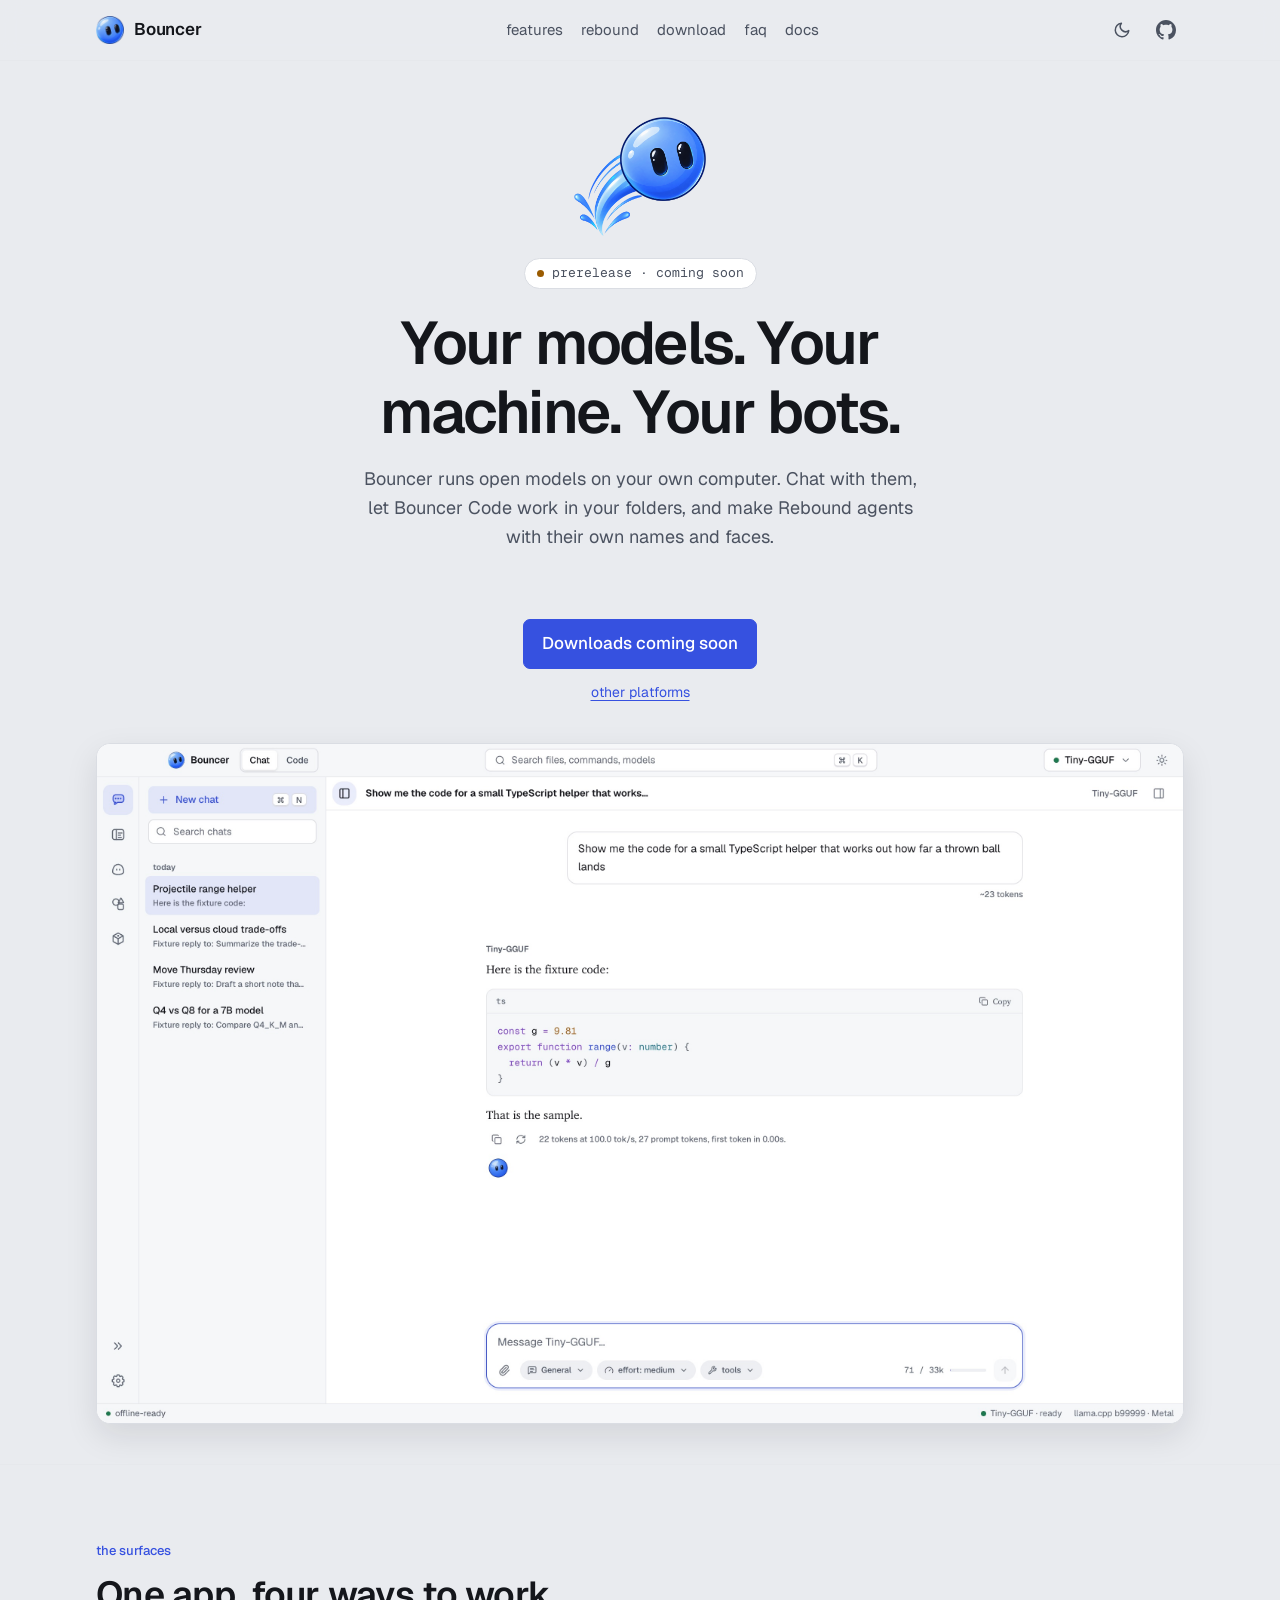
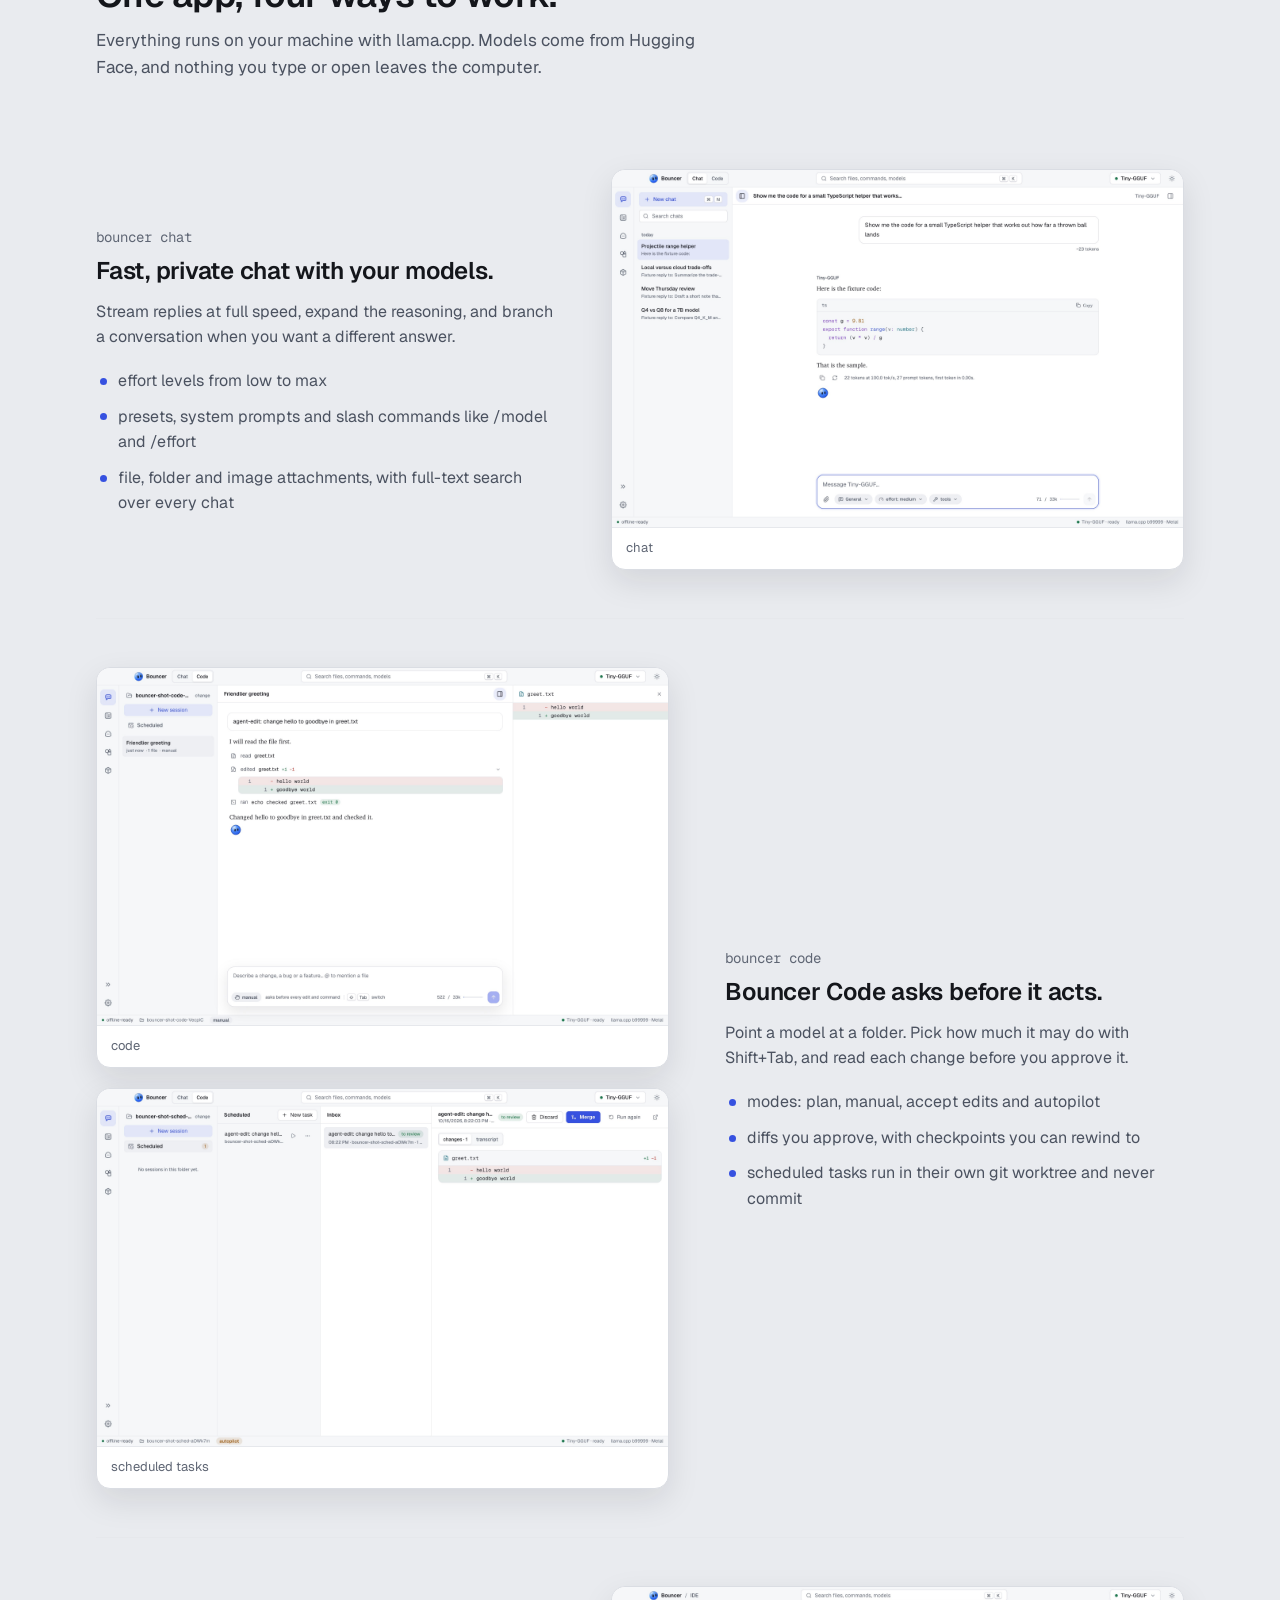
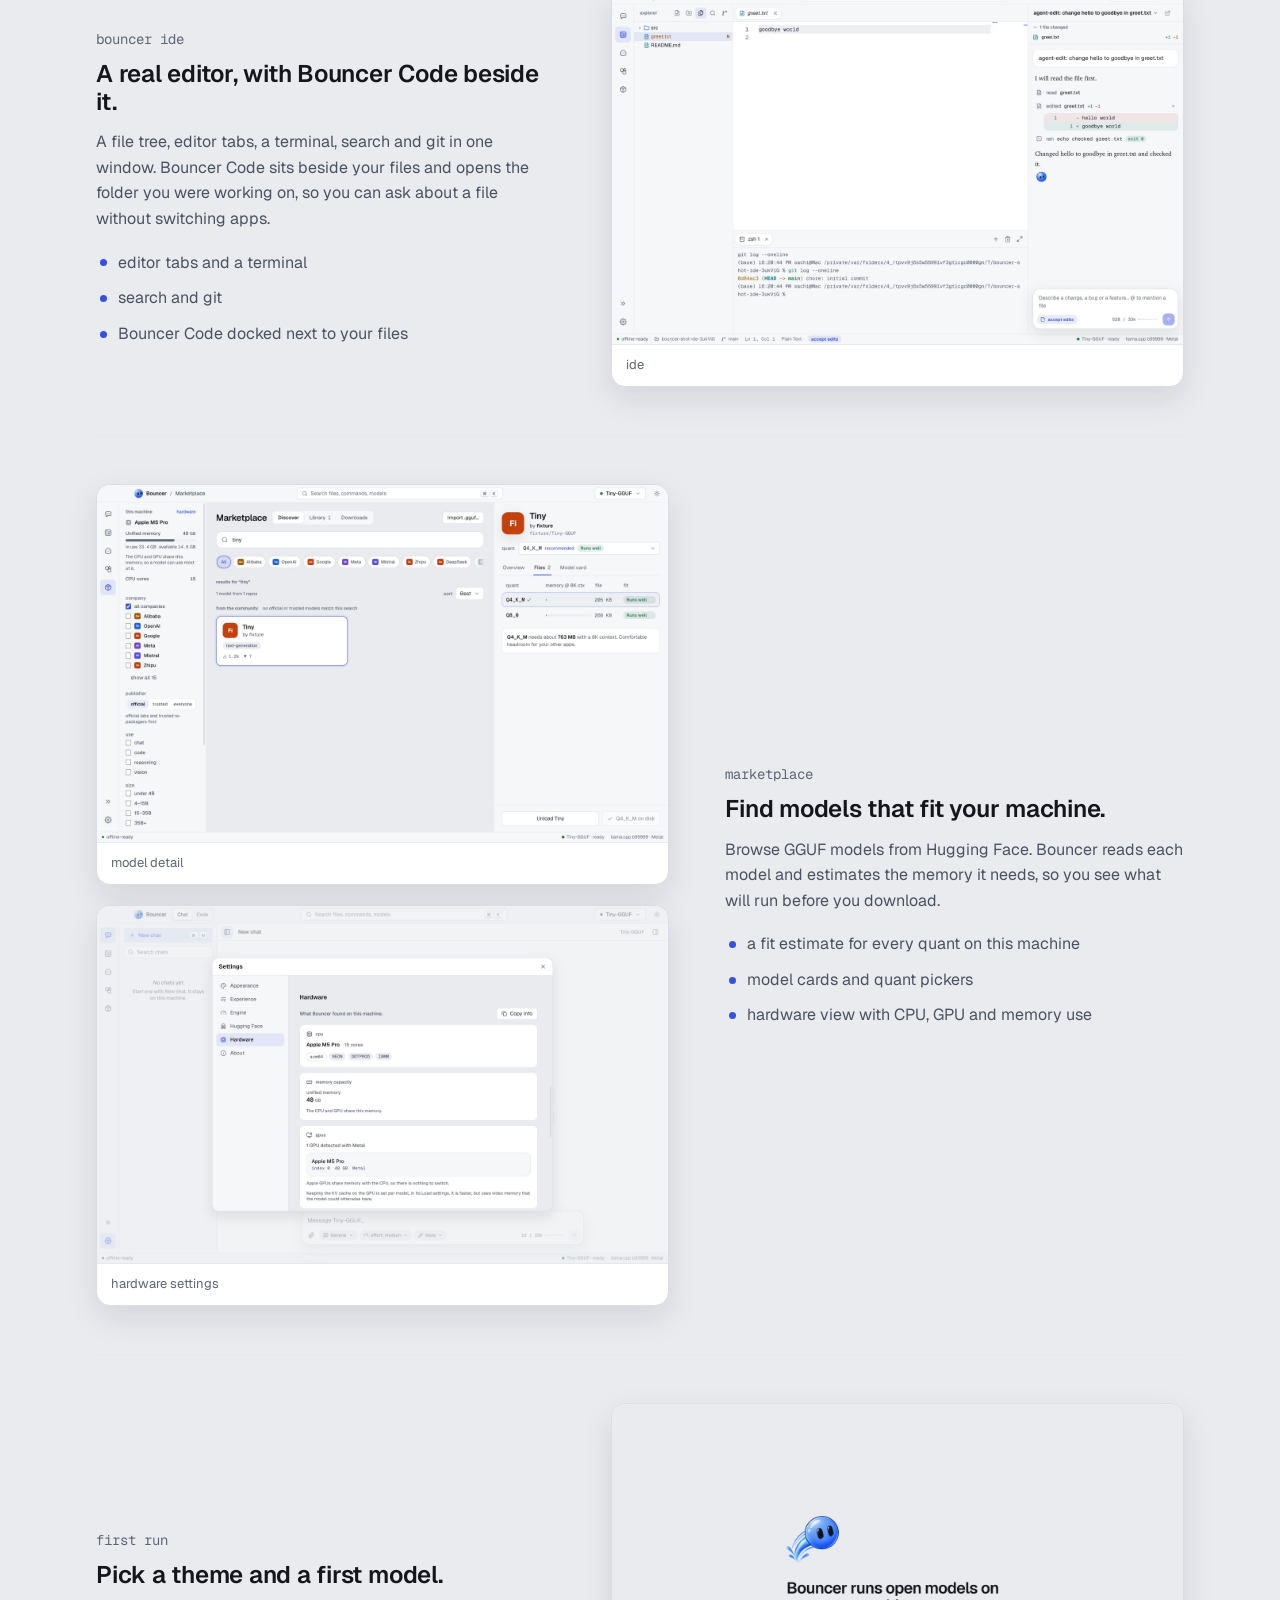
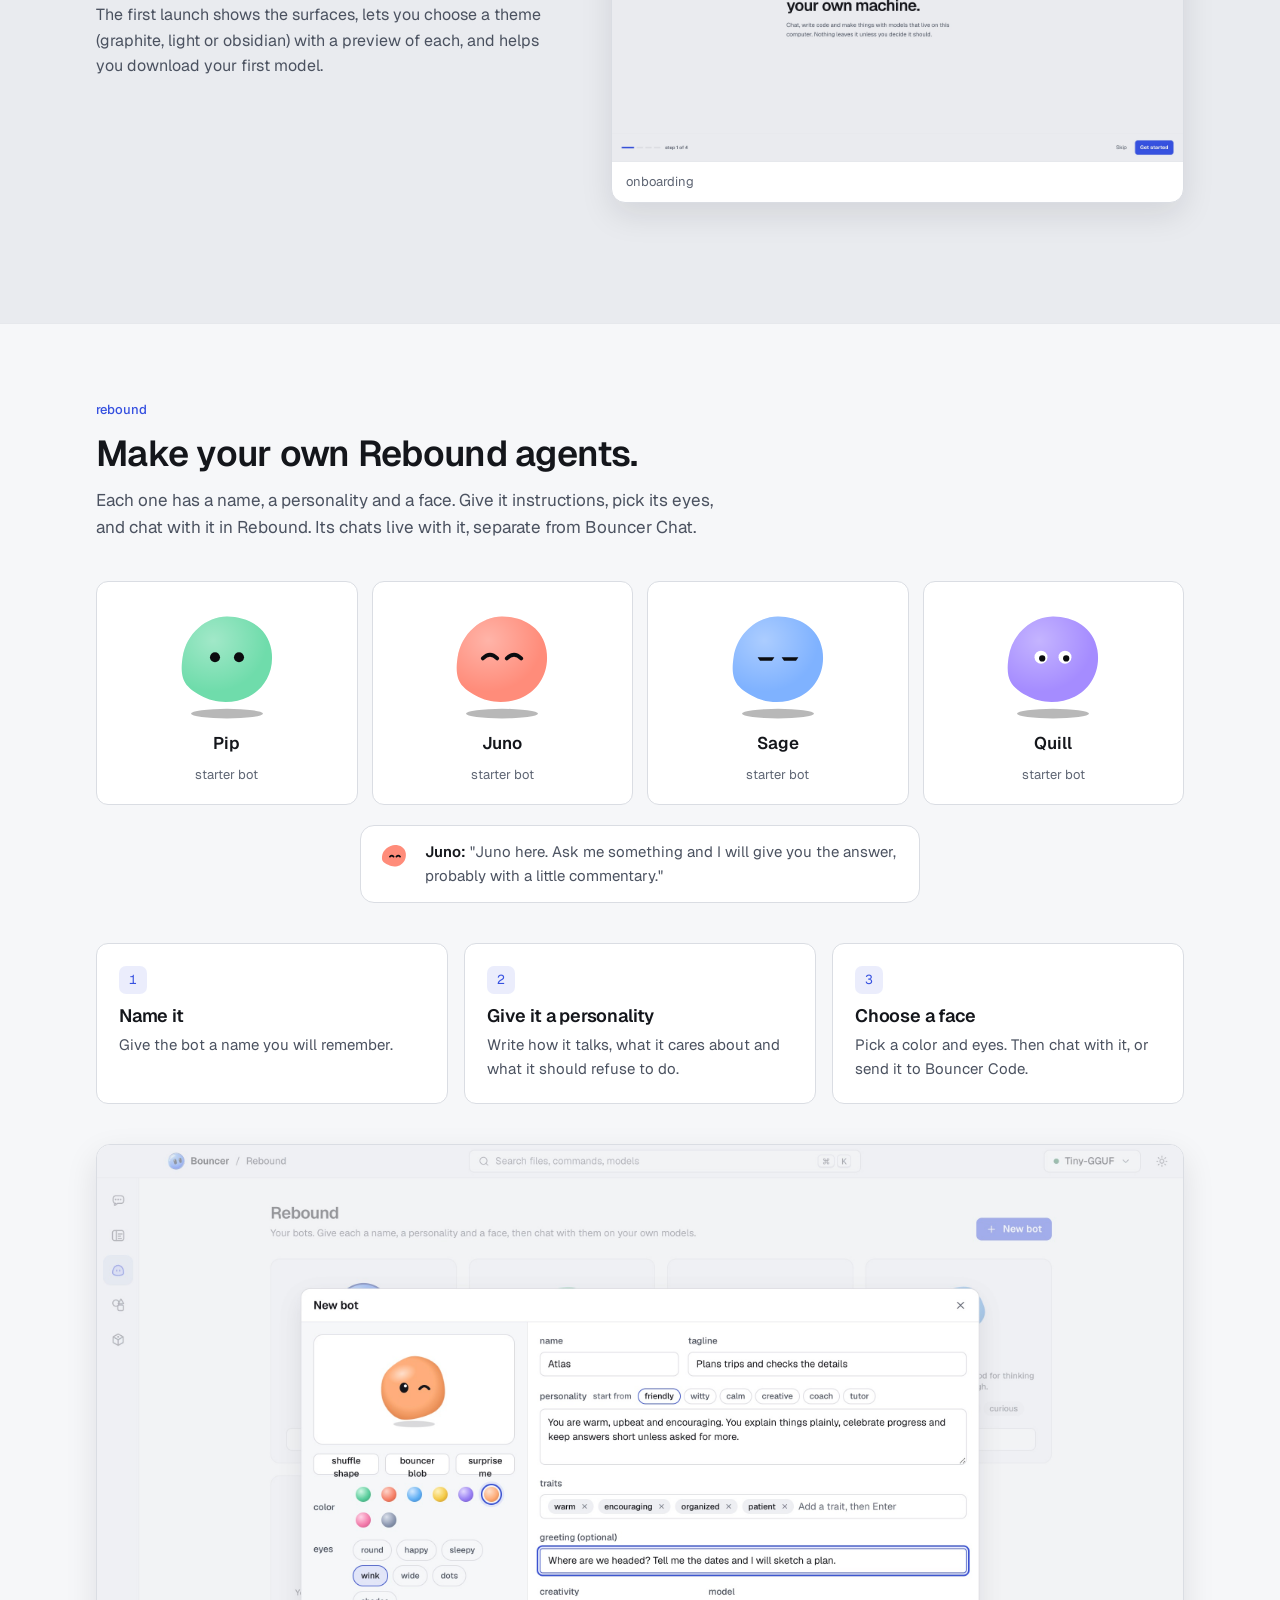
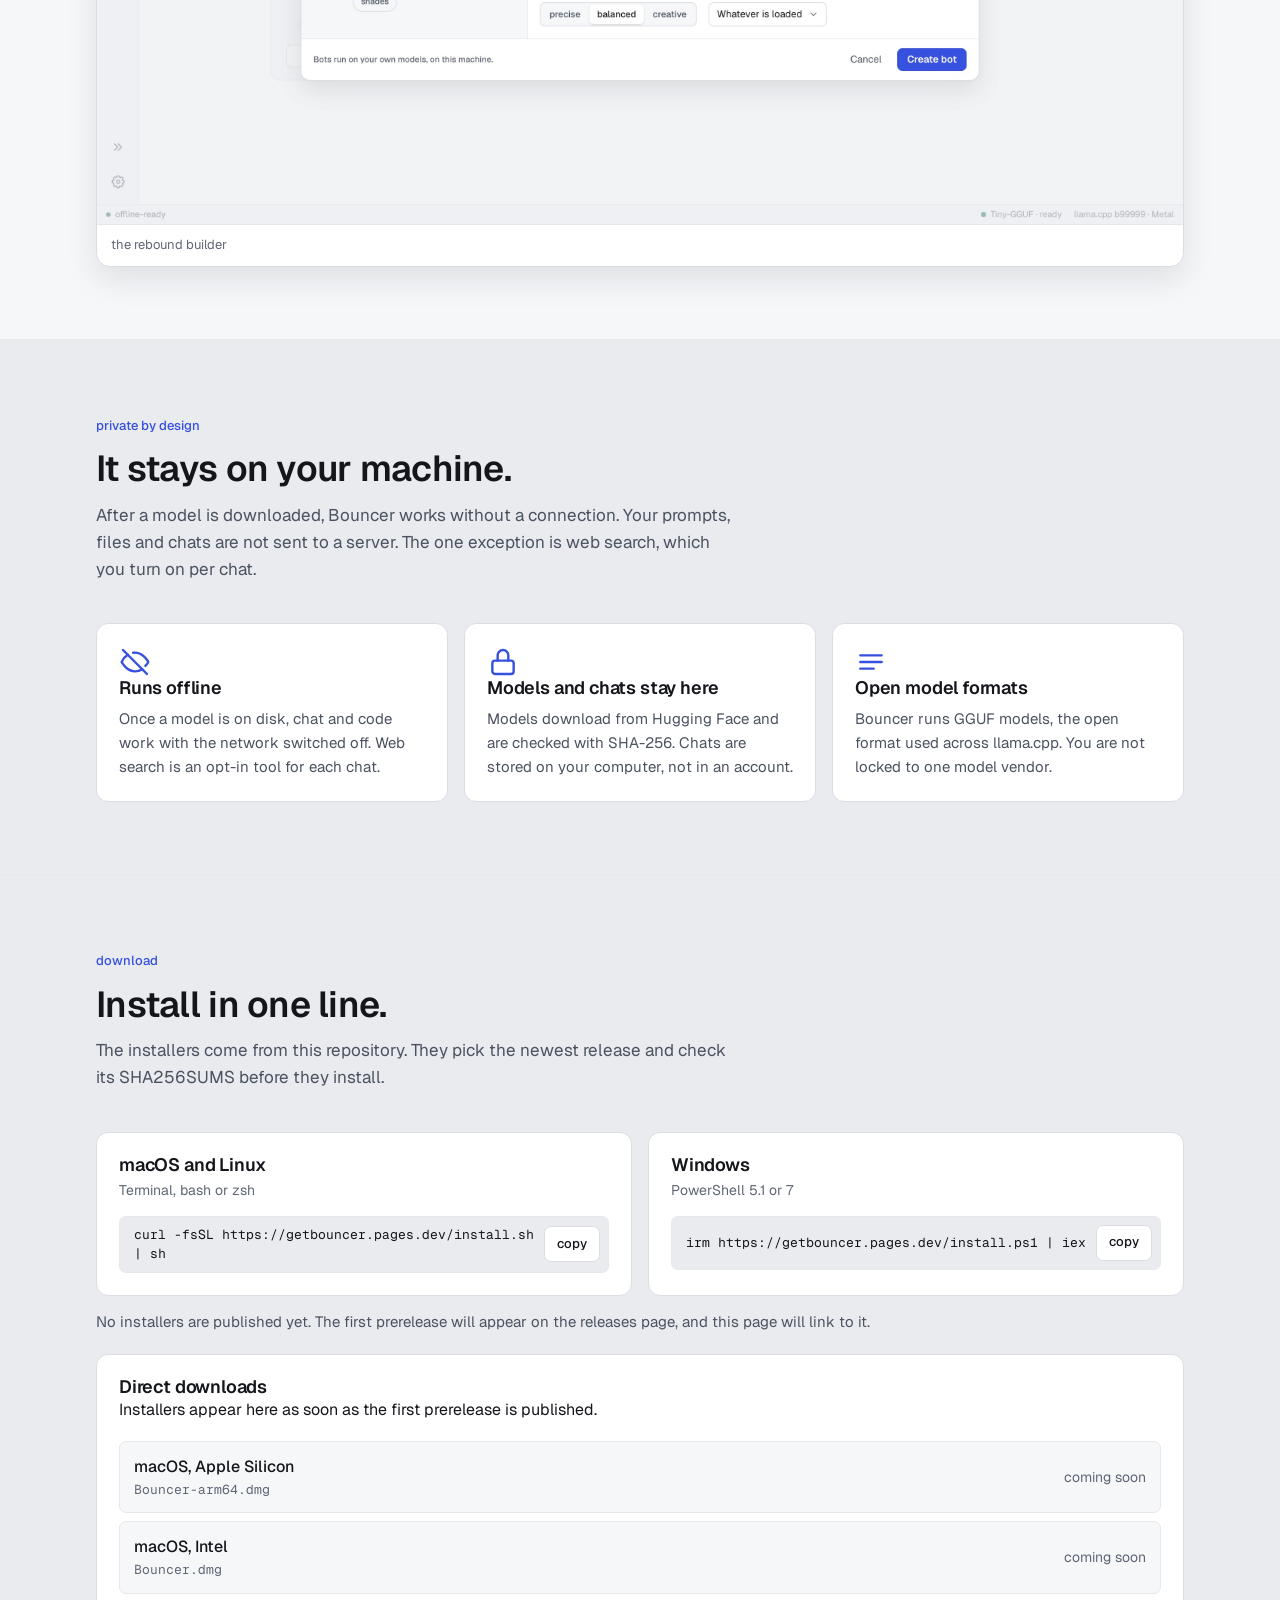
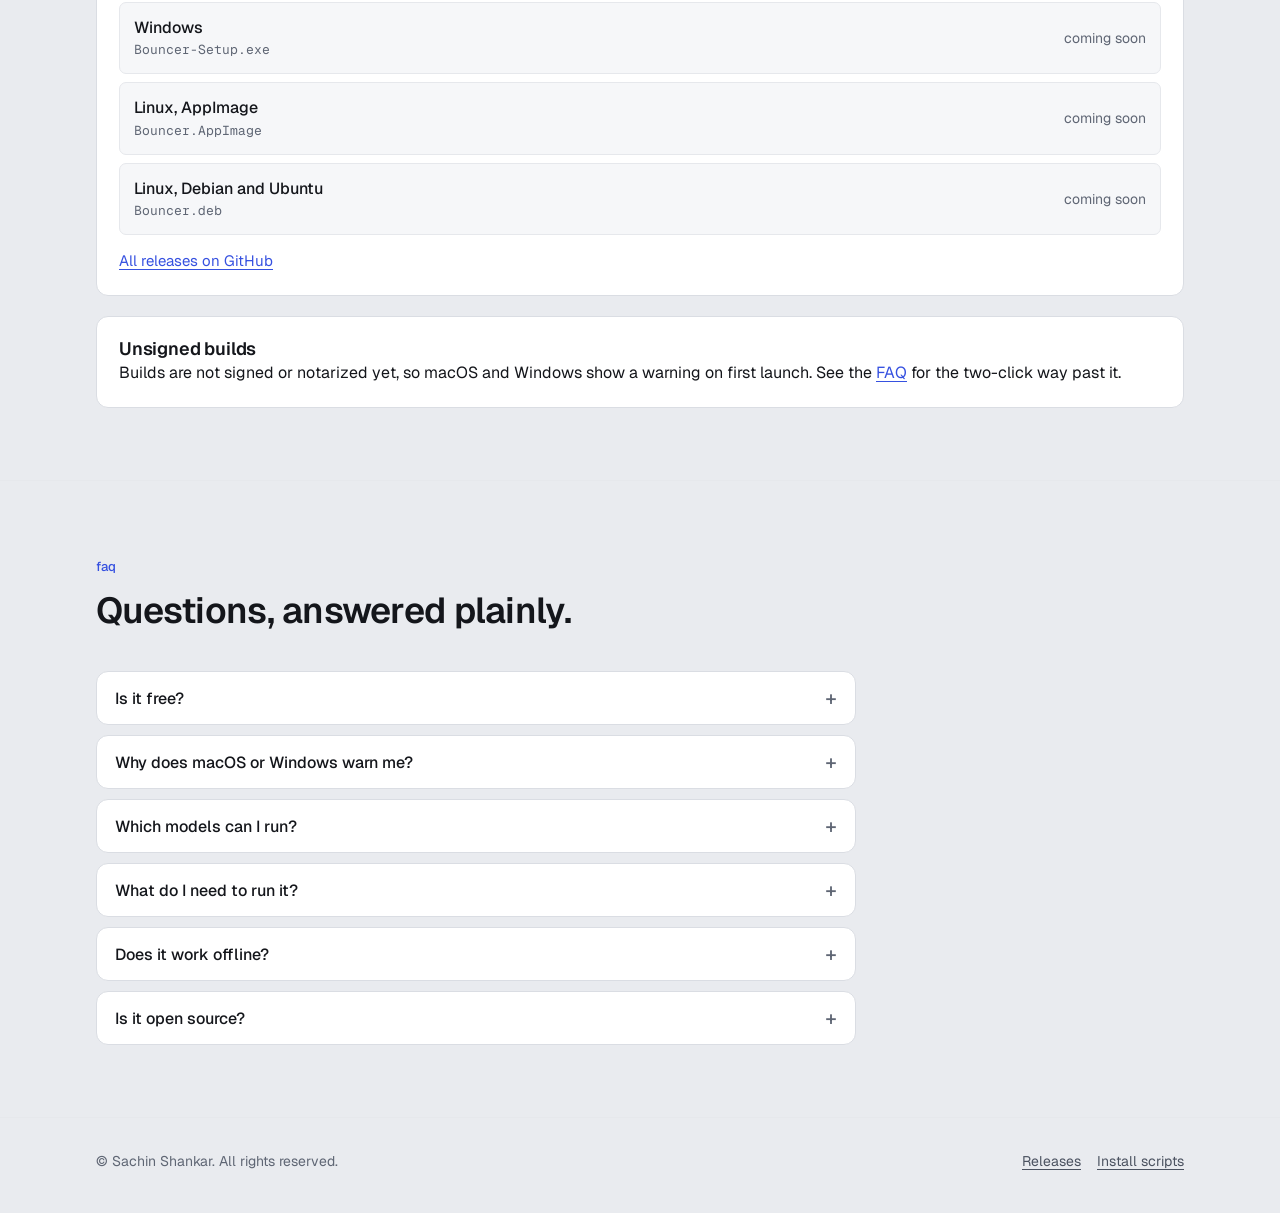
==== site/index.html @ f92cc24d "docs: screenshots in light and obsidian, the customize step, and picture sources Every screenshot no" ====
<!doctype html>
<html lang="en">
<head>
  <meta charset="utf-8" />
  <meta name="viewport" content="width=device-width, initial-scale=1" />
  <title>Bouncer</title>
  <meta name="description" content="Bouncer is a local-first AI app for macOS, Windows and Linux. Chat, code and build your own bots with models that run on your machine." />
  <meta name="theme-color" content="#000000" />
  <link rel="icon" href="assets/brand/favicon-32.png" type="image/png" sizes="32x32" />
  <link rel="apple-touch-icon" href="assets/brand/apple-touch-icon.png" />
  <link rel="canonical" href="https://getbouncer.pages.dev/" />

  <meta property="og:type" content="website" />
  <meta property="og:site_name" content="Bouncer" />
  <meta property="og:title" content="Bouncer" />
  <meta property="og:description" content="Your models. Your machine. Your bots. A local-first AI app for macOS, Windows and Linux." />
  <meta property="og:url" content="https://getbouncer.pages.dev/" />
  <meta property="og:image" content="https://getbouncer.pages.dev/assets/og.png" />
  <meta property="og:image:width" content="1200" />
  <meta property="og:image:height" content="630" />
  <meta name="twitter:card" content="summary_large_image" />
  <meta name="twitter:title" content="Bouncer" />
  <meta name="twitter:description" content="Your models. Your machine. Your bots." />
  <meta name="twitter:image" content="https://getbouncer.pages.dev/assets/og.png" />

  <!-- Theme before first paint: a stored choice wins, otherwise the system preference decides in CSS. -->
  <script>
    (function () {
      try {
        var t = localStorage.getItem('bouncer-theme');
        if (t === 'light' || t === 'dark') document.documentElement.setAttribute('data-theme', t);
      } catch (e) {}
    })();
  </script>

  <link rel="preconnect" href="https://fonts.googleapis.com" />
  <link rel="preconnect" href="https://fonts.gstatic.com" crossorigin />
  <link rel="stylesheet" href="https://fonts.googleapis.com/css2?family=Geist:wght@400..600&family=Geist+Mono:wght@400..500&display=swap" />
  <link rel="stylesheet" href="assets/style.css" />
  <script src="assets/app.js" defer></script>
</head>
<body>
  <a class="skip-link" href="#main">skip to content</a>

  <header class="site-header">
    <div class="wrap header-inner">
      <a class="brand" href="#top" aria-label="Bouncer home">
        <img src="assets/brand/orb-ball.png" width="28" height="28" alt="" />
        <span>Bouncer</span>
      </a>
      <nav class="site-nav" aria-label="main">
        <a href="#features">features</a>
        <a href="#rebound">rebound</a>
        <a href="#download">download</a>
        <a href="#faq">faq</a>
        <a href="docs.html#/getting-started">docs</a>
      </nav>
      <div class="header-tools">
        <button class="btn btn-quiet btn-icon" type="button" id="theme-toggle" aria-label="switch to light theme">
          <svg width="18" height="18" viewBox="0 0 24 24" fill="none" stroke="currentColor" stroke-width="2" stroke-linecap="round" stroke-linejoin="round" aria-hidden="true" focusable="false">
            <path d="M21 12.8A9 9 0 1 1 11.2 3a7 7 0 0 0 9.8 9.8z" />
          </svg>
        </button>
        <a class="gh" href="https://github.com/shankar-sachin/get-bouncer" aria-label="Bouncer on GitHub" title="GitHub"><svg viewBox="0 0 16 16" width="20" height="20" aria-hidden="true" fill="currentColor"><path d="M8 0C3.58 0 0 3.58 0 8c0 3.54 2.29 6.53 5.47 7.59.4.07.55-.17.55-.38 0-.19-.01-.82-.01-1.49-2.01.37-2.53-.49-2.69-.94-.09-.23-.48-.94-.82-1.13-.28-.15-.68-.52-.01-.53.63-.01 1.08.58 1.23.82.72 1.21 1.87.87 2.33.66.07-.52.28-.87.51-1.07-1.78-.2-3.64-.89-3.64-3.95 0-.87.31-1.59.82-2.15-.08-.2-.36-1.02.08-2.12 0 0 .67-.21 2.2.82.64-.18 1.32-.27 2-.27.68 0 1.36.09 2 .27 1.53-1.04 2.2-.82 2.2-.82.44 1.1.16 1.92.08 2.12.51.56.82 1.27.82 2.15 0 3.07-1.87 3.75-3.65 3.95.29.25.54.73.54 1.48 0 1.07-.01 1.93-.01 2.2 0 .21.15.46.55.38A8.013 8.013 0 0016 8c0-4.42-3.58-8-8-8z"/></svg></a>
      </div>
    </div>
  </header>

  <main id="main">
    <!-- Hero -->
    <section class="hero" id="top" aria-labelledby="hero-title">
      <div class="wrap hero-grid">
        <div>
          <img class="hero-orb" src="assets/brand/orb.png" width="1024" height="925" alt="" />
          <span class="badge" id="release-badge"><span class="dot" aria-hidden="true"></span><span data-release-label>prerelease · coming soon</span></span>
          <h1 id="hero-title">Your models. Your machine. Your bots.</h1>
          <p class="lede">Bouncer runs open models on your own computer. Chat with them, let Bouncer Code work in your folders, and make Rebound agents with their own names and faces.</p>
        </div>

        <div class="hero-actions">
          <a class="btn btn-primary" id="hero-download" href="https://github.com/shankar-sachin/get-bouncer/releases" data-primary>Download for macOS</a>
          <p class="small">
            <a href="#download">other platforms</a>
          </p>
        </div>

        <figure class="hero-shot" style="margin: 0">
          <picture><source data-scheme="dark" media="(prefers-color-scheme: dark)" srcset="assets/screens/hero-obsidian.jpg" /><source data-scheme="light" media="(prefers-color-scheme: light)" srcset="assets/screens/hero-light.jpg" /><img src="assets/screens/hero-light.jpg" width="1600" height="1000" fetchpriority="high" alt="Bouncer Chat with a finished reply: a TypeScript code block, and the Bouncer orb under the reply" /></picture>
        </figure>
      </div>
    </section>

    <!-- Features -->
    <section id="features" aria-labelledby="features-title">
      <div class="wrap">
        <div class="section-head">
          <span class="eyebrow">the surfaces</span>
          <h2 id="features-title">One app, four ways to work.</h2>
          <p>Everything runs on your machine with llama.cpp. Models come from Hugging Face, and nothing you type or open leaves the computer.</p>
        </div>

        <div class="feature">
          <div class="copy-col">
            <span class="kicker">bouncer chat</span>
            <h3 style="margin-top: 8px; font-size: 1.5rem">Fast, private chat with your models.</h3>
            <p>Stream replies at full speed, expand the reasoning, and branch a conversation when you want a different answer.</p>
            <ul>
              <li>effort levels from low to max</li>
              <li>presets, system prompts and slash commands like /model and /effort</li>
              <li>file, folder and image attachments, with full-text search over every chat</li>
            </ul>
          </div>
          <figure class="shot">
            <picture><source data-scheme="dark" media="(prefers-color-scheme: dark)" srcset="assets/screens/hero-obsidian.jpg" /><source data-scheme="light" media="(prefers-color-scheme: light)" srcset="assets/screens/hero-light.jpg" /><img src="assets/screens/hero-light.jpg" width="1600" height="1000" loading="lazy" alt="Bouncer Chat with a finished reply: a TypeScript code block, and the Bouncer orb under the reply" /></picture>
            <figcaption>chat</figcaption>
          </figure>
        </div>

        <div class="feature is-flip">
          <div class="copy-col">
            <span class="kicker">bouncer code</span>
            <h3 style="margin-top: 8px; font-size: 1.5rem">Bouncer Code asks before it acts.</h3>
            <p>Point a model at a folder. Pick how much it may do with Shift+Tab, and read each change before you approve it.</p>
            <ul>
              <li>modes: plan, manual, accept edits and autopilot</li>
              <li>diffs you approve, with checkpoints you can rewind to</li>
              <li>scheduled tasks run in their own git worktree and never commit</li>
            </ul>
          </div>
          <div>
            <figure class="shot">
              <picture><source data-scheme="dark" media="(prefers-color-scheme: dark)" srcset="assets/screens/code-obsidian.jpg" /><source data-scheme="light" media="(prefers-color-scheme: light)" srcset="assets/screens/code-light.jpg" /><img src="assets/screens/code-light.jpg" width="1600" height="1000" loading="lazy" alt="Bouncer Code with a finished session: it read greet.txt, edited it and ran a check, and the review panel shows the change" /></picture>
              <figcaption>code</figcaption>
            </figure>
            <figure class="shot" style="margin-top: 20px">
              <picture><source data-scheme="dark" media="(prefers-color-scheme: dark)" srcset="assets/screens/code-scheduled-obsidian.jpg" /><source data-scheme="light" media="(prefers-color-scheme: light)" srcset="assets/screens/code-scheduled-light.jpg" /><img src="assets/screens/code-scheduled-light.jpg" width="1600" height="1000" loading="lazy" alt="Scheduled coding tasks: a finished run in the inbox, with its change and the merge and discard buttons" /></picture>
              <figcaption>scheduled tasks</figcaption>
            </figure>
          </div>
        </div>

        <div class="feature">
          <div class="copy-col">
            <span class="kicker">bouncer ide</span>
            <h3 style="margin-top: 8px; font-size: 1.5rem">A real editor, with Bouncer Code beside it.</h3>
            <p>A file tree, editor tabs, a terminal, search and git in one window. Bouncer Code sits beside your files and opens the folder you were working on, so you can ask about a file without switching apps.</p>
            <ul>
              <li>editor tabs and a terminal</li>
              <li>search and git</li>
              <li>Bouncer Code docked next to your files</li>
            </ul>
          </div>
          <figure class="shot">
            <picture><source data-scheme="dark" media="(prefers-color-scheme: dark)" srcset="assets/screens/ide-obsidian.jpg" /><source data-scheme="light" media="(prefers-color-scheme: light)" srcset="assets/screens/ide-light.jpg" /><img src="assets/screens/ide-light.jpg" width="1600" height="1000" loading="lazy" alt="Bouncer IDE with the explorer, an open file, the terminal and Bouncer Code docked on the right" /></picture>
            <figcaption>ide</figcaption>
          </figure>
        </div>

        <div class="feature is-flip">
          <div class="copy-col">
            <span class="kicker">marketplace</span>
            <h3 style="margin-top: 8px; font-size: 1.5rem">Find models that fit your machine.</h3>
            <p>Browse GGUF models from Hugging Face. Bouncer reads each model and estimates the memory it needs, so you see what will run before you download.</p>
            <ul>
              <li>a fit estimate for every quant on this machine</li>
              <li>model cards and quant pickers</li>
              <li>hardware view with CPU, GPU and memory use</li>
            </ul>
          </div>
          <div>
            <figure class="shot">
              <picture><source data-scheme="dark" media="(prefers-color-scheme: dark)" srcset="assets/screens/model-detail-obsidian.jpg" /><source data-scheme="light" media="(prefers-color-scheme: light)" srcset="assets/screens/model-detail-light.jpg" /><img src="assets/screens/model-detail-light.jpg" width="1600" height="1000" loading="lazy" alt="Marketplace model detail with the quant picker, sizes and a memory estimate for this machine" /></picture>
              <figcaption>model detail</figcaption>
            </figure>
            <figure class="shot" style="margin-top: 20px">
              <picture><source data-scheme="dark" media="(prefers-color-scheme: dark)" srcset="assets/screens/settings-hardware-obsidian.jpg" /><source data-scheme="light" media="(prefers-color-scheme: light)" srcset="assets/screens/settings-hardware-light.jpg" /><img src="assets/screens/settings-hardware-light.jpg" width="1600" height="1000" loading="lazy" alt="Settings, hardware section: CPU features, unified memory and the GPU that was found" /></picture>
              <figcaption>hardware settings</figcaption>
            </figure>
          </div>
        </div>

        <div class="feature">
          <div class="copy-col">
            <span class="kicker">first run</span>
            <h3 style="margin-top: 8px; font-size: 1.5rem">Pick a theme and a first model.</h3>
            <p>The first launch shows the surfaces, lets you choose a theme (graphite, light or obsidian) with a preview of each, and helps you download your first model.</p>
          </div>
          <figure class="shot">
            <picture><source data-scheme="dark" media="(prefers-color-scheme: dark)" srcset="assets/screens/onboarding-obsidian.jpg" /><source data-scheme="light" media="(prefers-color-scheme: light)" srcset="assets/screens/onboarding-light.jpg" /><img src="assets/screens/onboarding-light.jpg" width="1600" height="1000" loading="lazy" alt="First-run onboarding, welcome step: the Bouncer orb and the headline" /></picture>
            <figcaption>onboarding</figcaption>
          </figure>
        </div>
      </div>
    </section>

    <!-- Rebound -->
    <section class="rebound" id="rebound" aria-labelledby="rebound-title">
      <div class="wrap">
        <div class="section-head">
          <span class="eyebrow">rebound</span>
          <h2 id="rebound-title">Make your own Rebound agents.</h2>
          <p>Each one has a name, a personality and a face. Give it instructions, pick its eyes, and chat with it in Rebound. Its chats live with it, separate from Bouncer Chat.</p>
        </div>

        <div class="bots" aria-label="starter bots">
          <article class="bot">
            <svg viewBox="0 0 100 100" role="img" aria-label="Pip, a mint blob with round eyes">
              <g class="blob-body">
                <ellipse cx="50" cy="93" rx="30" ry="4" fill="#000" opacity=".28" />
                <path d="M50 12c17 0 34 9 37 28 3 19-7 33-19 39-12 6-28 6-40-1S10 66 13 46C16 26 33 12 50 12z" fill="#6fdcab" />
                <path d="M50 12c17 0 34 9 37 28 3 19-7 33-19 39-12 6-28 6-40-1S10 66 13 46C16 26 33 12 50 12z" fill="url(#shine)" opacity=".5" />
                <g class="blob-eyes" fill="#0b0c0f">
                  <circle cx="40" cy="46" r="4.2" />
                  <circle cx="60" cy="46" r="4.2" />
                </g>
              </g>
            </svg>
            <span class="bot-name">Pip</span>
            <span class="bot-role">starter bot</span>
          </article>

          <article class="bot">
            <svg viewBox="0 0 100 100" role="img" aria-label="Juno, a coral blob with happy eyes">
              <g class="blob-body">
                <ellipse cx="50" cy="93" rx="30" ry="4" fill="#000" opacity=".28" />
                <path d="M50 12c17 0 34 9 37 28 3 19-7 33-19 39-12 6-28 6-40-1S10 66 13 46C16 26 33 12 50 12z" fill="#ff8c7a" />
                <path d="M50 12c17 0 34 9 37 28 3 19-7 33-19 39-12 6-28 6-40-1S10 66 13 46C16 26 33 12 50 12z" fill="url(#shine)" opacity=".5" />
                <g class="blob-eyes" fill="none" stroke="#0b0c0f" stroke-width="3.2" stroke-linecap="round">
                  <path d="M34 47q6-6 12 0" />
                  <path d="M54 47q6-6 12 0" />
                </g>
              </g>
            </svg>
            <span class="bot-name">Juno</span>
            <span class="bot-role">starter bot</span>
          </article>

          <article class="bot">
            <svg viewBox="0 0 100 100" role="img" aria-label="Sage, a sky blue blob with sleepy eyes">
              <g class="blob-body">
                <ellipse cx="50" cy="93" rx="30" ry="4" fill="#000" opacity=".28" />
                <path d="M50 12c17 0 34 9 37 28 3 19-7 33-19 39-12 6-28 6-40-1S10 66 13 46C16 26 33 12 50 12z" fill="#7fb2ff" />
                <path d="M50 12c17 0 34 9 37 28 3 19-7 33-19 39-12 6-28 6-40-1S10 66 13 46C16 26 33 12 50 12z" fill="url(#shine)" opacity=".5" />
                <g class="blob-eyes" fill="#0b0c0f">
                  <path d="M33 46h14l-2 3h-10z" />
                  <path d="M53 46h14l-2 3h-10z" />
                </g>
              </g>
            </svg>
            <span class="bot-name">Sage</span>
            <span class="bot-role">starter bot</span>
          </article>

          <article class="bot">
            <svg viewBox="0 0 100 100" role="img" aria-label="Quill, a grape blob with wide eyes">
              <g class="blob-body">
                <ellipse cx="50" cy="93" rx="30" ry="4" fill="#000" opacity=".28" />
                <path d="M50 12c17 0 34 9 37 28 3 19-7 33-19 39-12 6-28 6-40-1S10 66 13 46C16 26 33 12 50 12z" fill="#a58cff" />
                <path d="M50 12c17 0 34 9 37 28 3 19-7 33-19 39-12 6-28 6-40-1S10 66 13 46C16 26 33 12 50 12z" fill="url(#shine)" opacity=".5" />
                <g class="blob-eyes">
                  <circle cx="40" cy="46" r="5.4" fill="#fff" />
                  <circle cx="60" cy="46" r="5.4" fill="#fff" />
                  <circle cx="41" cy="47" r="2.6" fill="#0b0c0f" />
                  <circle cx="61" cy="47" r="2.6" fill="#0b0c0f" />
                </g>
              </g>
            </svg>
            <span class="bot-name">Quill</span>
            <span class="bot-role">starter bot</span>
          </article>
        </div>

        <svg width="0" height="0" style="position: absolute" aria-hidden="true" focusable="false">
          <defs>
            <radialGradient id="shine" cx="35%" cy="28%" r="60%">
              <stop offset="0" stop-color="#fff" stop-opacity=".7" />
              <stop offset="1" stop-color="#fff" stop-opacity="0" />
            </radialGradient>
          </defs>
        </svg>

        <div class="speech">
          <svg viewBox="0 0 100 100" aria-hidden="true" focusable="false">
            <path d="M50 14c14 0 28 7 30 23 2 16-6 28-16 33-10 5-23 5-33-1S12 62 14 45C16 28 34 14 50 14z" fill="#ff8c7a" />
            <g fill="none" stroke="#0b0c0f" stroke-width="5" stroke-linecap="round">
              <path d="M36 46q5-5 10 0" />
              <path d="M54 46q5-5 10 0" />
            </g>
          </svg>
          <p><strong>Juno:</strong> "Juno here. Ask me something and I will give you the answer, probably with a little commentary."</p>
        </div>

        <div class="make-grid">
          <div class="card">
            <span class="step-n" aria-hidden="true">1</span>
            <h3>Name it</h3>
            <p>Give the bot a name you will remember.</p>
          </div>
          <div class="card">
            <span class="step-n" aria-hidden="true">2</span>
            <h3>Give it a personality</h3>
            <p>Write how it talks, what it cares about and what it should refuse to do.</p>
          </div>
          <div class="card">
            <span class="step-n" aria-hidden="true">3</span>
            <h3>Choose a face</h3>
            <p>Pick a color and eyes. Then chat with it, or send it to Bouncer Code.</p>
          </div>
        </div>

        <figure class="shot rebound-shot">
          <picture><source data-scheme="dark" media="(prefers-color-scheme: dark)" srcset="assets/screens/rebound-builder-obsidian.jpg" /><source data-scheme="light" media="(prefers-color-scheme: light)" srcset="assets/screens/rebound-builder-light.jpg" /><img src="assets/screens/rebound-builder-light.jpg" width="1600" height="1000" loading="lazy" alt="Rebound bot builder with the name, tagline, personality, traits and face fields" /></picture>
          <figcaption>the rebound builder</figcaption>
        </figure>
      </div>
    </section>

    <!-- Private by design -->
    <section aria-labelledby="private-title">
      <div class="wrap">
        <div class="section-head">
          <span class="eyebrow">private by design</span>
          <h2 id="private-title">It stays on your machine.</h2>
          <p>After a model is downloaded, Bouncer works without a connection. Your prompts, files and chats are not sent to a server. The one exception is web search, which you turn on per chat.</p>
        </div>
        <div class="private-grid">
          <div class="card">
            <svg class="mark" viewBox="0 0 24 24" fill="none" stroke="currentColor" stroke-width="1.8" stroke-linecap="round" stroke-linejoin="round" aria-hidden="true" focusable="false"><path d="M3 3l18 18" /><path d="M10.6 5.1A10 10 0 0 1 12 5c6 0 9.5 6 10 7a13 13 0 0 1-2.2 2.9M6.6 6.6C3.9 8.3 2.4 11 2 12c.5 1 4 7 10 7a9.7 9.7 0 0 0 5.4-1.6" /></svg>
            <h3>Runs offline</h3>
            <p>Once a model is on disk, chat and code work with the network switched off. Web search is an opt-in tool for each chat.</p>
          </div>
          <div class="card">
            <svg class="mark" viewBox="0 0 24 24" fill="none" stroke="currentColor" stroke-width="1.8" stroke-linecap="round" stroke-linejoin="round" aria-hidden="true" focusable="false"><rect x="4" y="11" width="16" height="10" rx="2" /><path d="M8 11V7a4 4 0 0 1 8 0v4" /></svg>
            <h3>Models and chats stay here</h3>
            <p>Models download from Hugging Face and are checked with SHA-256. Chats are stored on your computer, not in an account.</p>
          </div>
          <div class="card">
            <svg class="mark" viewBox="0 0 24 24" fill="none" stroke="currentColor" stroke-width="1.8" stroke-linecap="round" stroke-linejoin="round" aria-hidden="true" focusable="false"><path d="M4 7h16M4 12h16M4 17h10" /></svg>
            <h3>Open model formats</h3>
            <p>Bouncer runs GGUF models, the open format used across llama.cpp. You are not locked to one model vendor.</p>
          </div>
        </div>
      </div>
    </section>

    <!-- Download -->
    <section id="download" aria-labelledby="download-title">
      <div class="wrap">
        <div class="section-head">
          <span class="eyebrow">download</span>
          <h2 id="download-title">Install in one line.</h2>
          <p>The installers come from this repository. They pick the newest release and check its SHA256SUMS before they install.</p>
        </div>

        <div class="install-grid">
          <div class="card">
            <h3>macOS and Linux</h3>
            <p class="hint">Terminal, bash or zsh</p>
            <div class="cmd">
              <code>curl -fsSL https://getbouncer.pages.dev/install.sh | sh</code>
              <button class="btn copy" type="button" data-copy="curl -fsSL https://getbouncer.pages.dev/install.sh | sh">copy</button>
            </div>
          </div>
          <div class="card">
            <h3>Windows</h3>
            <p class="hint">PowerShell 5.1 or 7</p>
            <div class="cmd">
              <code>irm https://getbouncer.pages.dev/install.ps1 | iex</code>
              <button class="btn copy" type="button" data-copy="irm https://getbouncer.pages.dev/install.ps1 | iex">copy</button>
            </div>
          </div>
        </div>

        <p class="download-note" id="download-status" aria-live="polite">Checking the latest release…</p>

        <div class="card" style="margin-top: 20px">
          <h3>Direct downloads</h3>
          <p class="hint">Installers appear here as soon as the first prerelease is published.</p>
          <ul class="platforms">
            <li>
              <span><span class="name">macOS, Apple Silicon</span><span class="file" data-file="macArm">Bouncer-arm64.dmg</span></span>
              <span class="state" data-state="macArm">coming soon</span>
            </li>
            <li>
              <span><span class="name">macOS, Intel</span><span class="file" data-file="macIntel">Bouncer.dmg</span></span>
              <span class="state" data-state="macIntel">coming soon</span>
            </li>
            <li>
              <span><span class="name">Windows</span><span class="file" data-file="win">Bouncer-Setup.exe</span></span>
              <span class="state" data-state="win">coming soon</span>
            </li>
            <li>
              <span><span class="name">Linux, AppImage</span><span class="file" data-file="appimage">Bouncer.AppImage</span></span>
              <span class="state" data-state="appimage">coming soon</span>
            </li>
            <li>
              <span><span class="name">Linux, Debian and Ubuntu</span><span class="file" data-file="deb">Bouncer.deb</span></span>
              <span class="state" data-state="deb">coming soon</span>
            </li>
          </ul>
          <p class="download-note"><a href="https://github.com/shankar-sachin/get-bouncer/releases" data-releases>All releases on GitHub</a></p>
        </div>

        <div class="card" style="margin-top: 20px">
          <h3>Unsigned builds</h3>
          <p class="hint" style="margin-bottom: 0">Builds are not signed or notarized yet, so macOS and Windows show a warning on first launch. See the <a href="#faq">FAQ</a> for the two-click way past it.</p>
        </div>
      </div>
    </section>

    <!-- FAQ -->
    <section id="faq" aria-labelledby="faq-title">
      <div class="wrap">
        <div class="section-head">
          <span class="eyebrow">faq</span>
          <h2 id="faq-title">Questions, answered plainly.</h2>
        </div>
        <div class="faq">
          <details>
            <summary>Is it free?</summary>
            <div><p>Bouncer is currently in prerelease.</p></div>
          </details>
          <details>
            <summary>Why does macOS or Windows warn me?</summary>
            <div>
              <p>Bouncer's builds are not signed or notarized yet, so the operating system does not know who made them.</p>
              <p><strong>macOS:</strong> the install script removes the quarantine flag. If you downloaded the .dmg yourself and macOS blocks the app, right-click Bouncer and choose Open.</p>
              <p><strong>Windows:</strong> SmartScreen may warn on first run. Choose More info, then Run anyway. The installer unblocks the download first.</p>
            </div>
          </details>
          <details>
            <summary>Which models can I run?</summary>
            <div>
              <p>Any GGUF model from Hugging Face that fits your machine. The marketplace groups official releases and their GGUF builds, and shows a fit estimate for each quant before you download it.</p>
            </div>
          </details>
          <details>
            <summary>What do I need to run it?</summary>
            <div>
              <p>Bouncer runs on macOS, Windows and Linux, on Apple Silicon or x64 hardware. It uses Metal, CUDA, Vulkan or the CPU, depending on your machine. Bigger models need more memory: Bouncer estimates the memory each model needs against your RAM and VRAM. Exact minimums are not published yet.</p>
            </div>
          </details>
          <details>
            <summary>Does it work offline?</summary>
            <div>
              <p>Yes, once a model is downloaded. You need a connection to download models and engines, and web search is off unless you turn it on for a chat.</p>
            </div>
          </details>
          <details>
            <summary>Is it open source?</summary>
            <div>
              <p>No. Bouncer is closed source and proprietary. This repository, get-bouncer, only hosts the installers and install scripts.</p>
            </div>
          </details>
        </div>
      </div>
    </section>
  </main>

  <footer class="site-footer">
    <div class="wrap">
      <p>© Sachin Shankar. All rights reserved.</p>
      <nav aria-label="footer">
        <a href="https://github.com/shankar-sachin/get-bouncer/releases">Releases</a>
        <a href="https://github.com/shankar-sachin/get-bouncer/blob/main/install.sh">Install scripts</a>
      </nav>
    </div>
  </footer>
</body>
</html>
---- site/assets/style.css ----
/* Bouncer landing page. Colors follow the Graphite & Signal tokens (packages/ui/src/tokens.ts).
   Default is Obsidian (pitch black); light is used by prefers-color-scheme and the toggle. */

:root {
  color-scheme: dark;
  --bg: #000000;
  --panel: #07080a;
  --surface: #0b0c0f;
  --raised: #111317;
  --hover: #16181d;
  --line: #22262e;
  --line-soft: #15181d;
  --text: #e4e6eb;
  --text-2: #9ea4b1;
  --text-3: #7a8191;
  --accent: #94acff;
  --accent-ink: #000000;
  --accent-soft: rgba(148, 172, 255, 0.14);
  --ok: #5fd39a;
  --warn: #f2b45b;
  --shadow: 0 0 0 1px #22262e, 0 16px 40px rgba(0, 0, 0, 0.7);
  --r-sm: 5px;
  --r-control: 7px;
  --r-md: 10px;
  --r-card: 12px;
  --r-lg: 14px;
  --r-pill: 999px;
  --font-sans: 'Geist', system-ui, -apple-system, 'Segoe UI', sans-serif;
  --font-mono: 'Geist Mono', ui-monospace, 'SF Mono', Menlo, Consolas, monospace;
  --ease: cubic-bezier(0.2, 0.8, 0.2, 1);
}

/* Light tokens: system preference unless the visitor picked a theme. */
@media (prefers-color-scheme: light) {
  :root:not([data-theme='dark']) {
    color-scheme: light;
    --bg: #e9ebef;
    --panel: #f6f7f9;
    --surface: #ffffff;
    --raised: #ffffff;
    --hover: #edeff3;
    --line: #dadde3;
    --line-soft: #e6e8ec;
    --text: #14161b;
    --text-2: #4b5260;
    --text-3: #5f6674;
    --accent: #3651e0;
    --accent-ink: #ffffff;
    --accent-soft: rgba(54, 81, 224, 0.1);
    --ok: #1f7a50;
    --warn: #9a5b00;
    --shadow: 0 12px 32px rgba(20, 22, 27, 0.1);
  }
}

:root[data-theme='light'] {
  color-scheme: light;
  --bg: #e9ebef;
  --panel: #f6f7f9;
  --surface: #ffffff;
  --raised: #ffffff;
  --hover: #edeff3;
  --line: #dadde3;
  --line-soft: #e6e8ec;
  --text: #14161b;
  --text-2: #4b5260;
  --text-3: #5f6674;
  --accent: #3651e0;
  --accent-ink: #ffffff;
  --accent-soft: rgba(54, 81, 224, 0.1);
  --ok: #1f7a50;
  --warn: #9a5b00;
  --shadow: 0 12px 32px rgba(20, 22, 27, 0.1);
}

*,
*::before,
*::after {
  box-sizing: border-box;
}

html {
  -webkit-text-size-adjust: 100%;
  scroll-behavior: smooth;
}

body {
  margin: 0;
  background: var(--bg);
  color: var(--text);
  font-family: var(--font-sans);
  font-size: 16px;
  line-height: 1.6;
  overflow-wrap: break-word;
  min-width: 0;
}

img,
svg {
  display: block;
  max-width: 100%;
}

a {
  color: var(--accent);
  text-decoration-thickness: 1px;
  text-underline-offset: 3px;
}

a:hover {
  text-decoration-thickness: 2px;
}

h1,
h2,
h3 {
  line-height: 1.15;
  margin: 0;
  letter-spacing: -0.02em;
  font-weight: 600;
}

h1 {
  font-size: clamp(2.25rem, 6.2vw, 3.75rem);
  letter-spacing: -0.03em;
}

h2 {
  font-size: clamp(1.6rem, 3.6vw, 2.25rem);
}

h3 {
  font-size: 1.125rem;
  letter-spacing: -0.01em;
}

p {
  margin: 0;
}

code,
kbd,
.mono {
  font-family: var(--font-mono);
  font-size: 0.92em;
}

kbd {
  border: 1px solid var(--line);
  border-radius: var(--r-sm);
  padding: 0 0.35em;
  background: var(--raised);
  color: var(--text-2);
}

:focus-visible {
  outline: 2px solid var(--accent);
  outline-offset: 3px;
  border-radius: var(--r-sm);
}

.skip-link {
  position: absolute;
  left: 16px;
  top: -60px;
  background: var(--accent);
  color: var(--accent-ink);
  padding: 8px 14px;
  border-radius: var(--r-control);
  z-index: 10;
  text-decoration: none;
}

.skip-link:focus {
  top: 12px;
}

.wrap {
  width: 100%;
  max-width: 1120px;
  margin: 0 auto;
  padding: 0 16px;
}

section {
  padding: 72px 0;
  border-top: 1px solid var(--line-soft);
}

.section-head {
  max-width: 640px;
  margin-bottom: 40px;
}

.section-head p {
  color: var(--text-2);
  margin-top: 12px;
  font-size: 1.0625rem;
}

.eyebrow {
  display: inline-block;
  color: var(--accent);
  font-size: 0.8125rem;
  font-weight: 500;
  margin-bottom: 12px;
}

/* Buttons and small controls */

.btn {
  display: inline-flex;
  align-items: center;
  justify-content: center;
  gap: 8px;
  min-height: 44px;
  padding: 10px 18px;
  border-radius: var(--r-control);
  border: 1px solid var(--line);
  background: var(--raised);
  color: var(--text);
  font: inherit;
  font-weight: 500;
  text-decoration: none;
  cursor: pointer;
  transition:
    background 160ms var(--ease),
    border-color 160ms var(--ease);
}

.btn:hover {
  background: var(--hover);
  text-decoration: none;
}

.btn-primary {
  background: var(--accent);
  border-color: var(--accent);
  color: var(--accent-ink);
}

.btn-primary:hover {
  background: var(--accent);
  filter: brightness(1.08);
}

.btn-quiet {
  border-color: transparent;
  background: transparent;
  color: var(--text-2);
}

.btn-quiet:hover {
  color: var(--text);
  background: var(--hover);
}

.btn-icon {
  width: 44px;
  padding: 0;
}

.copy {
  flex: none;
  min-height: 36px;
  padding: 6px 12px;
  font-size: 0.8125rem;
}

/* Header */

.site-header {
  position: sticky;
  top: 0;
  z-index: 5;
  background: color-mix(in srgb, var(--bg) 88%, transparent);
  backdrop-filter: blur(10px);
  -webkit-backdrop-filter: blur(10px);
  border-bottom: 1px solid var(--line-soft);
}

.header-inner {
  display: flex;
  flex-wrap: wrap;
  align-items: center;
  justify-content: space-between;
  gap: 8px 16px;
  min-height: 60px;
  padding-top: 8px;
  padding-bottom: 8px;
}

.brand {
  display: inline-flex;
  align-items: center;
  gap: 10px;
  color: var(--text);
  font-weight: 600;
  font-size: 1.0625rem;
  text-decoration: none;
  letter-spacing: -0.01em;
}

.brand img {
  width: 28px;
  height: 28px;
}

.site-nav {
  display: flex;
  flex-wrap: wrap;
  gap: 4px 14px;
  order: 3;
  width: 100%;
}

.site-nav a {
  color: var(--text-2);
  text-decoration: none;
  font-size: 0.9375rem;
  padding: 4px 2px;
}

.site-nav a:hover {
  color: var(--text);
}

.header-tools {
  display: flex;
  align-items: center;
  gap: 4px;
  margin-left: auto;
}

.header-tools .gh {
  color: var(--text-2);
  display: inline-flex;
  align-items: center;
  justify-content: center;
  width: 36px;
  height: 36px;
  border-radius: 10px;
  text-decoration: none;
}

.header-tools .gh:hover {
  color: var(--text);
}

@media (min-width: 720px) {
  .site-nav {
    order: 0;
    width: auto;
    margin-left: 24px;
  }
  .header-tools {
    margin-left: 0;
  }
}

/* Hero */

.hero {
  padding: 56px 0 40px;
  border-top: 0;
}

.hero-grid {
  display: grid;
  grid-template-columns: minmax(0, 1fr);
  gap: 40px;
  justify-items: center;
  text-align: center;
}

.badge {
  display: inline-flex;
  align-items: center;
  gap: 8px;
  padding: 4px 12px;
  border: 1px solid var(--line);
  border-radius: var(--r-pill);
  background: var(--surface);
  color: var(--text-2);
  font-size: 0.8125rem;
  font-family: var(--font-mono);
}

.badge .dot {
  width: 7px;
  height: 7px;
  border-radius: 50%;
  background: var(--warn);
}

.badge.is-live .dot {
  background: var(--ok);
}

.hero h1 {
  max-width: 14ch;
  margin: 20px auto 0;
}

.hero .lede {
  max-width: 560px;
  margin: 18px auto 0;
  color: var(--text-2);
  font-size: 1.125rem;
}

.hero-orb {
  display: block;
  width: 132px;
  height: auto;
  margin: 0 auto 22px;
}

.hero-actions {
  display: flex;
  flex-direction: column;
  align-items: center;
  gap: 12px;
  margin-top: 28px;
}

.hero-actions .btn-primary {
  min-width: min(100%, 300px);
  font-size: 1.0625rem;
  min-height: 48px;
}

.hero-actions .small {
  color: var(--text-3);
  font-size: 0.875rem;
}

.hero-shot {
  width: 100%;
  border: 1px solid var(--line);
  border-radius: var(--r-lg);
  overflow: hidden;
  box-shadow: var(--shadow);
  background: var(--surface);
}

.hero-shot img {
  width: 100%;
  height: auto;
}

/* Download */

.download-note {
  margin-top: 14px;
  color: var(--text-2);
  font-size: 0.9375rem;
}

.card {
  background: var(--surface);
  border: 1px solid var(--line);
  border-radius: var(--r-card);
  padding: 22px;
}

.install-grid {
  display: grid;
  gap: 16px;
}

@media (min-width: 880px) {
  .install-grid {
    grid-template-columns: 1fr 1fr;
  }
}

.install-grid h3 {
  margin-bottom: 4px;
}

.install-grid .hint {
  color: var(--text-3);
  font-size: 0.875rem;
  margin-bottom: 14px;
}

.cmd {
  display: flex;
  align-items: center;
  gap: 10px;
  background: var(--bg);
  border: 1px solid var(--line-soft);
  border-radius: var(--r-control);
  padding: 8px 8px 8px 14px;
}

.cmd code {
  flex: 1;
  min-width: 0;
  white-space: pre-wrap;
  word-break: break-all;
  color: var(--text);
  font-size: 0.8125rem;
  line-height: 1.5;
}

.platforms {
  list-style: none;
  padding: 0;
  margin: 18px 0 0;
  display: grid;
  gap: 8px;
}

.platforms li {
  display: flex;
  justify-content: space-between;
  align-items: center;
  gap: 12px;
  padding: 12px 14px;
  border: 1px solid var(--line-soft);
  border-radius: var(--r-control);
  background: var(--panel);
}

.platforms .name {
  color: var(--text);
  font-weight: 500;
}

.platforms .file {
  display: block;
  color: var(--text-3);
  font-family: var(--font-mono);
  font-size: 0.8125rem;
  word-break: break-all;
}

.platforms .state {
  color: var(--text-3);
  font-size: 0.875rem;
  white-space: nowrap;
}

.platforms a {
  white-space: nowrap;
  font-weight: 500;
}

/* Features */

.feature {
  display: grid;
  gap: 28px;
  align-items: center;
  padding: 48px 0;
}

.feature + .feature {
  border-top: 1px solid var(--line-soft);
}

.feature p {
  color: var(--text-2);
  margin-top: 14px;
}

.feature ul {
  margin: 18px 0 0;
  padding: 0;
  list-style: none;
  display: grid;
  gap: 10px;
  color: var(--text-2);
}

.feature li {
  padding-left: 22px;
  position: relative;
}

.feature li::before {
  content: '';
  position: absolute;
  left: 4px;
  top: 0.62em;
  width: 7px;
  height: 7px;
  border-radius: 50%;
  background: var(--accent);
}

.shot {
  margin: 0;
  border: 1px solid var(--line);
  border-radius: var(--r-lg);
  overflow: hidden;
  background: var(--surface);
  box-shadow: var(--shadow);
}

.shot img {
  width: 100%;
  height: auto;
}

.shot figcaption {
  padding: 10px 14px;
  border-top: 1px solid var(--line-soft);
  color: var(--text-3);
  font-size: 0.8125rem;
}

.kicker {
  color: var(--text-3);
  font-size: 0.875rem;
  font-family: var(--font-mono);
}

.tag-row {
  display: flex;
  flex-wrap: wrap;
  gap: 8px;
  margin-top: 18px;
}

.tag {
  padding: 3px 10px;
  border-radius: var(--r-pill);
  background: var(--accent-soft);
  color: var(--accent);
  font-size: 0.8125rem;
}

@media (min-width: 880px) {
  .feature {
    grid-template-columns: 1fr 1.25fr;
    gap: 56px;
  }
  .feature.is-flip {
    grid-template-columns: 1.25fr 1fr;
  }
  .feature.is-flip .copy-col {
    order: 2;
  }
}

/* Rebound */

.rebound {
  background: var(--panel);
}

.bots {
  display: grid;
  grid-template-columns: repeat(2, minmax(0, 1fr));
  gap: 14px;
}

@media (min-width: 880px) {
  .bots {
    grid-template-columns: repeat(4, minmax(0, 1fr));
  }
}

.bot {
  display: flex;
  flex-direction: column;
  align-items: center;
  gap: 8px;
  padding: 20px 10px 18px;
  text-align: center;
  background: var(--surface);
  border: 1px solid var(--line);
  border-radius: var(--r-card);
}

.bot svg {
  width: min(120px, 60%);
  height: auto;
  overflow: visible;
}

.bot .bot-name {
  font-weight: 600;
  font-size: 1.0625rem;
}

.bot .bot-role {
  color: var(--text-3);
  font-size: 0.8125rem;
}

.blob-body {
  animation: bob 4.2s ease-in-out infinite;
  transform-origin: 50% 90%;
}

.blob-eyes {
  transform-box: fill-box;
  transform-origin: center;
  animation: blink 5.5s infinite;
}

.bot:nth-child(2) .blob-body {
  animation-delay: -1.1s;
}

.bot:nth-child(3) .blob-body {
  animation-delay: -2.2s;
}

.bot:nth-child(4) .blob-body {
  animation-delay: -3.1s;
}

@keyframes bob {
  0%,
  100% {
    transform: translateY(0) scale(1);
  }
  50% {
    transform: translateY(-5px) scale(1.02, 0.985);
  }
}

@keyframes blink {
  0%,
  46%,
  50%,
  100% {
    transform: scaleY(1);
  }
  48% {
    transform: scaleY(0.1);
  }
}

.speech {
  max-width: 560px;
  margin: 20px auto 0;
  display: flex;
  gap: 12px;
  align-items: flex-start;
  padding: 14px 16px;
  background: var(--surface);
  border: 1px solid var(--line);
  border-radius: var(--r-lg);
  font-size: 0.9375rem;
  color: var(--text-2);
}

.speech strong {
  color: var(--text);
  font-weight: 600;
}

.speech svg {
  width: 36px;
  height: 36px;
  flex: none;
}

.make-grid {
  display: grid;
  gap: 16px;
  margin-top: 40px;
}

@media (min-width: 880px) {
  .make-grid {
    grid-template-columns: repeat(3, minmax(0, 1fr));
  }
}

.make-grid .step-n {
  display: inline-grid;
  place-items: center;
  width: 28px;
  height: 28px;
  border-radius: var(--r-control);
  background: var(--accent-soft);
  color: var(--accent);
  font-family: var(--font-mono);
  font-size: 0.8125rem;
  margin-bottom: 12px;
}

.make-grid p {
  color: var(--text-2);
  font-size: 0.9375rem;
  margin-top: 6px;
}

.rebound-shot {
  margin-top: 40px;
}

/* Private strip */

.private-grid {
  display: grid;
  gap: 16px;
}

@media (min-width: 880px) {
  .private-grid {
    grid-template-columns: repeat(3, minmax(0, 1fr));
  }
}

.private-grid .card p {
  color: var(--text-2);
  margin-top: 8px;
  font-size: 0.9375rem;
}

.private-grid .card .mark {
  width: 32px;
  height: 32px;
  color: var(--accent);
}

/* FAQ */

.faq {
  max-width: 760px;
  display: grid;
  gap: 10px;
}

.faq details {
  background: var(--surface);
  border: 1px solid var(--line);
  border-radius: var(--r-card);
  padding: 0 18px;
}

.faq summary {
  cursor: pointer;
  list-style: none;
  display: flex;
  justify-content: space-between;
  align-items: center;
  gap: 16px;
  min-height: 52px;
  font-weight: 500;
  color: var(--text);
}

.faq summary::-webkit-details-marker {
  display: none;
}

.faq summary::after {
  content: '+';
  font-family: var(--font-mono);
  color: var(--text-3);
  font-size: 1.25rem;
  line-height: 1;
  flex: none;
}

.faq details[open] summary::after {
  content: '\2212';
}

.faq details > div {
  padding: 0 0 18px;
  color: var(--text-2);
  font-size: 0.9375rem;
}

.faq details > div p + p {
  margin-top: 10px;
}

.faq a {
  word-break: break-word;
}

/* Footer */

.site-footer {
  border-top: 1px solid var(--line-soft);
  padding: 32px 0 40px;
  color: var(--text-3);
  font-size: 0.875rem;
}

.site-footer .wrap {
  display: flex;
  flex-wrap: wrap;
  gap: 8px 18px;
  align-items: center;
  justify-content: space-between;
}

.site-footer nav {
  display: flex;
  flex-wrap: wrap;
  gap: 6px 16px;
}

.site-footer a {
  color: var(--text-2);
}

/* 404 */

.notfound {
  min-height: 62vh;
  display: grid;
  place-items: center;
  text-align: center;
  padding: 64px 0;
}

.notfound p {
  color: var(--text-2);
  margin: 14px auto 28px;
  max-width: 420px;
}

.notfound .blob-lost {
  width: 120px;
  height: auto;
  margin: 0 auto 8px;
}

.sr-only {
  position: absolute;
  width: 1px;
  height: 1px;
  padding: 0;
  margin: -1px;
  overflow: hidden;
  clip: rect(0, 0, 0, 0);
  white-space: nowrap;
  border: 0;
}

/* Reduced motion: no bobbing, blinking or smooth scrolling */

@media (prefers-reduced-motion: reduce) {
  html {
    scroll-behavior: auto;
  }
  *,
  *::before,
  *::after {
    animation: none !important;
    transition: none !important;
  }
}
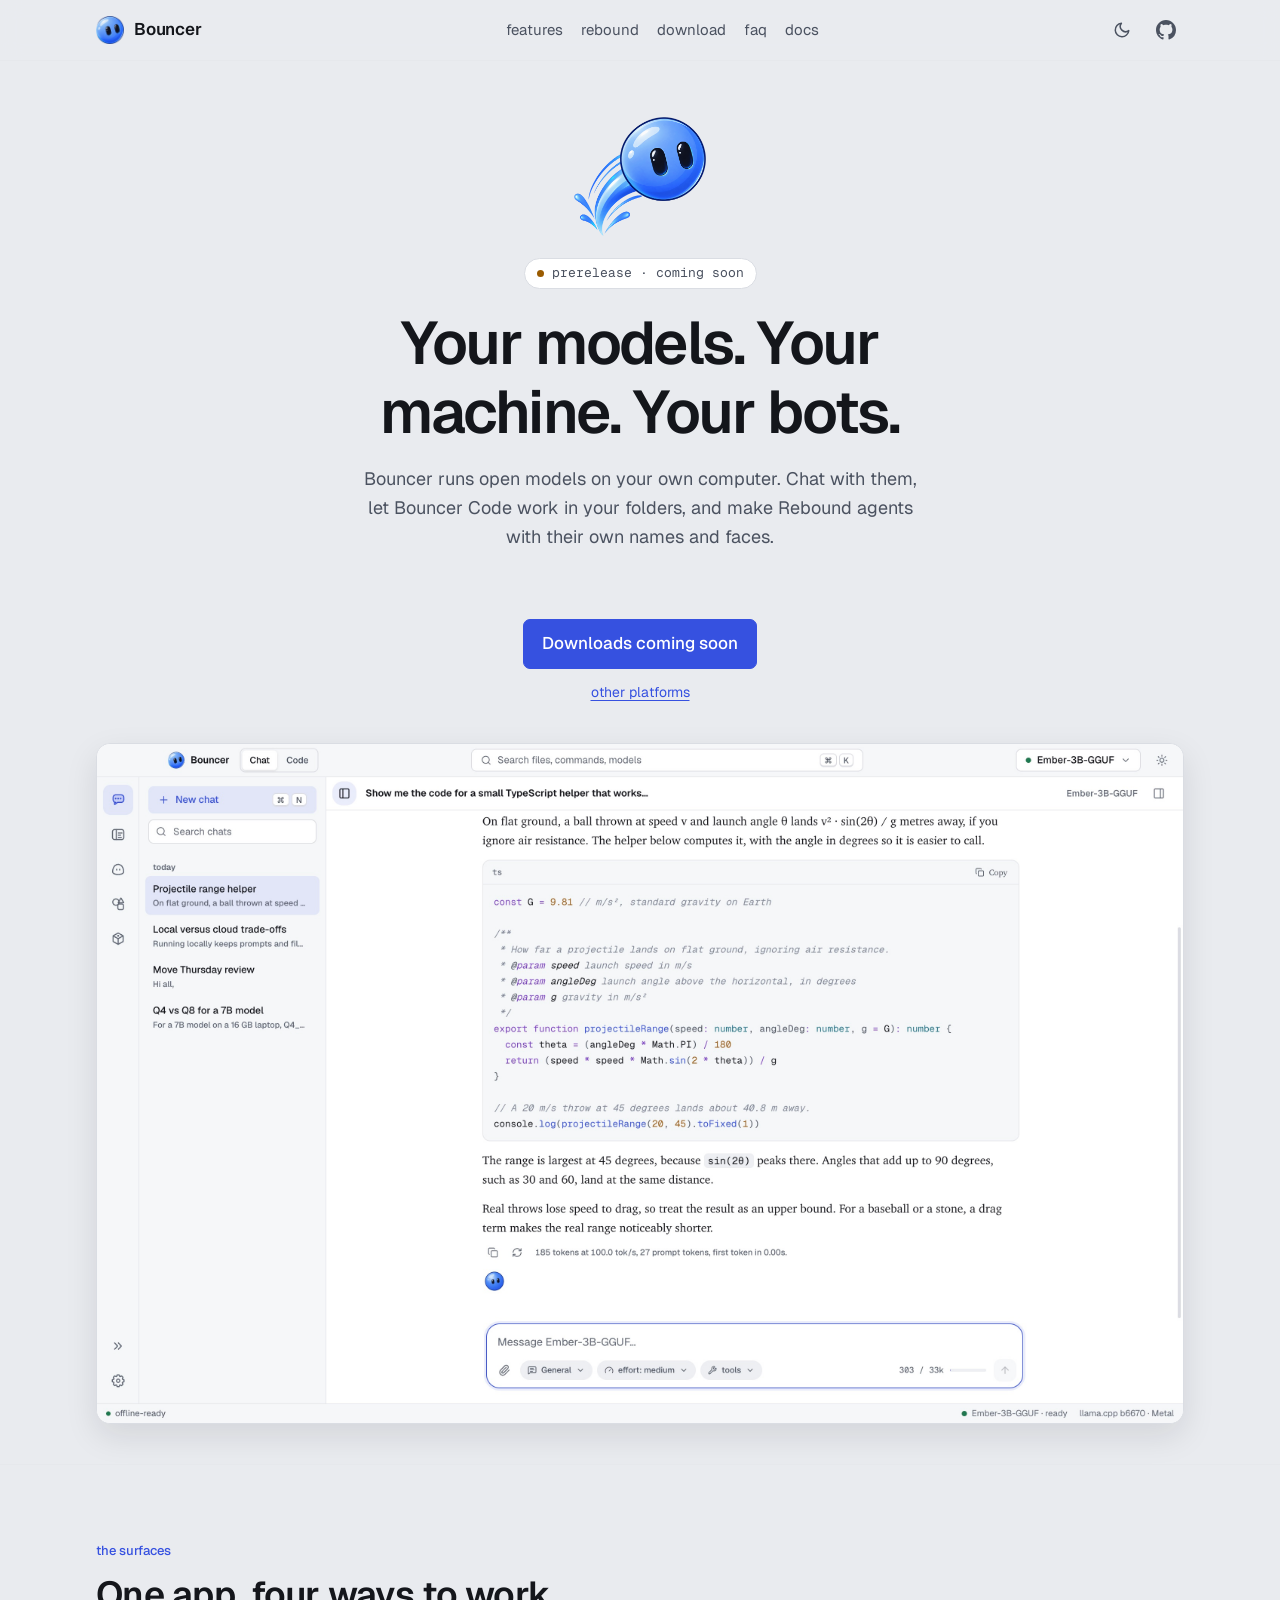
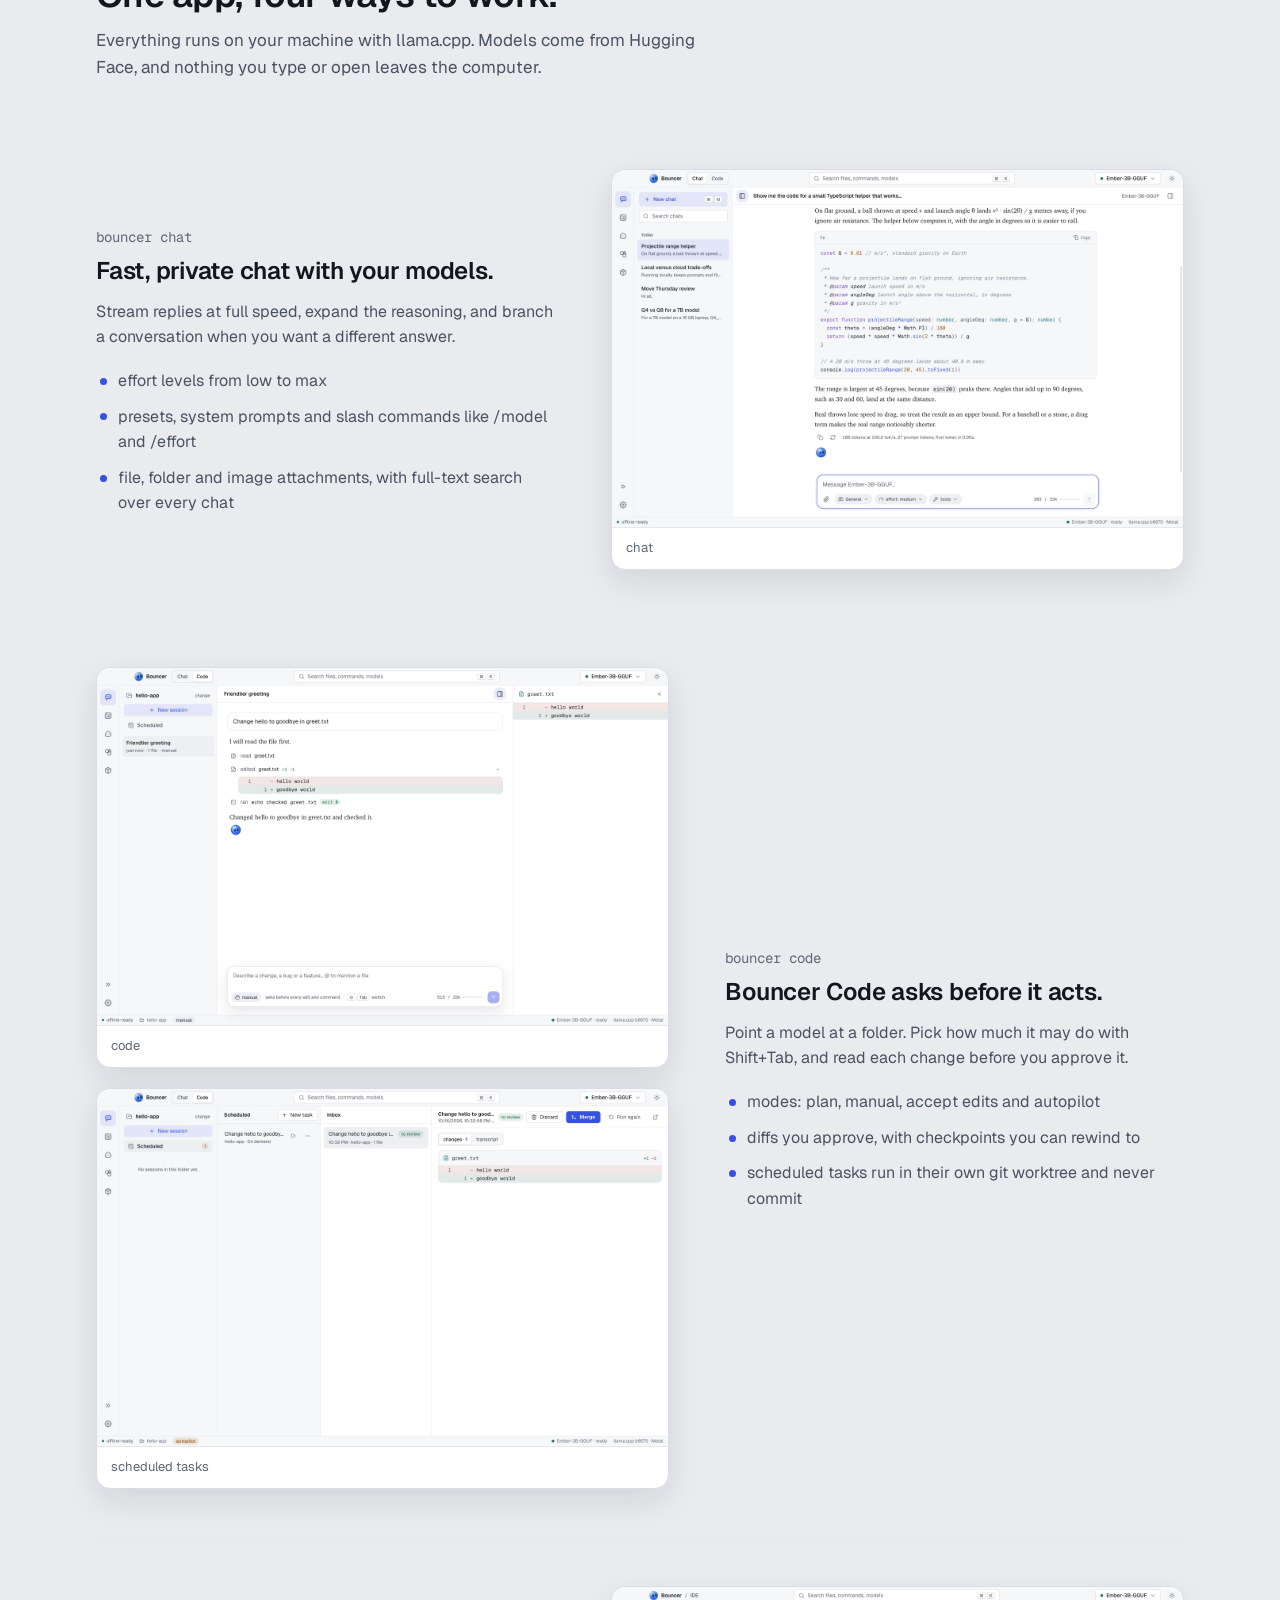
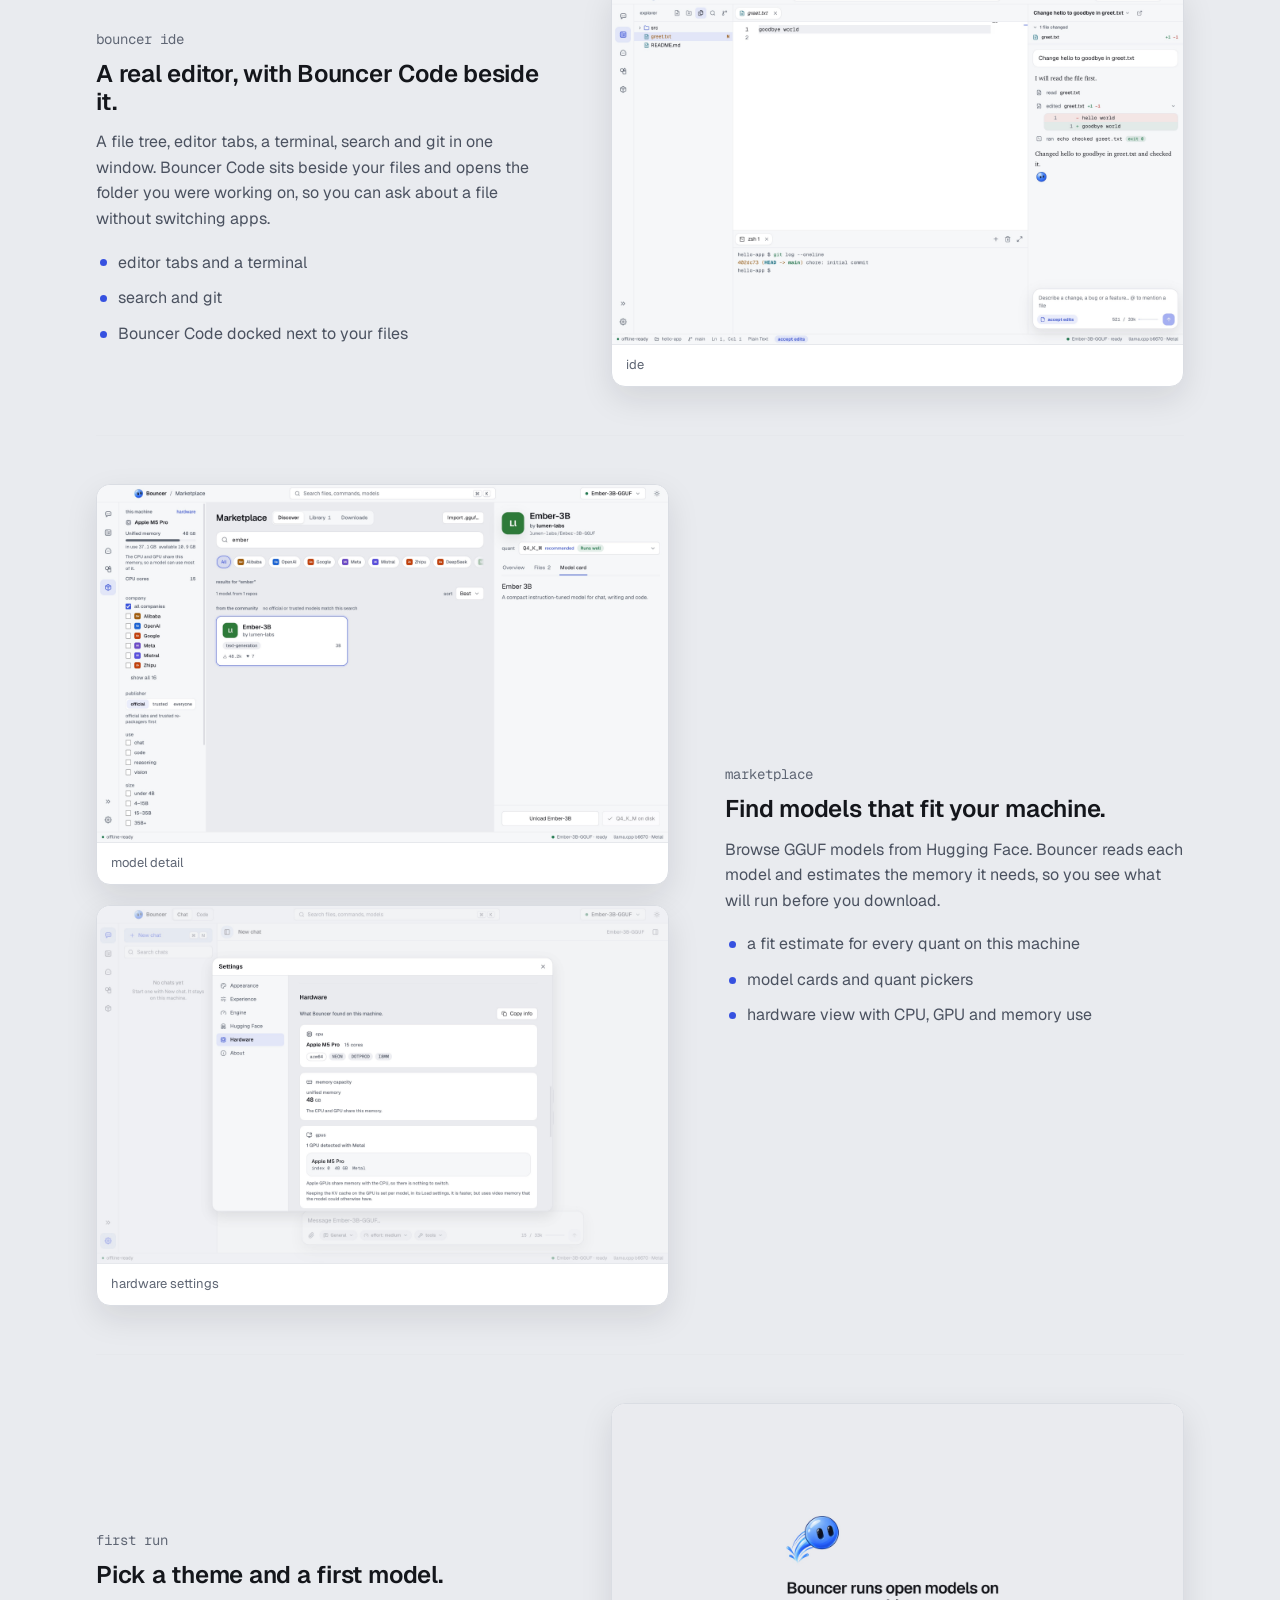
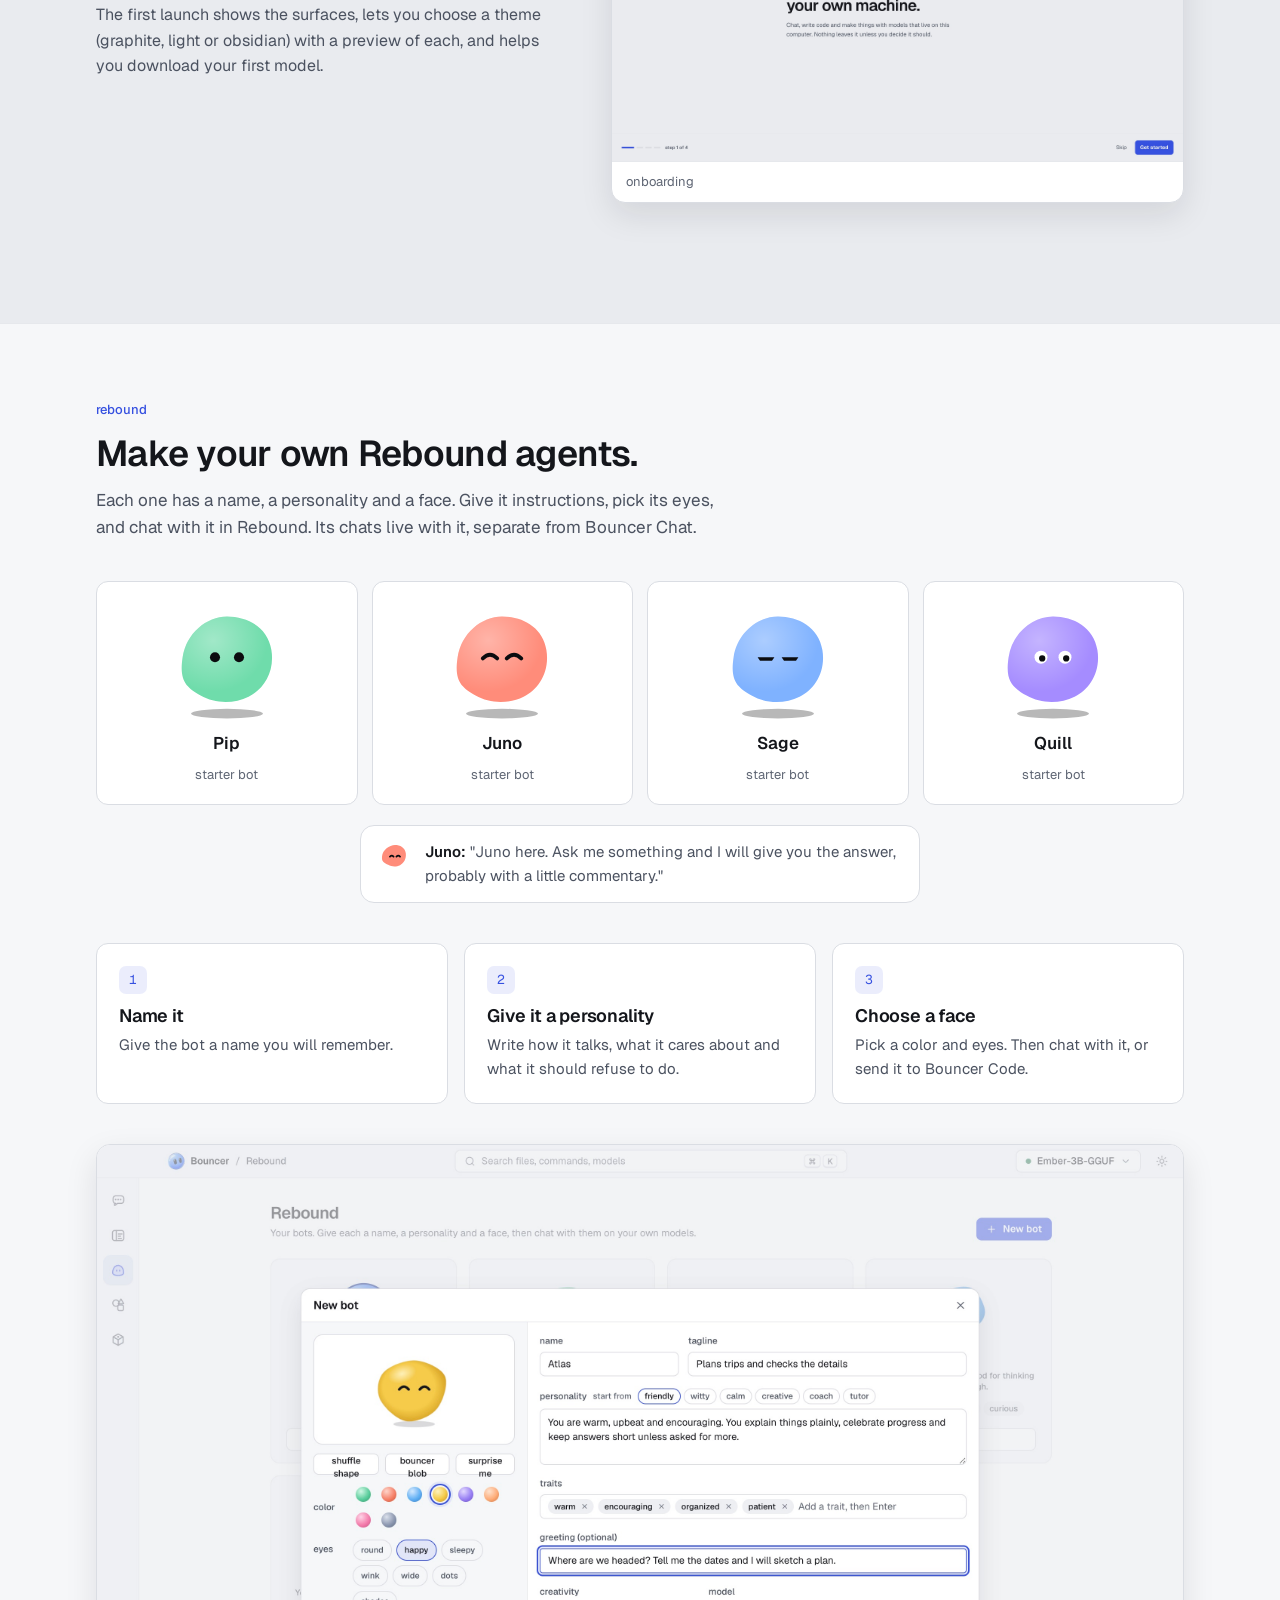
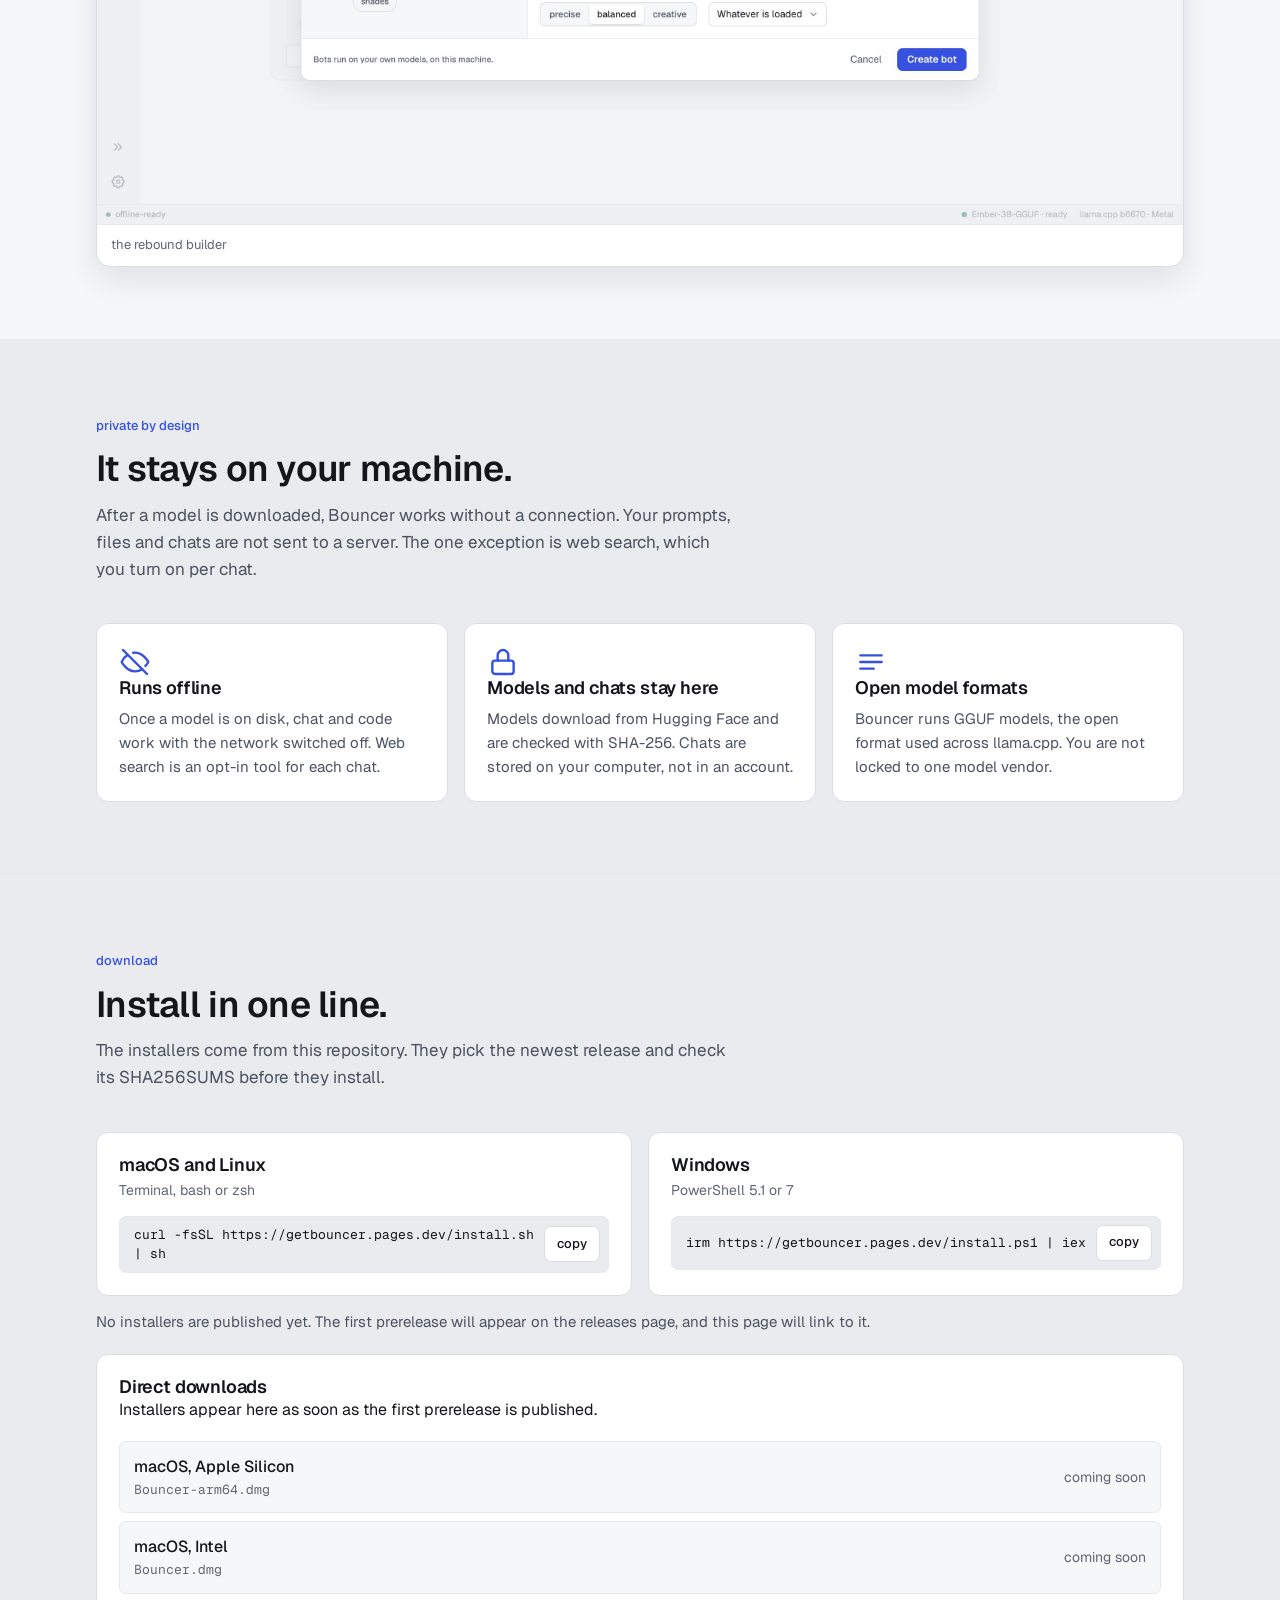
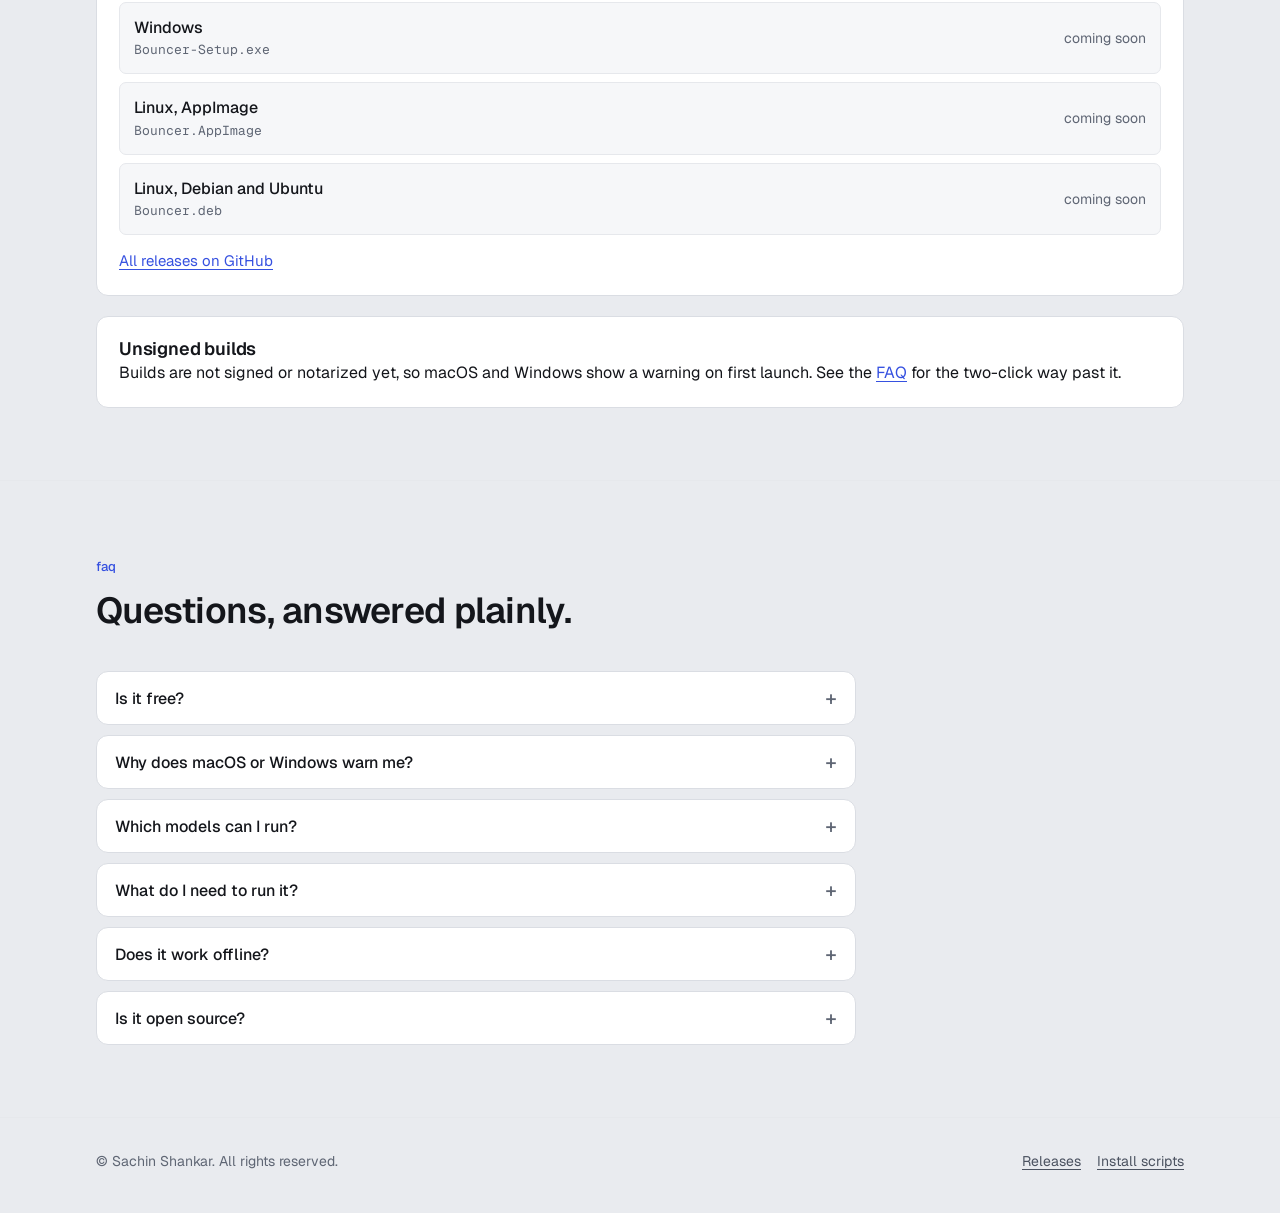
==== commit 2f28bfed: "docs: retake the screenshots with realistic chats and a real-looking model The screenshots show fini" ====
--- a/site/index.html
+++ b/site/index.html
@@ -169,7 +169,7 @@
           </div>
           <div>
             <figure class="shot">
-              <picture><source data-scheme="dark" media="(prefers-color-scheme: dark)" srcset="assets/screens/model-detail-obsidian.jpg" /><source data-scheme="light" media="(prefers-color-scheme: light)" srcset="assets/screens/model-detail-light.jpg" /><img src="assets/screens/model-detail-light.jpg" width="1600" height="1000" loading="lazy" alt="Marketplace model detail with the quant picker, sizes and a memory estimate for this machine" /></picture>
+              <picture><source data-scheme="dark" media="(prefers-color-scheme: dark)" srcset="assets/screens/model-detail-obsidian.jpg" /><source data-scheme="light" media="(prefers-color-scheme: light)" srcset="assets/screens/model-detail-light.jpg" /><img src="assets/screens/model-detail-light.jpg" width="1600" height="1000" loading="lazy" alt="Marketplace model detail with the quant picker and the model card" /></picture>
               <figcaption>model detail</figcaption>
             </figure>
             <figure class="shot" style="margin-top: 20px">
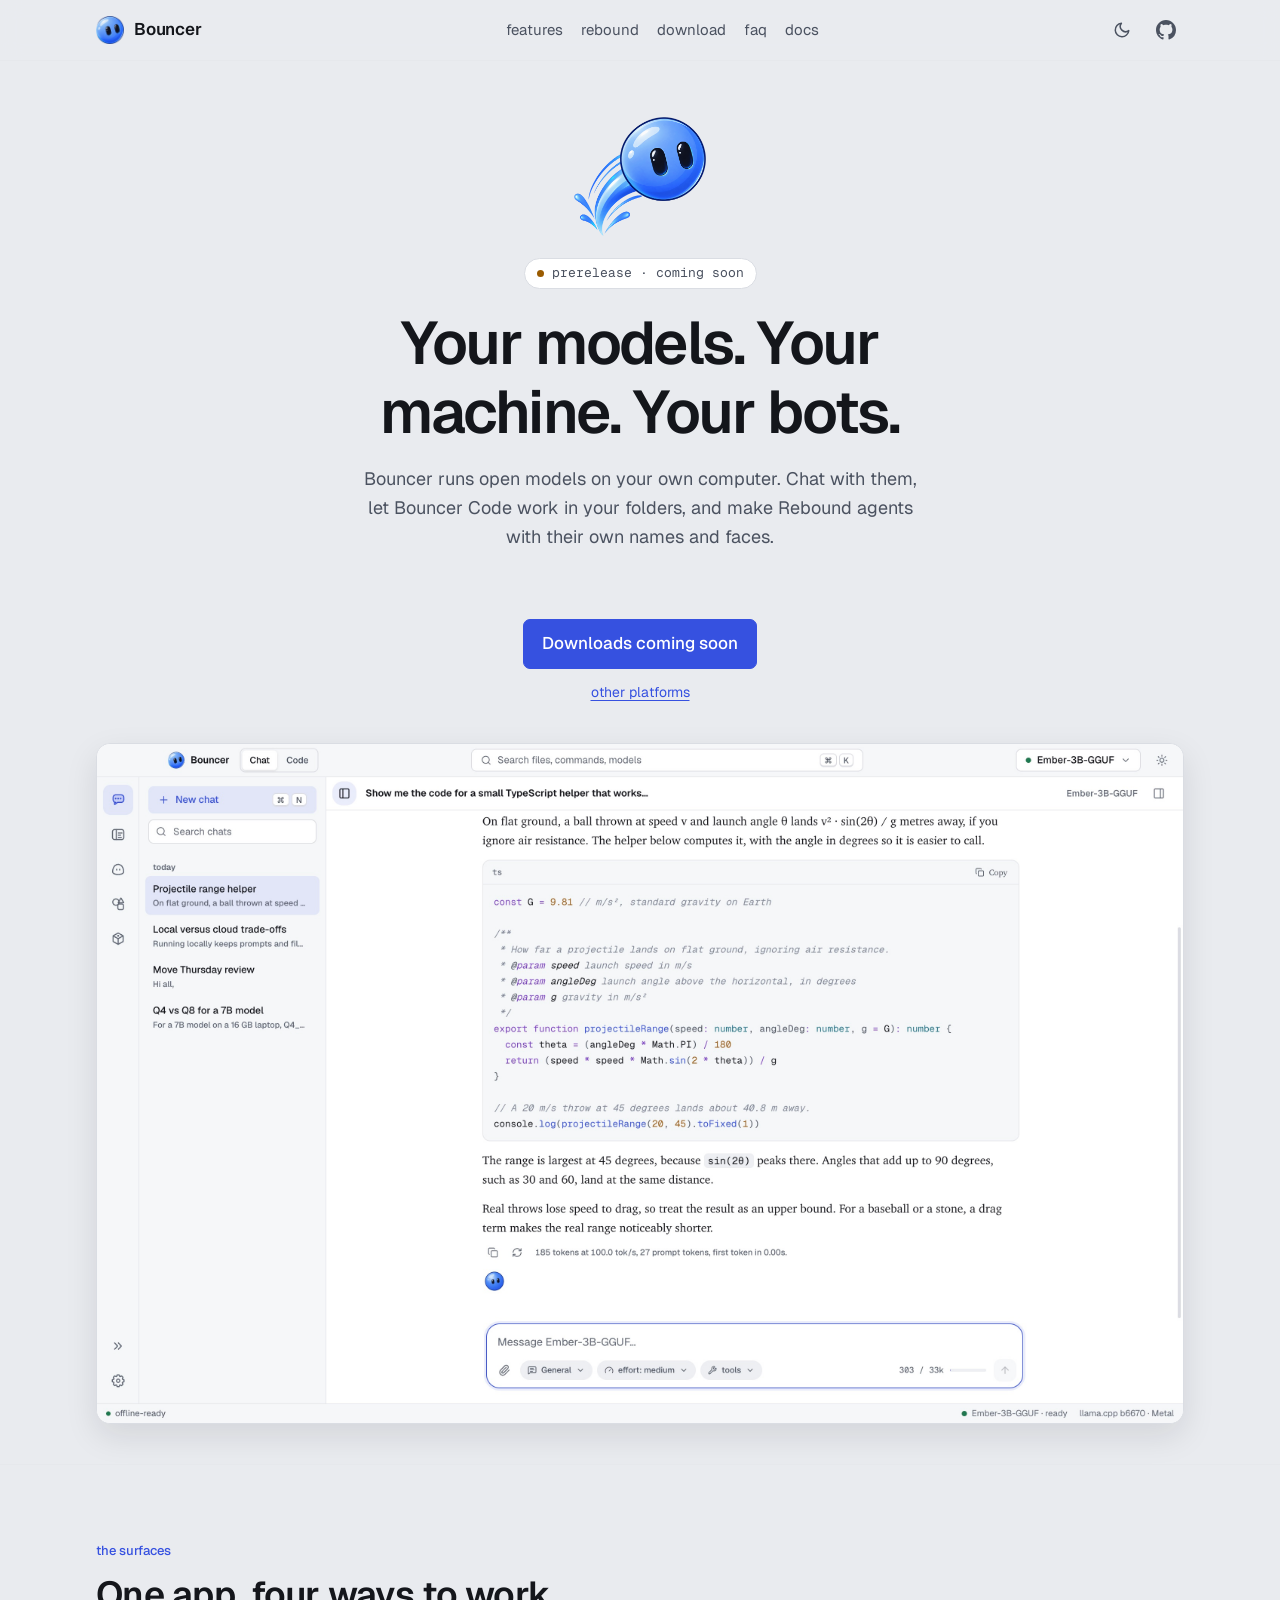
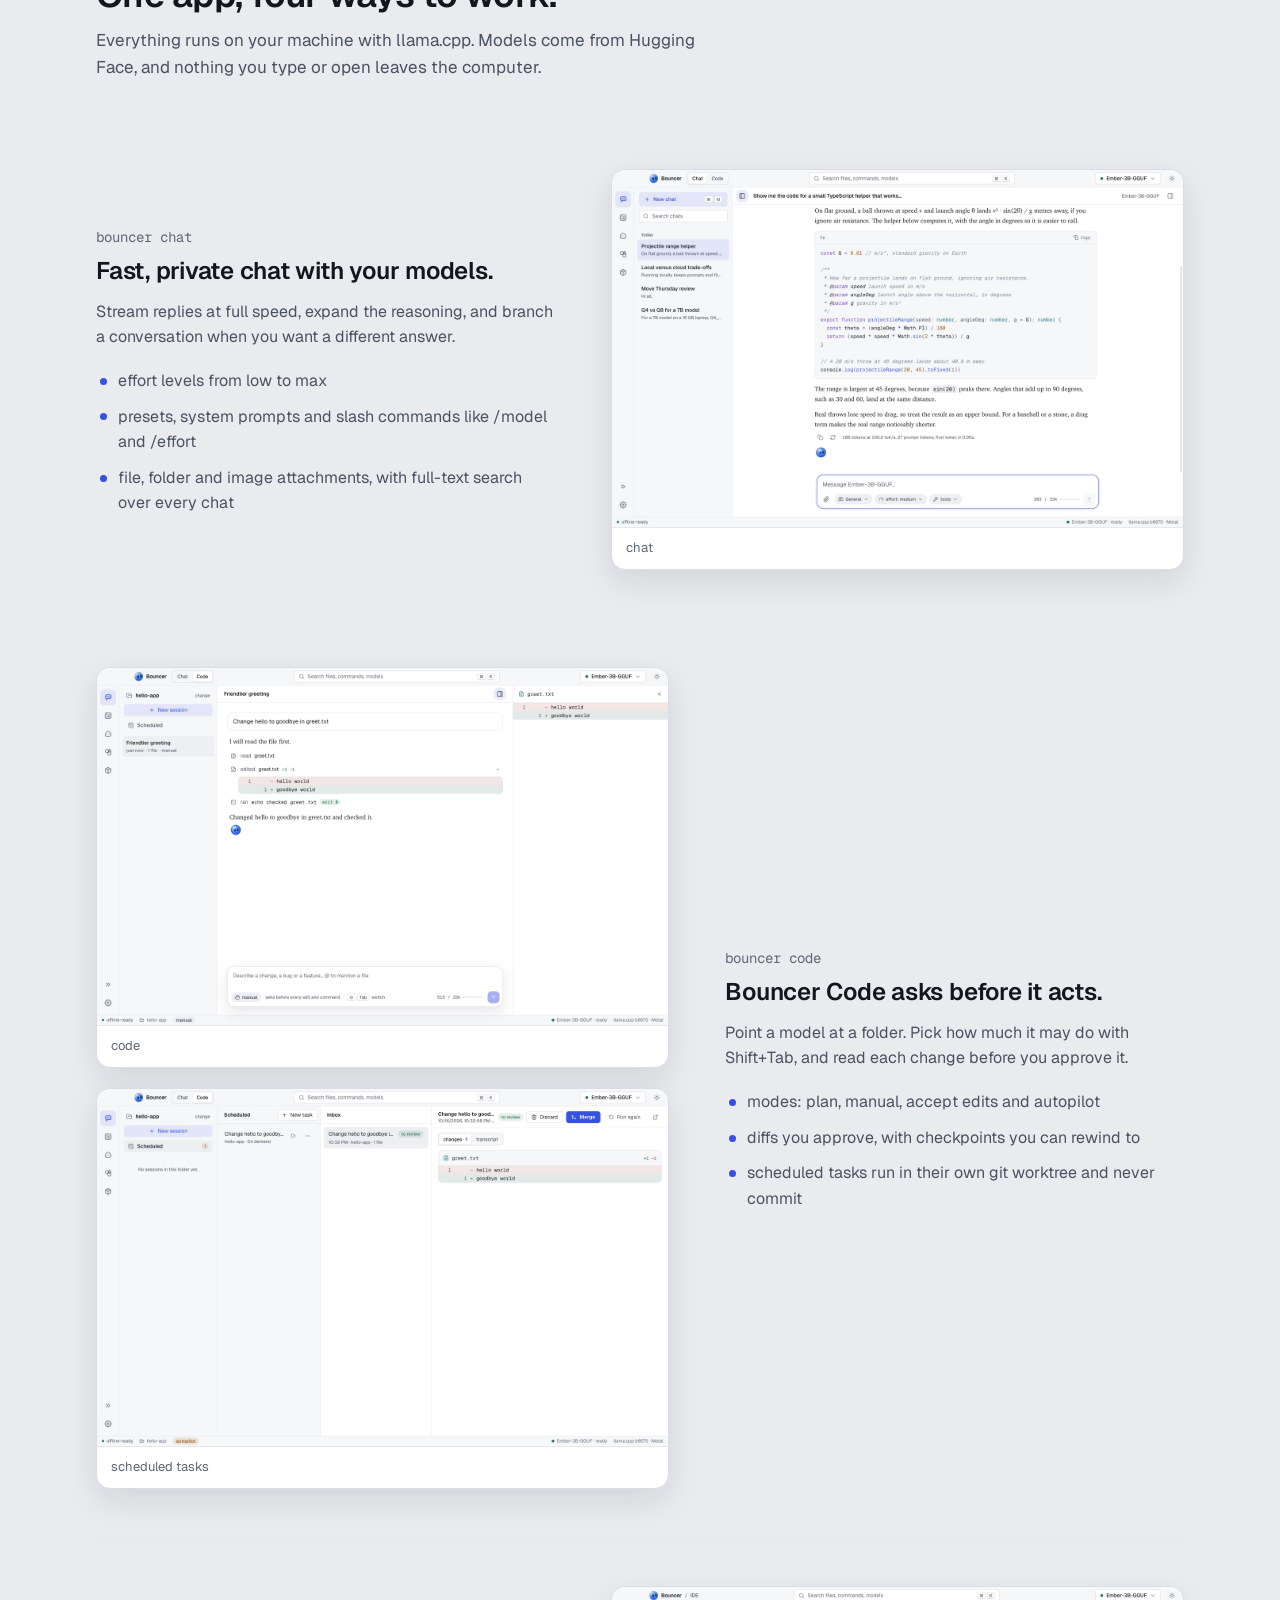
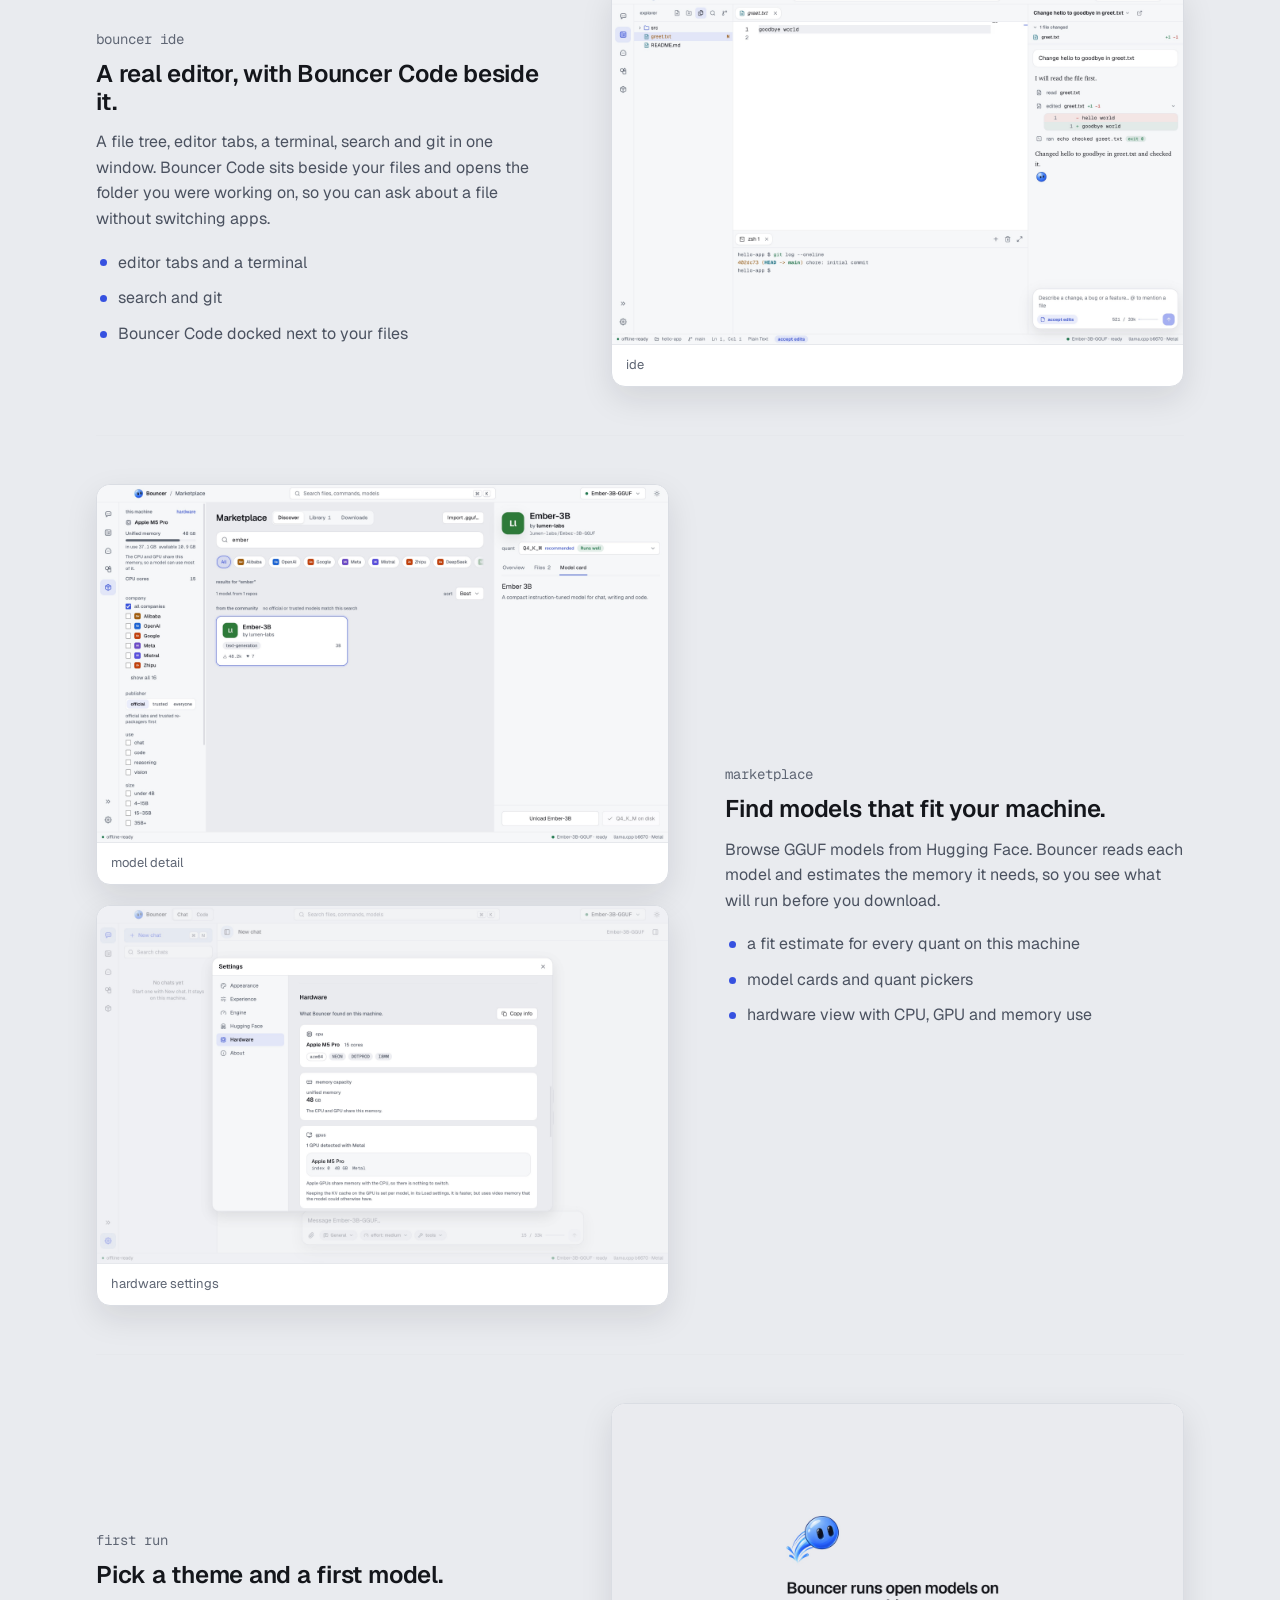
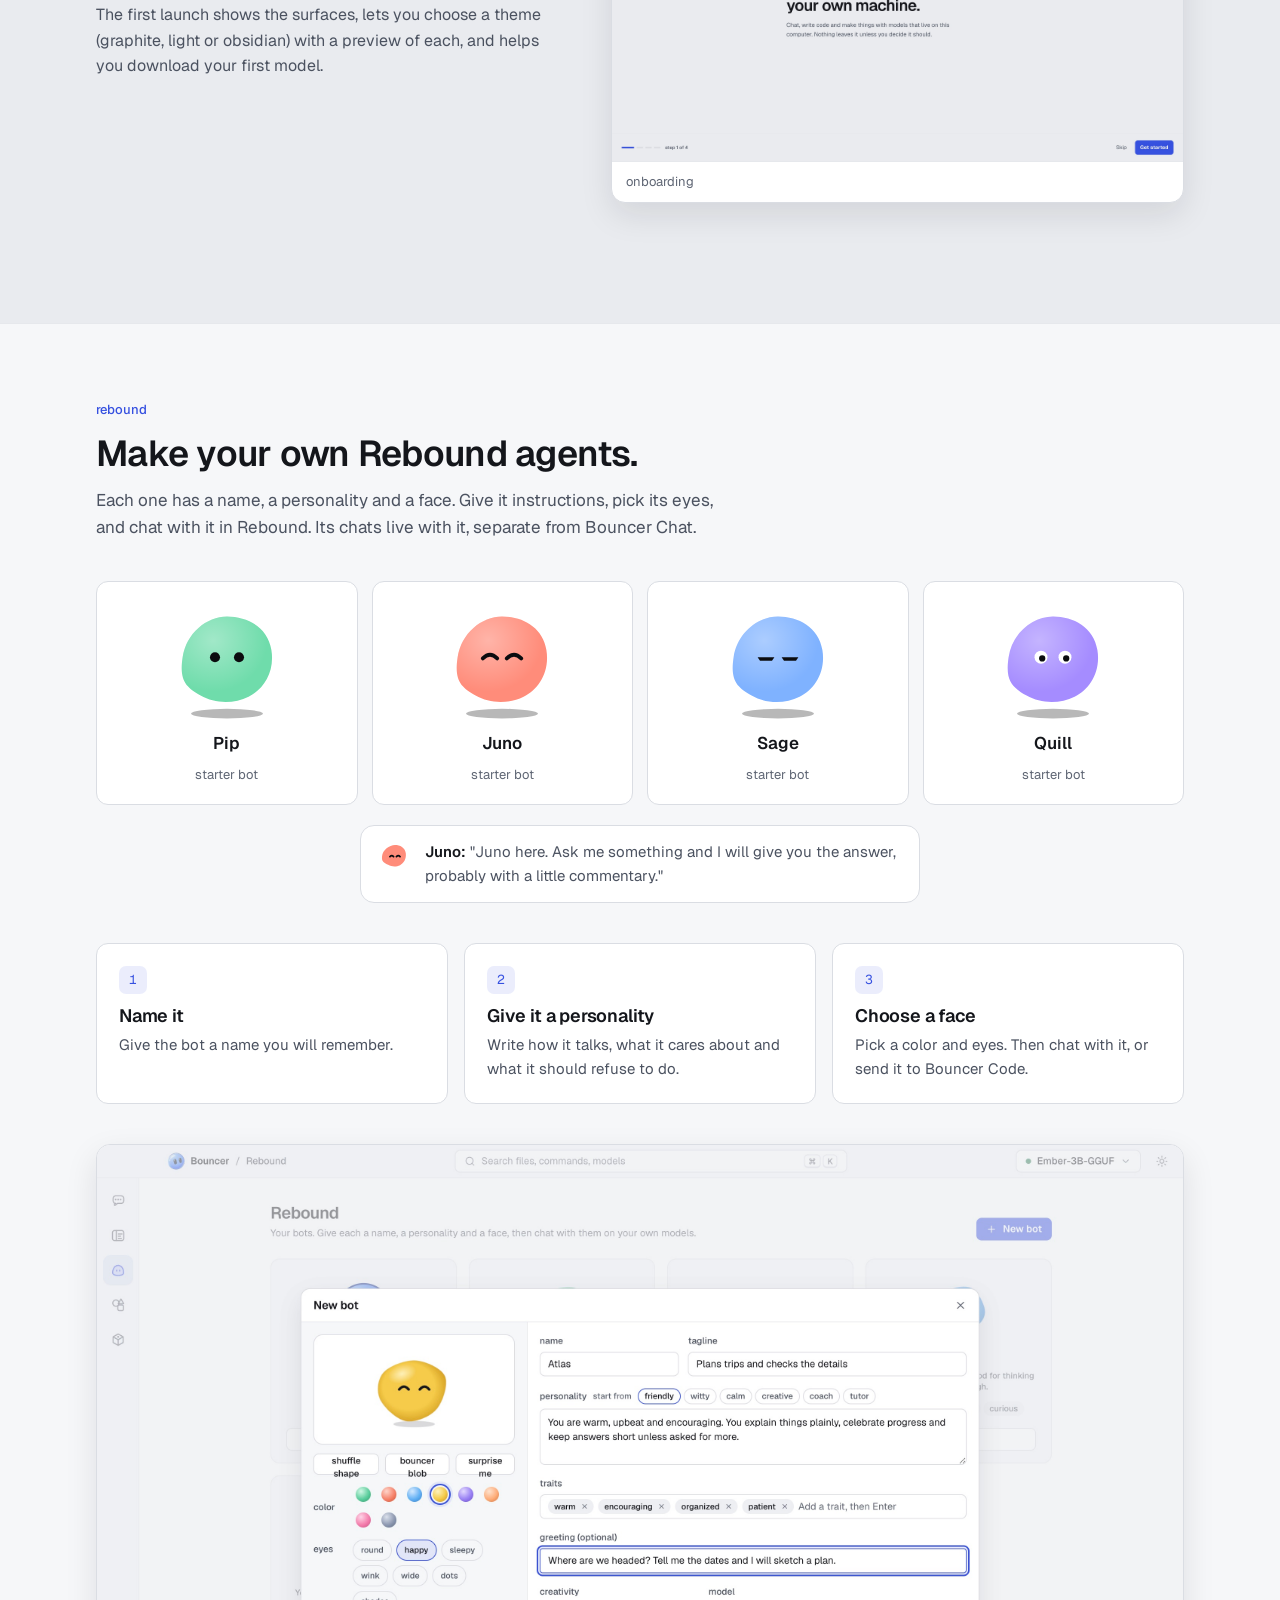
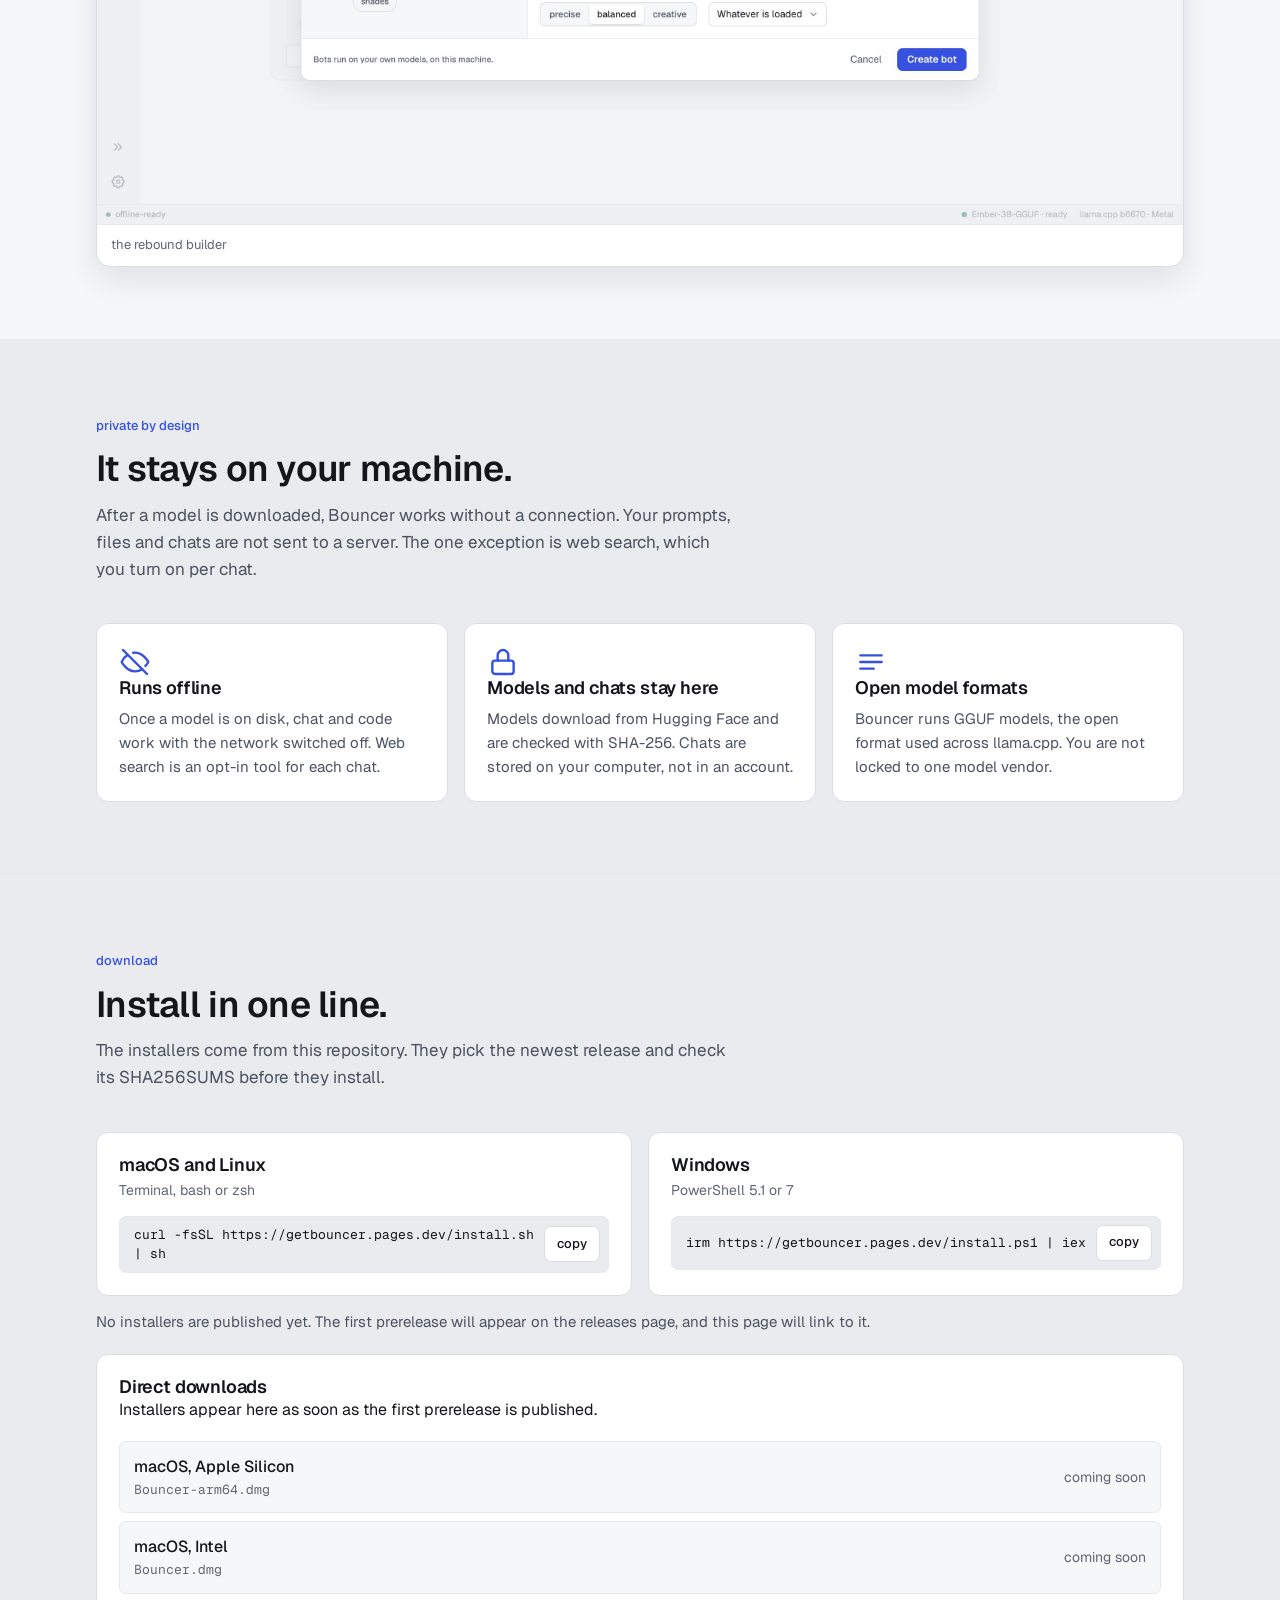
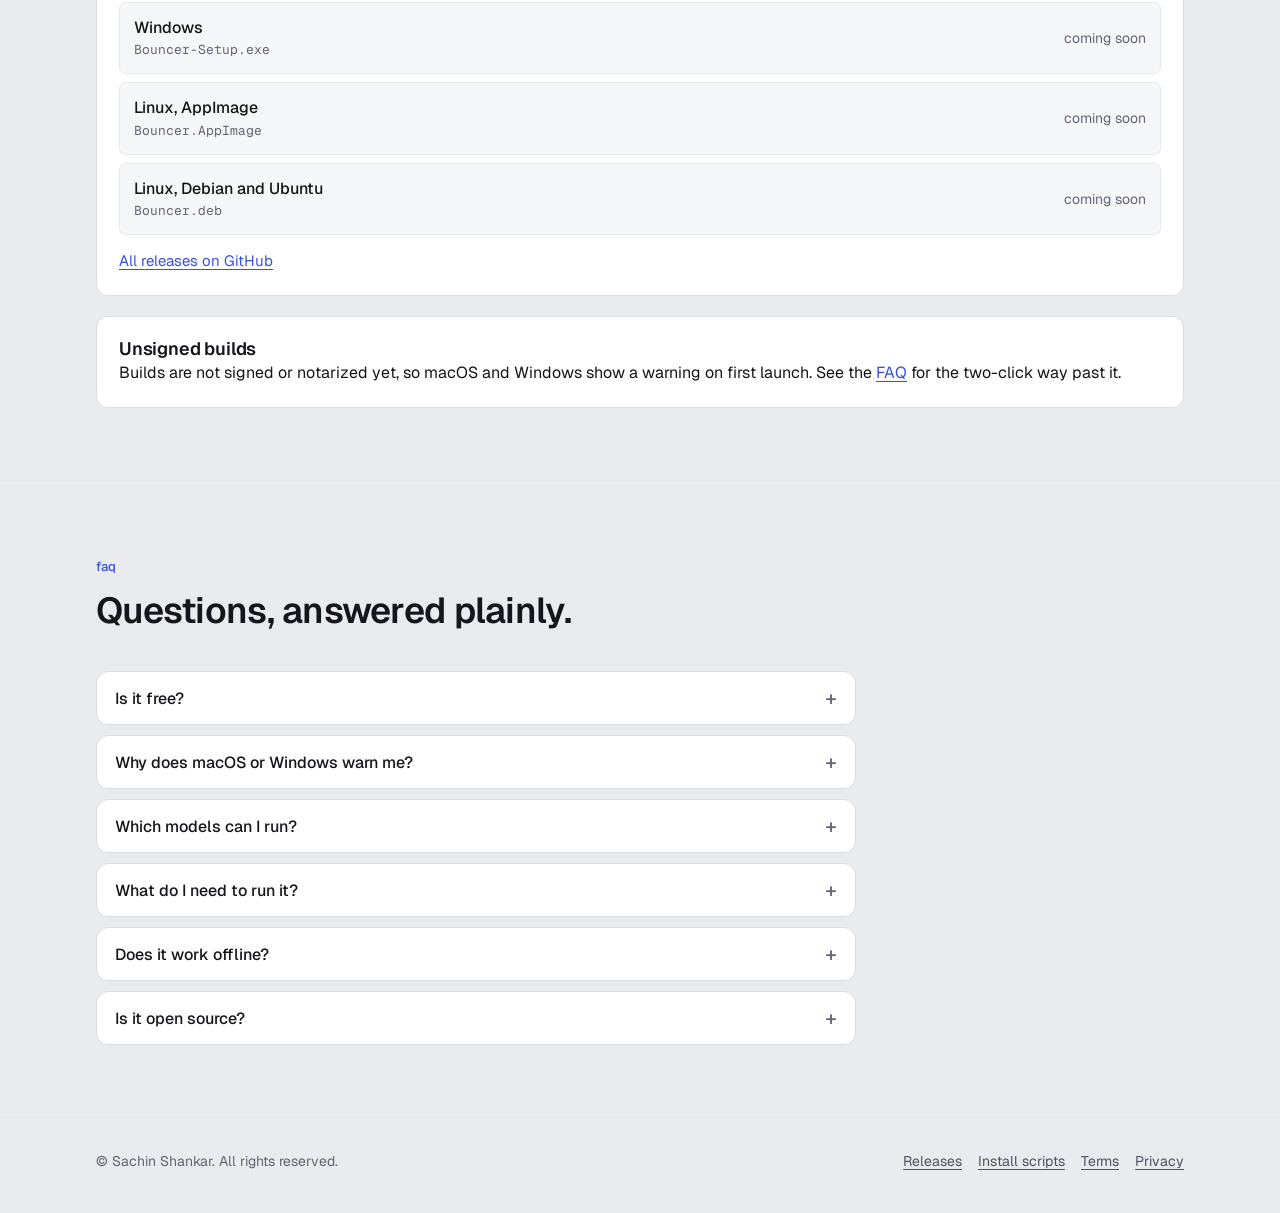
==== commit 6a5d81b6: "feat(site): terms and privacy pages Adds terms.html and privacy.html in the site's look, linked from" ====
--- a/site/index.html
+++ b/site/index.html
@@ -463,6 +463,8 @@
       <nav aria-label="footer">
         <a href="https://github.com/shankar-sachin/get-bouncer/releases">Releases</a>
         <a href="https://github.com/shankar-sachin/get-bouncer/blob/main/install.sh">Install scripts</a>
+        <a href="terms.html">Terms</a>
+        <a href="privacy.html">Privacy</a>
       </nav>
     </div>
   </footer>
--- a/site/assets/style.css
+++ b/site/assets/style.css
@@ -954,3 +954,34 @@
     transition: none !important;
   }
 }
+
+/* Legal pages: terms and privacy */
+
+.legal {
+  max-width: 720px;
+  padding-top: 56px;
+  padding-bottom: 72px;
+}
+
+.legal h1 {
+  margin-bottom: 8px;
+}
+
+.legal-meta {
+  color: var(--text-3);
+  font-size: 0.875rem;
+  margin-bottom: 32px;
+}
+
+.legal h2 {
+  margin-top: 40px;
+}
+
+.legal ul {
+  margin: 0 0 16px;
+  padding-left: 20px;
+}
+
+.legal li + li {
+  margin-top: 8px;
+}
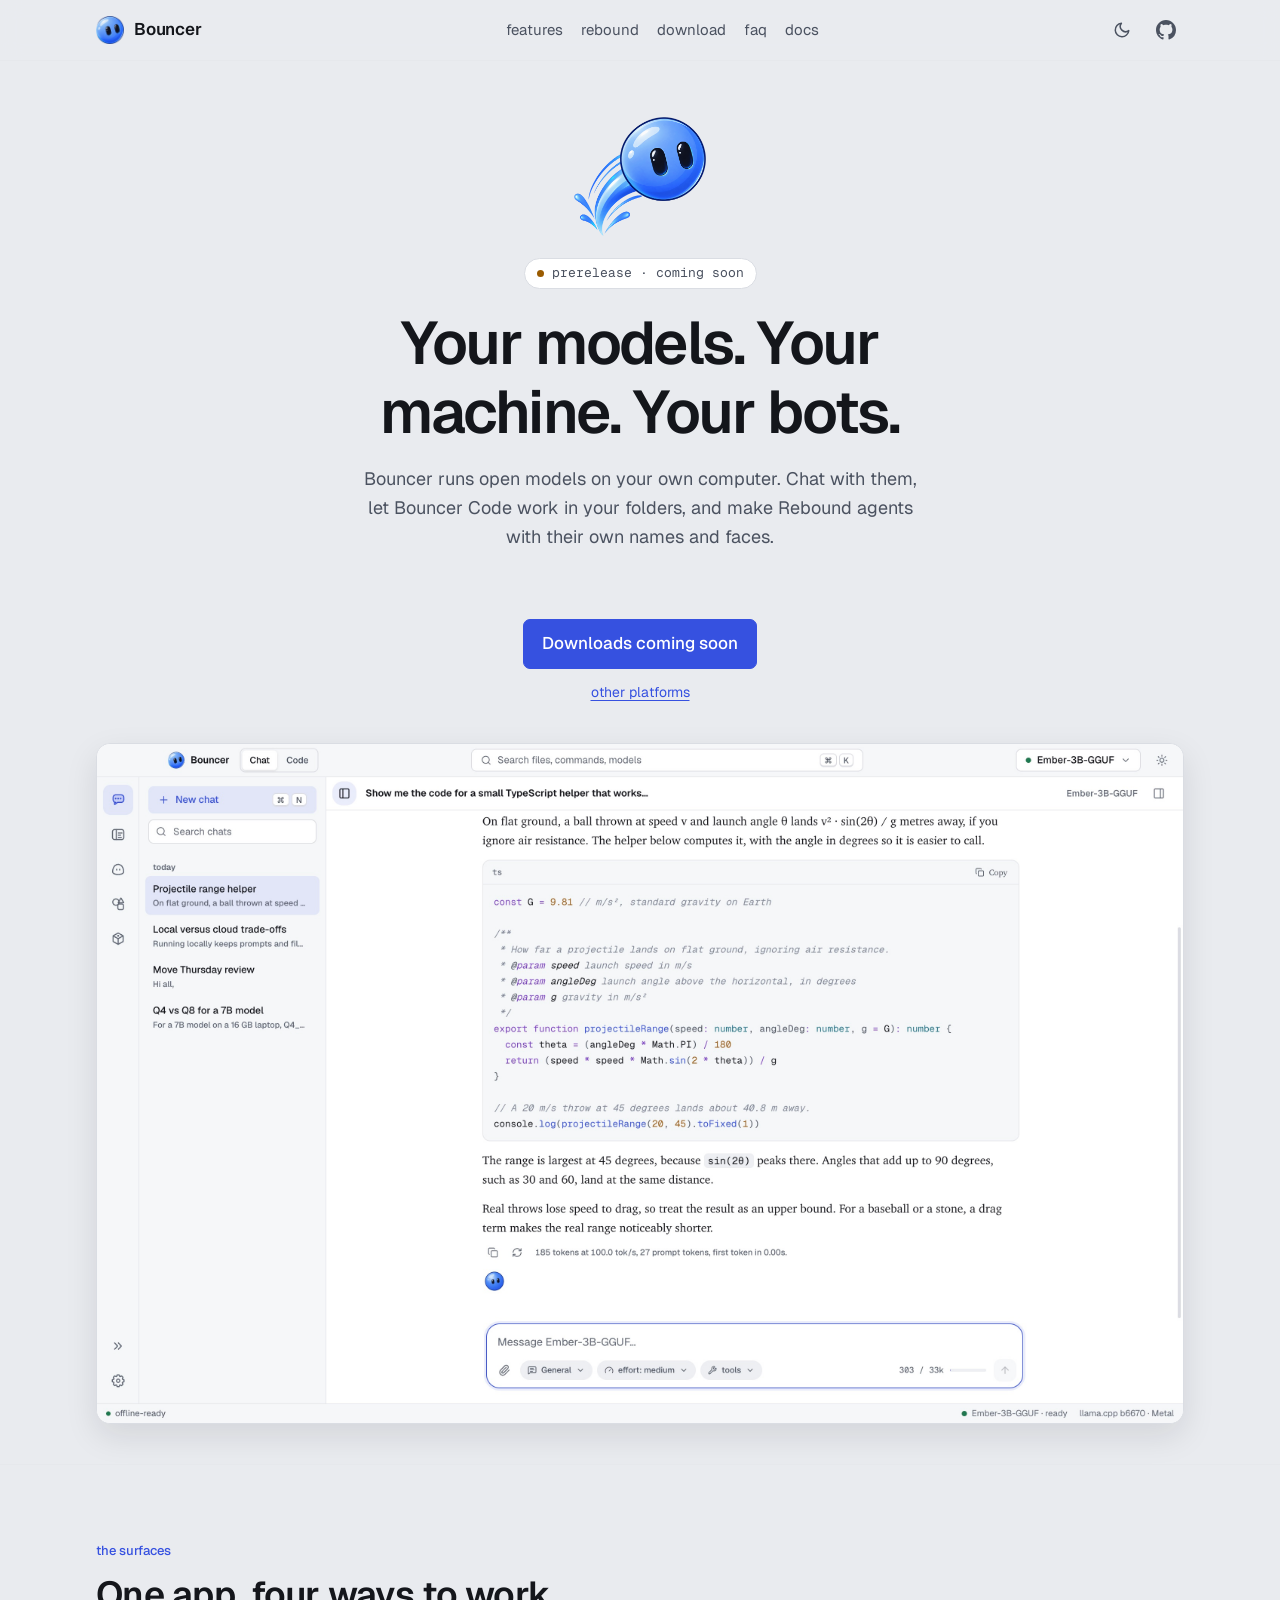
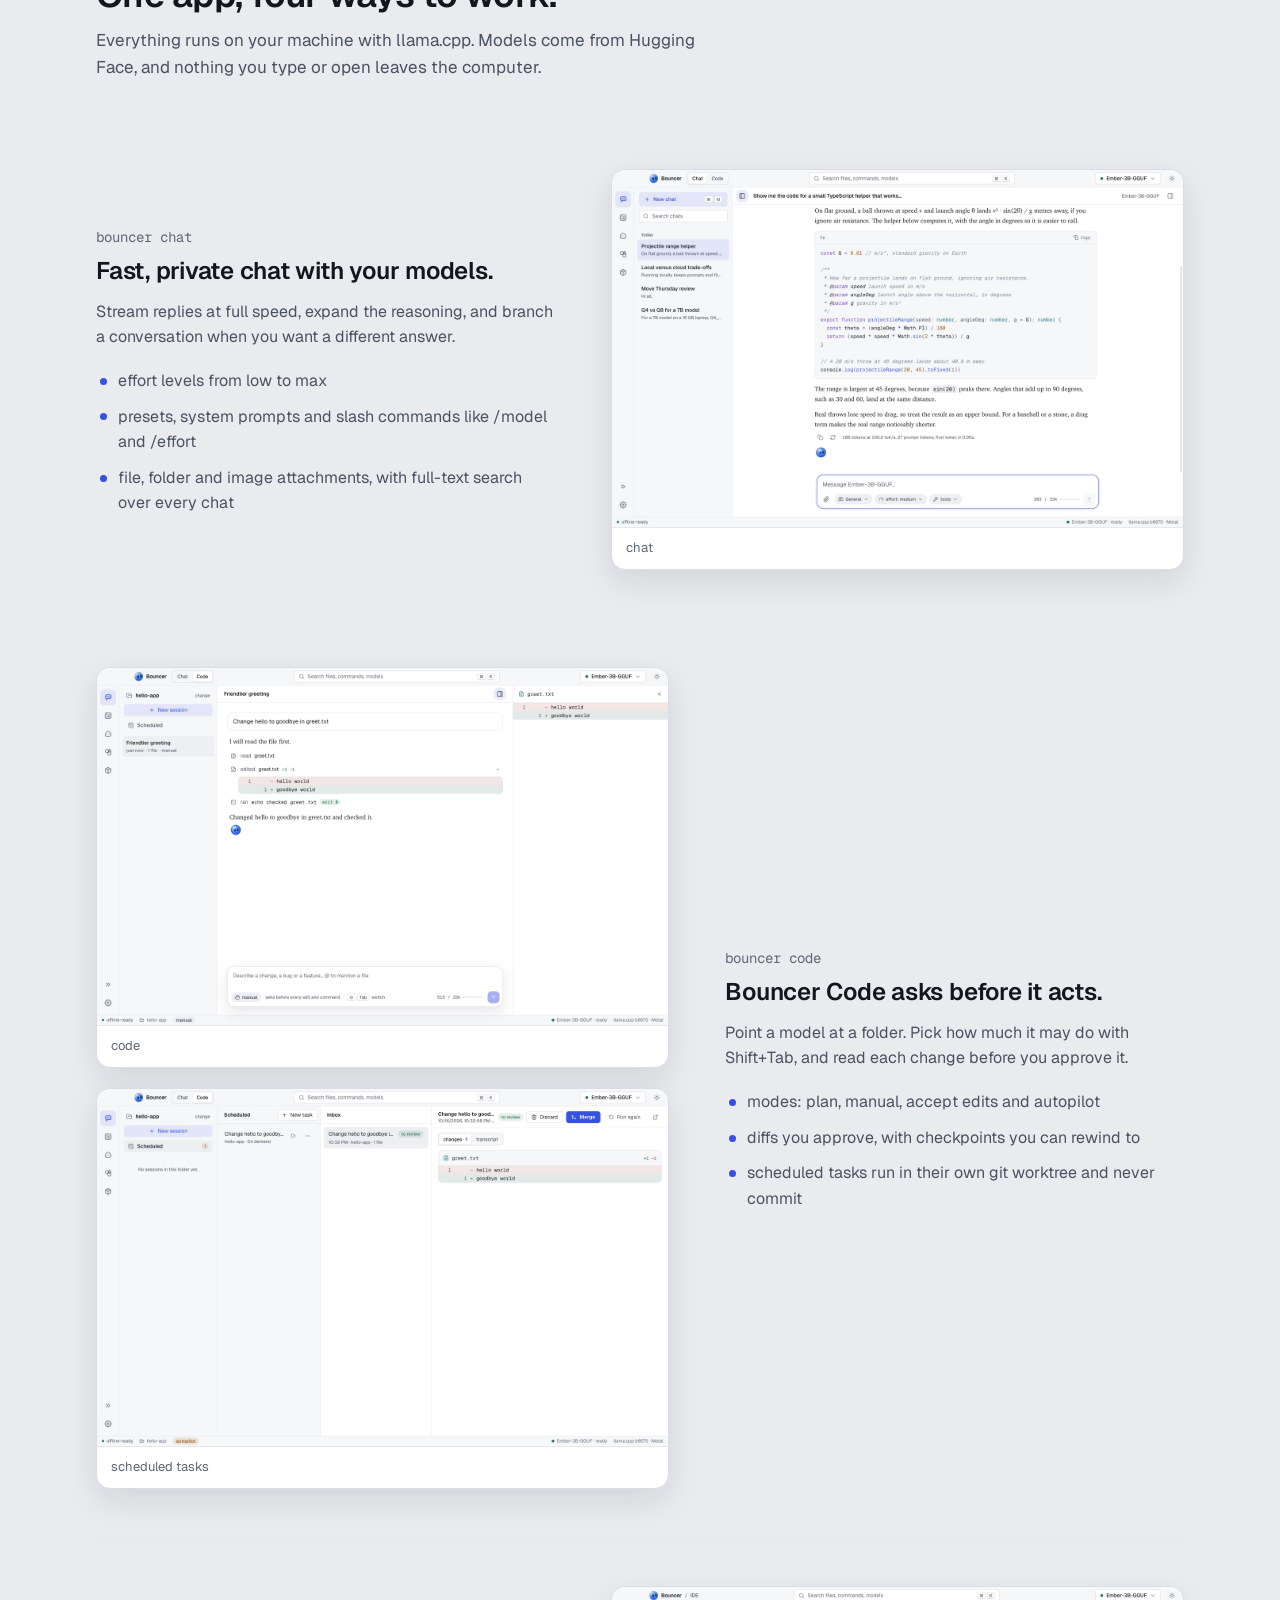
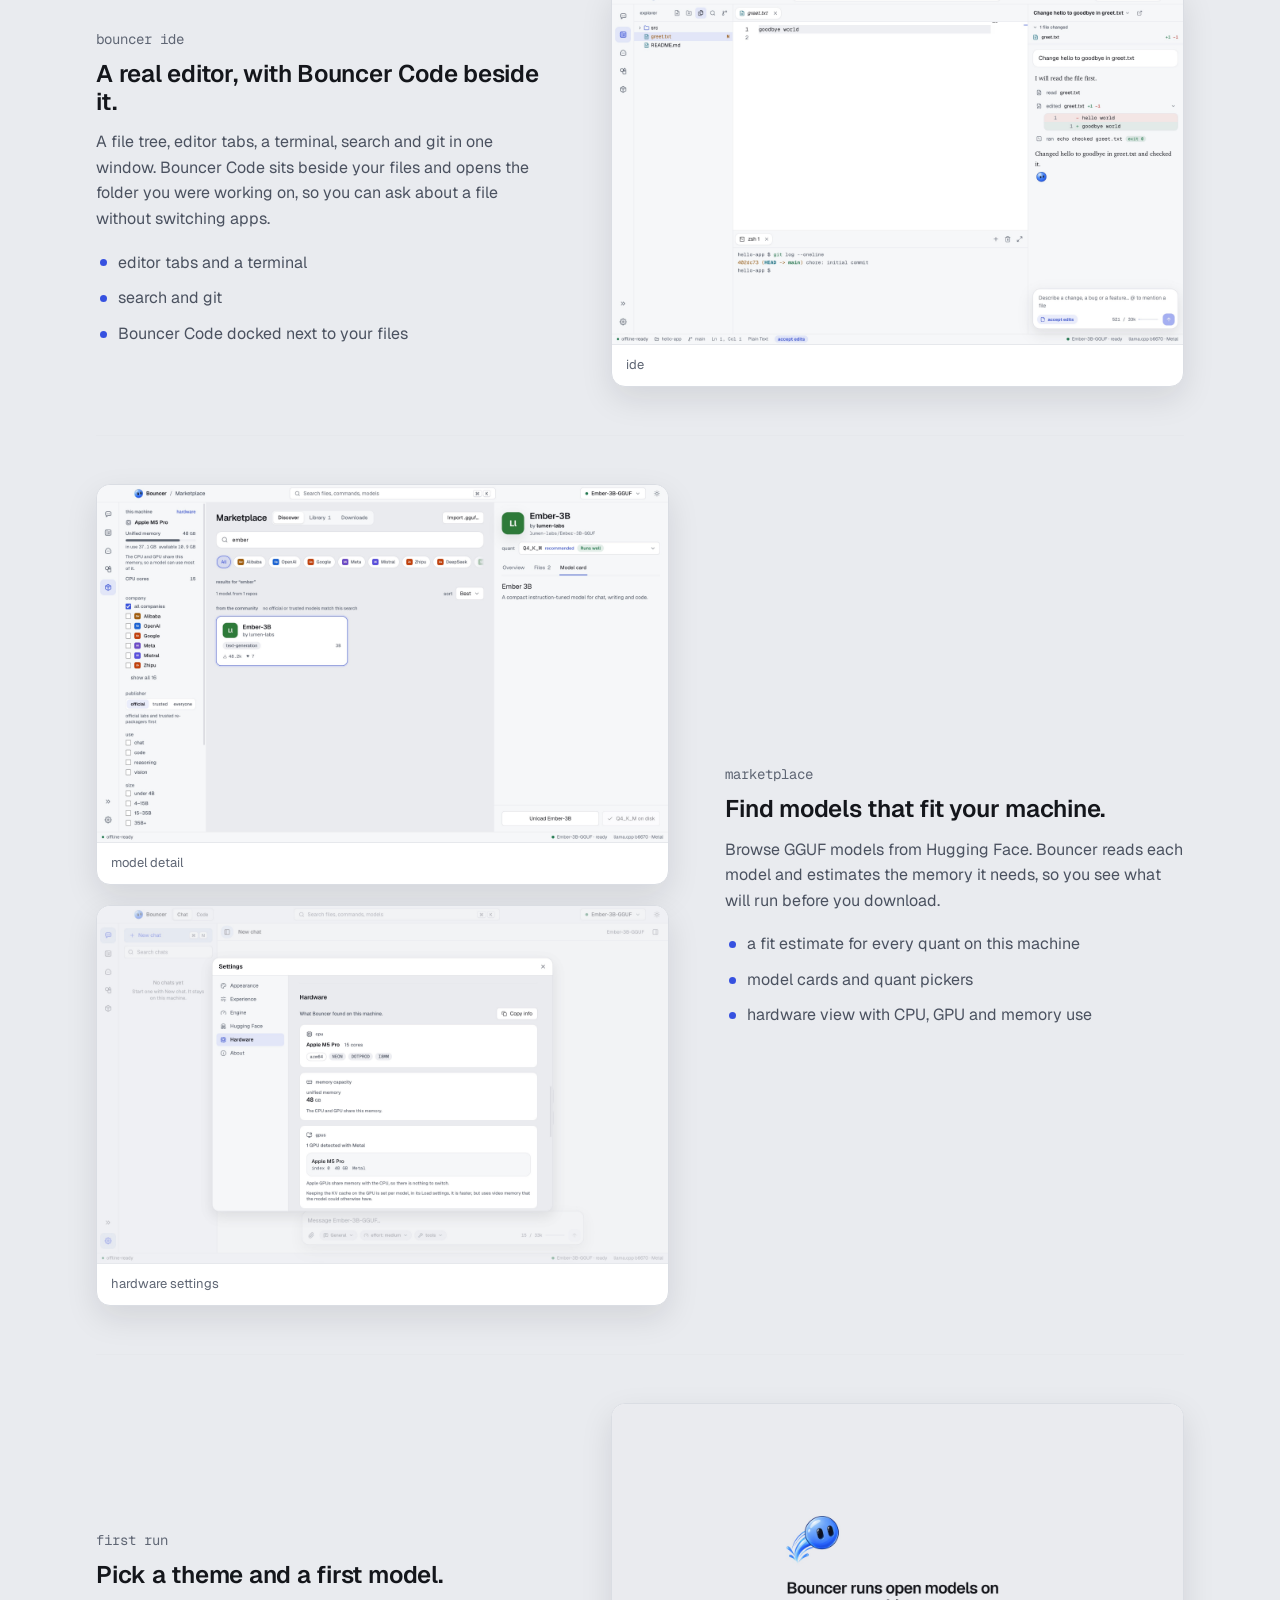
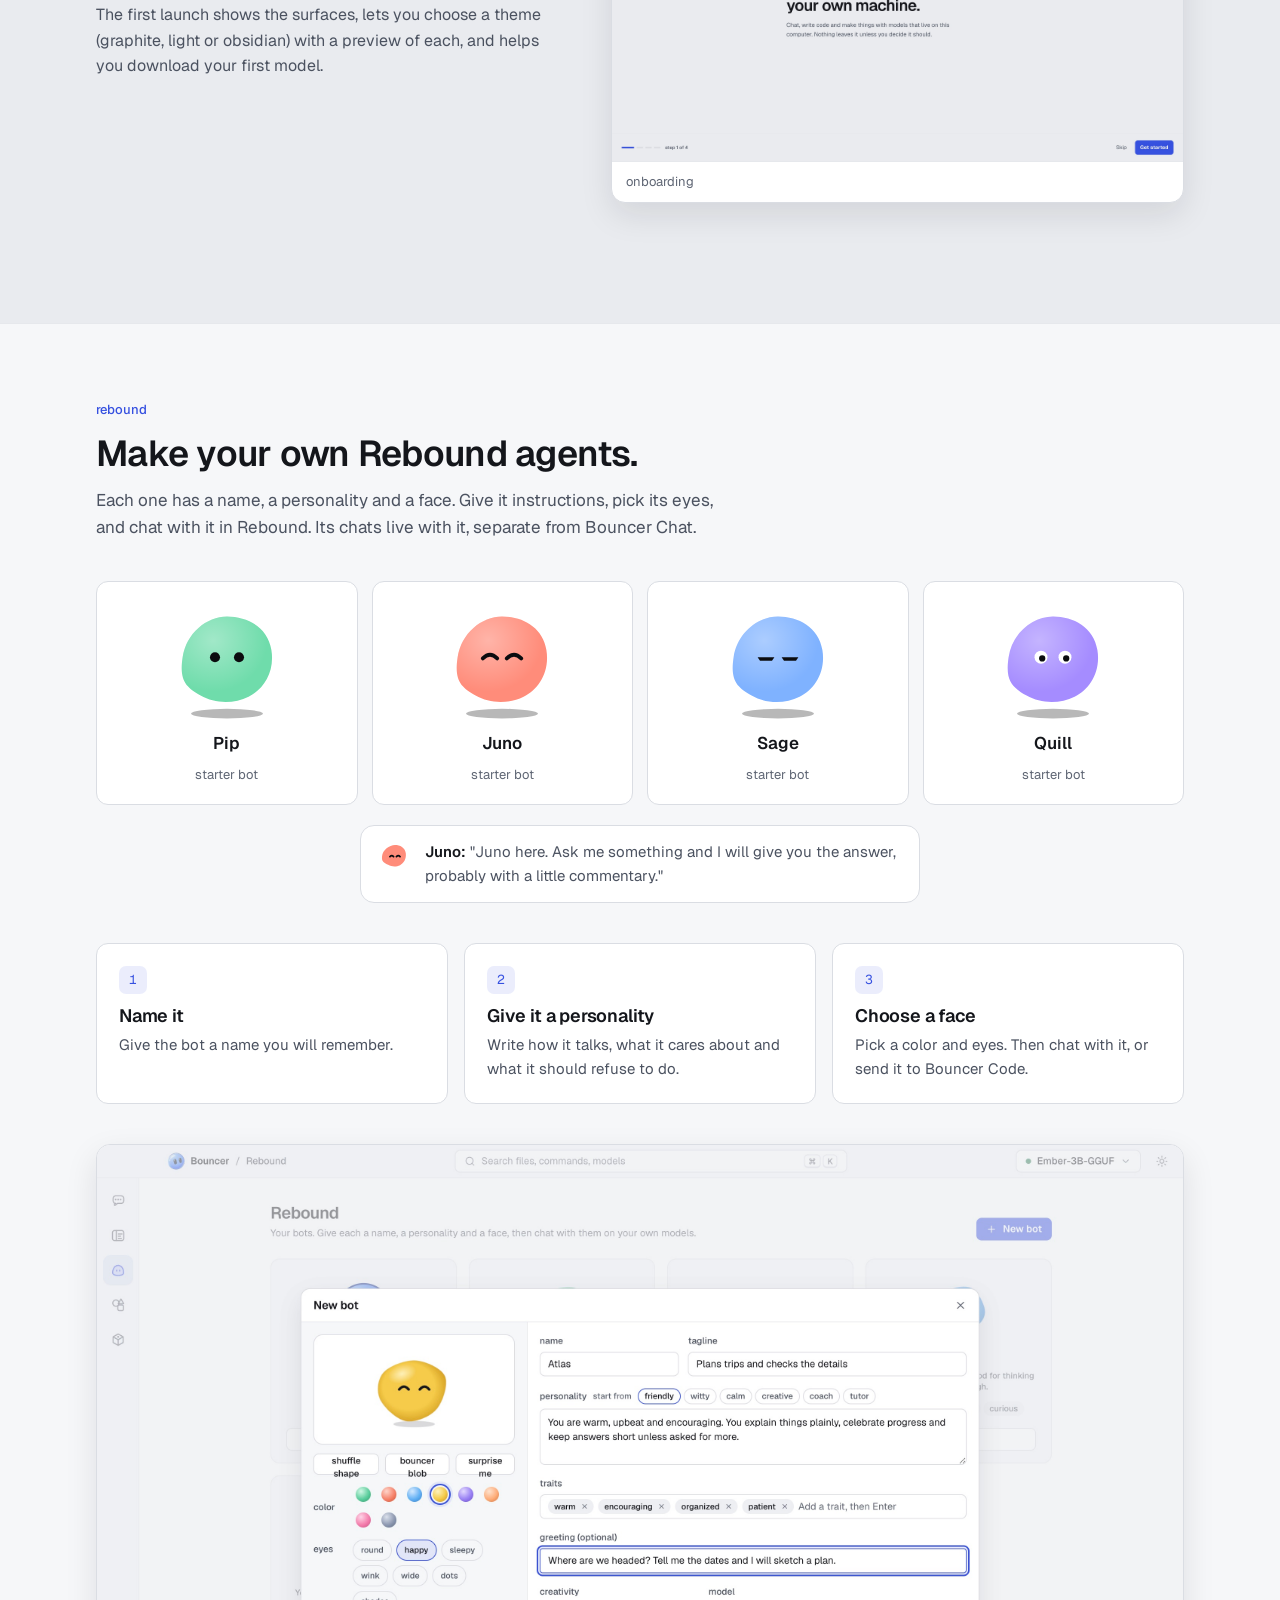
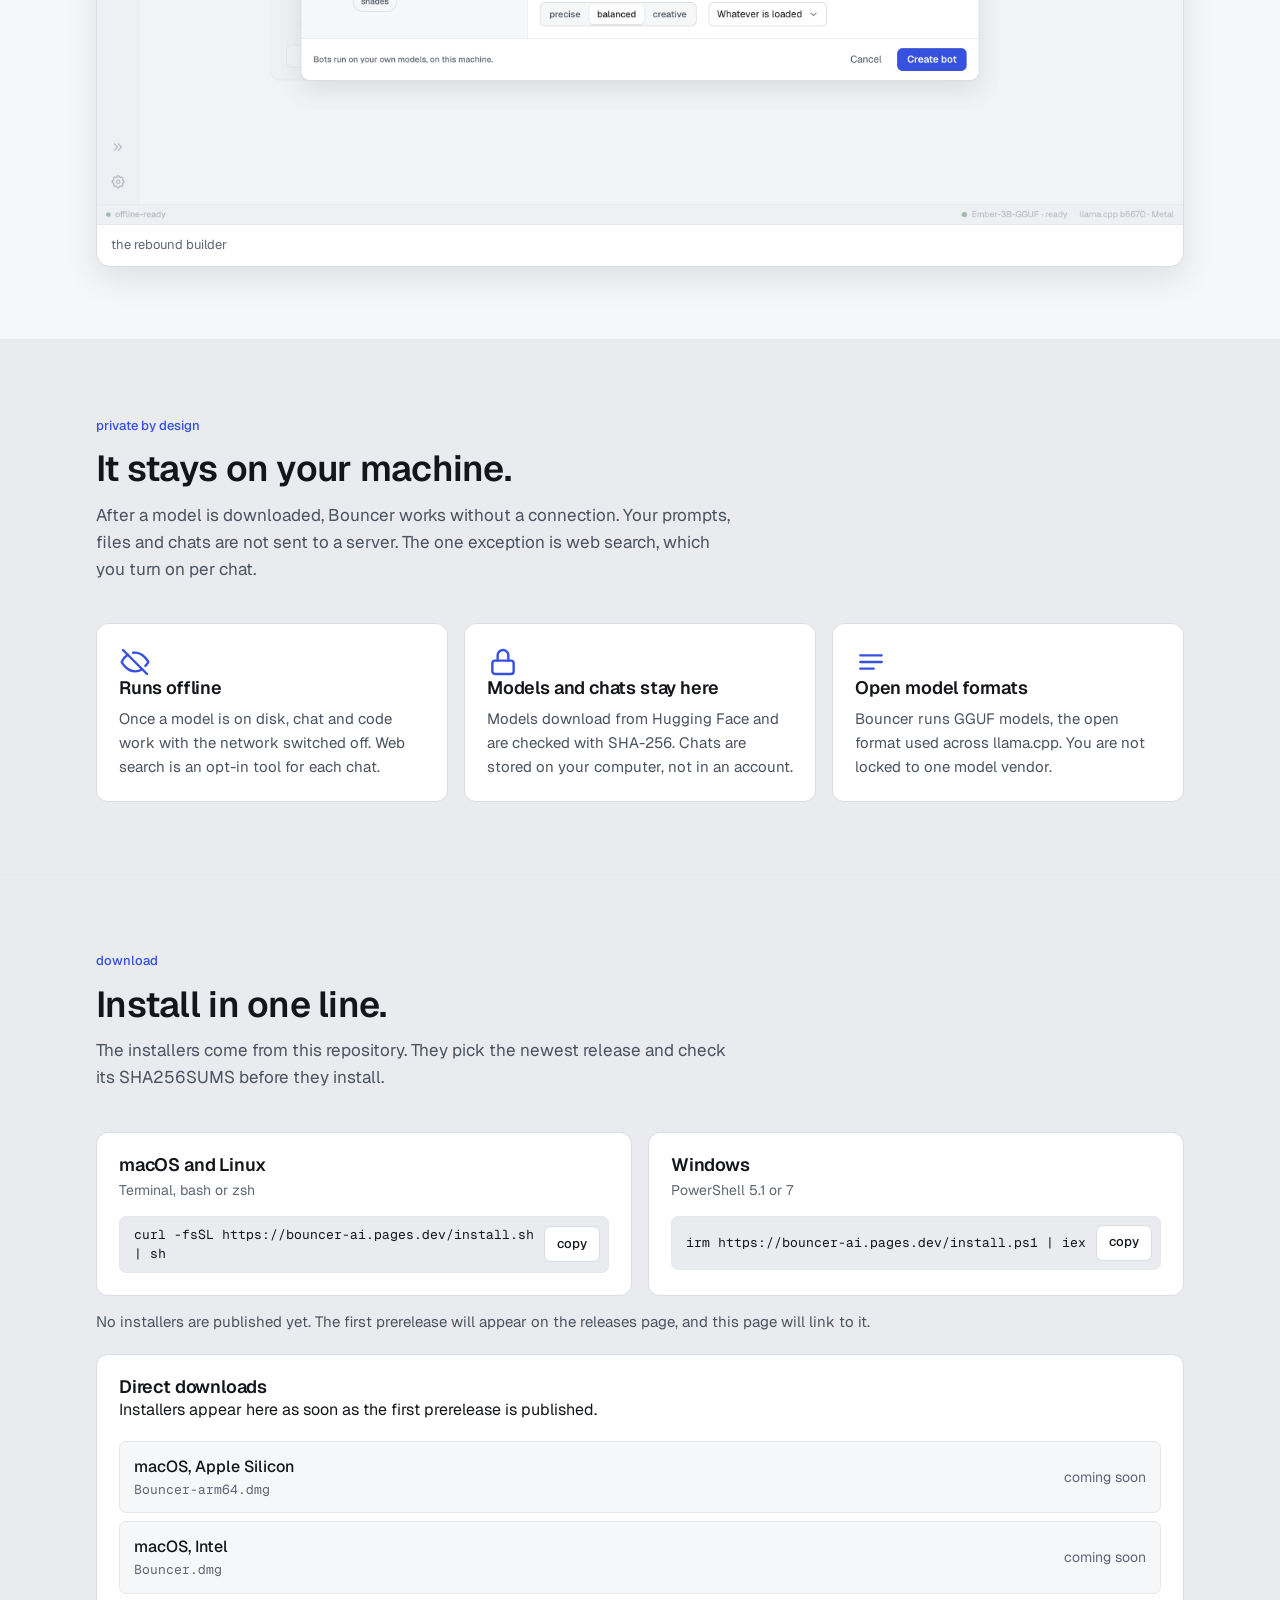
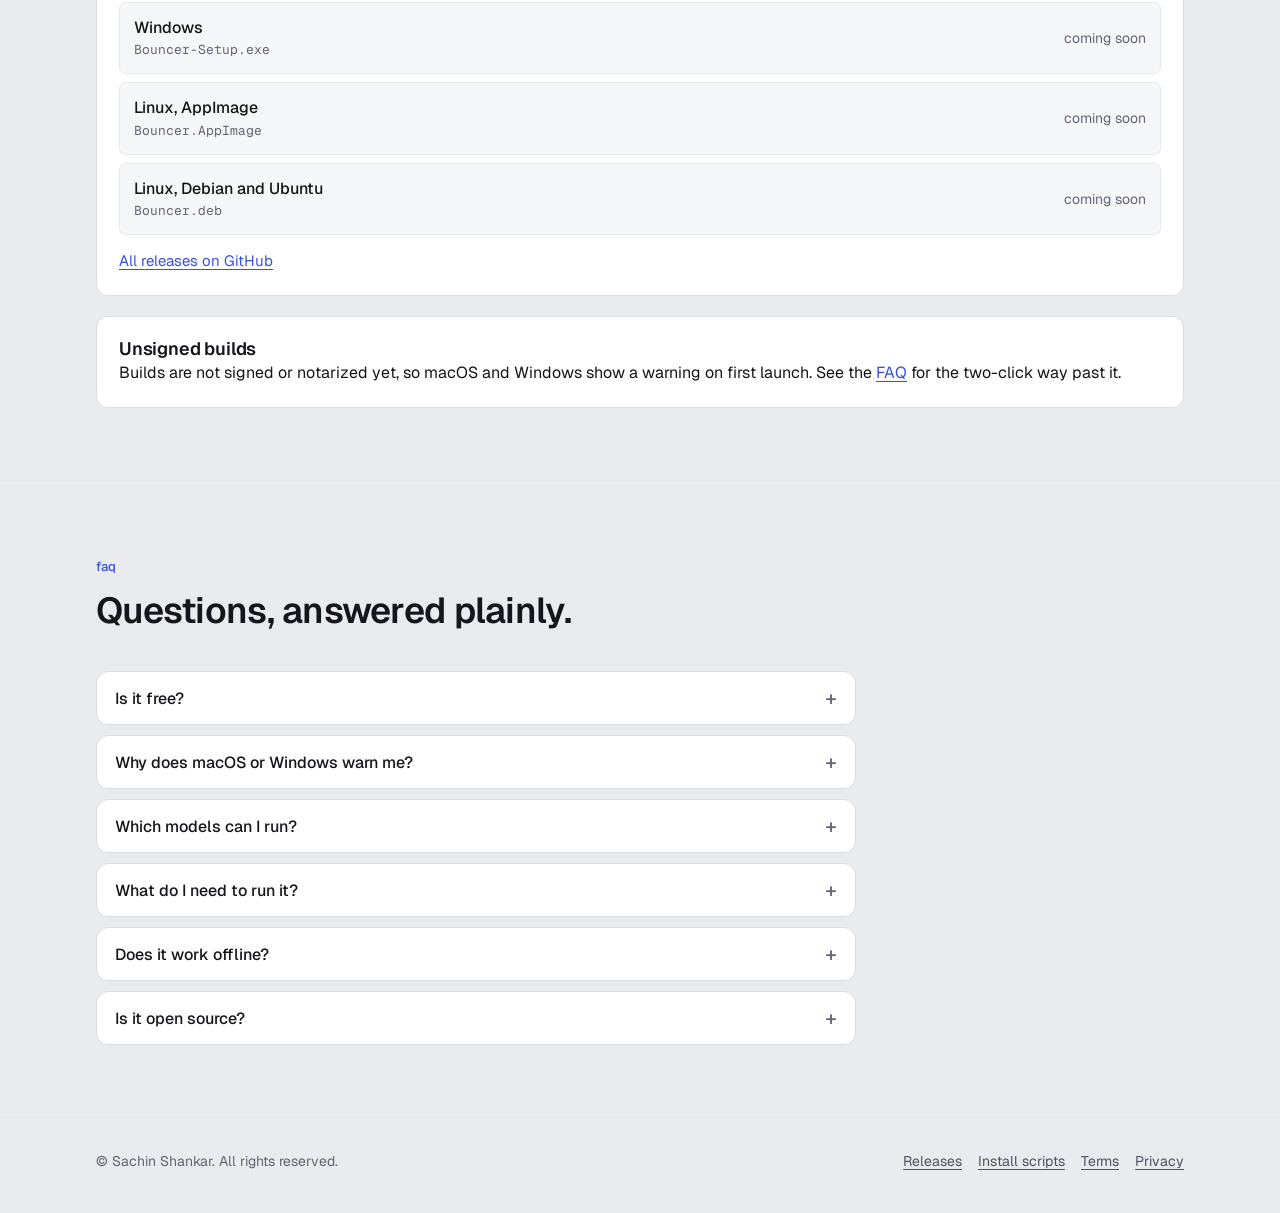
==== commit 56c3b5ab: "chore(site): move to bouncer-ai.pages.dev; getbouncer.pages.dev redirects - Every link, install comm" ====
--- a/site/index.html
+++ b/site/index.html
@@ -8,20 +8,20 @@
   <meta name="theme-color" content="#000000" />
   <link rel="icon" href="assets/brand/favicon-32.png" type="image/png" sizes="32x32" />
   <link rel="apple-touch-icon" href="assets/brand/apple-touch-icon.png" />
-  <link rel="canonical" href="https://getbouncer.pages.dev/" />
+  <link rel="canonical" href="https://bouncer-ai.pages.dev/" />
 
   <meta property="og:type" content="website" />
   <meta property="og:site_name" content="Bouncer" />
   <meta property="og:title" content="Bouncer" />
   <meta property="og:description" content="Your models. Your machine. Your bots. A local-first AI app for macOS, Windows and Linux." />
-  <meta property="og:url" content="https://getbouncer.pages.dev/" />
-  <meta property="og:image" content="https://getbouncer.pages.dev/assets/og.png" />
+  <meta property="og:url" content="https://bouncer-ai.pages.dev/" />
+  <meta property="og:image" content="https://bouncer-ai.pages.dev/assets/og.png" />
   <meta property="og:image:width" content="1200" />
   <meta property="og:image:height" content="630" />
   <meta name="twitter:card" content="summary_large_image" />
   <meta name="twitter:title" content="Bouncer" />
   <meta name="twitter:description" content="Your models. Your machine. Your bots." />
-  <meta name="twitter:image" content="https://getbouncer.pages.dev/assets/og.png" />
+  <meta name="twitter:image" content="https://bouncer-ai.pages.dev/assets/og.png" />
 
   <!-- Theme before first paint: a stored choice wins, otherwise the system preference decides in CSS. -->
   <script>
@@ -357,16 +357,16 @@
             <h3>macOS and Linux</h3>
             <p class="hint">Terminal, bash or zsh</p>
             <div class="cmd">
-              <code>curl -fsSL https://getbouncer.pages.dev/install.sh | sh</code>
-              <button class="btn copy" type="button" data-copy="curl -fsSL https://getbouncer.pages.dev/install.sh | sh">copy</button>
+              <code>curl -fsSL https://bouncer-ai.pages.dev/install.sh | sh</code>
+              <button class="btn copy" type="button" data-copy="curl -fsSL https://bouncer-ai.pages.dev/install.sh | sh">copy</button>
             </div>
           </div>
           <div class="card">
             <h3>Windows</h3>
             <p class="hint">PowerShell 5.1 or 7</p>
             <div class="cmd">
-              <code>irm https://getbouncer.pages.dev/install.ps1 | iex</code>
-              <button class="btn copy" type="button" data-copy="irm https://getbouncer.pages.dev/install.ps1 | iex">copy</button>
+              <code>irm https://bouncer-ai.pages.dev/install.ps1 | iex</code>
+              <button class="btn copy" type="button" data-copy="irm https://bouncer-ai.pages.dev/install.ps1 | iex">copy</button>
             </div>
           </div>
         </div>
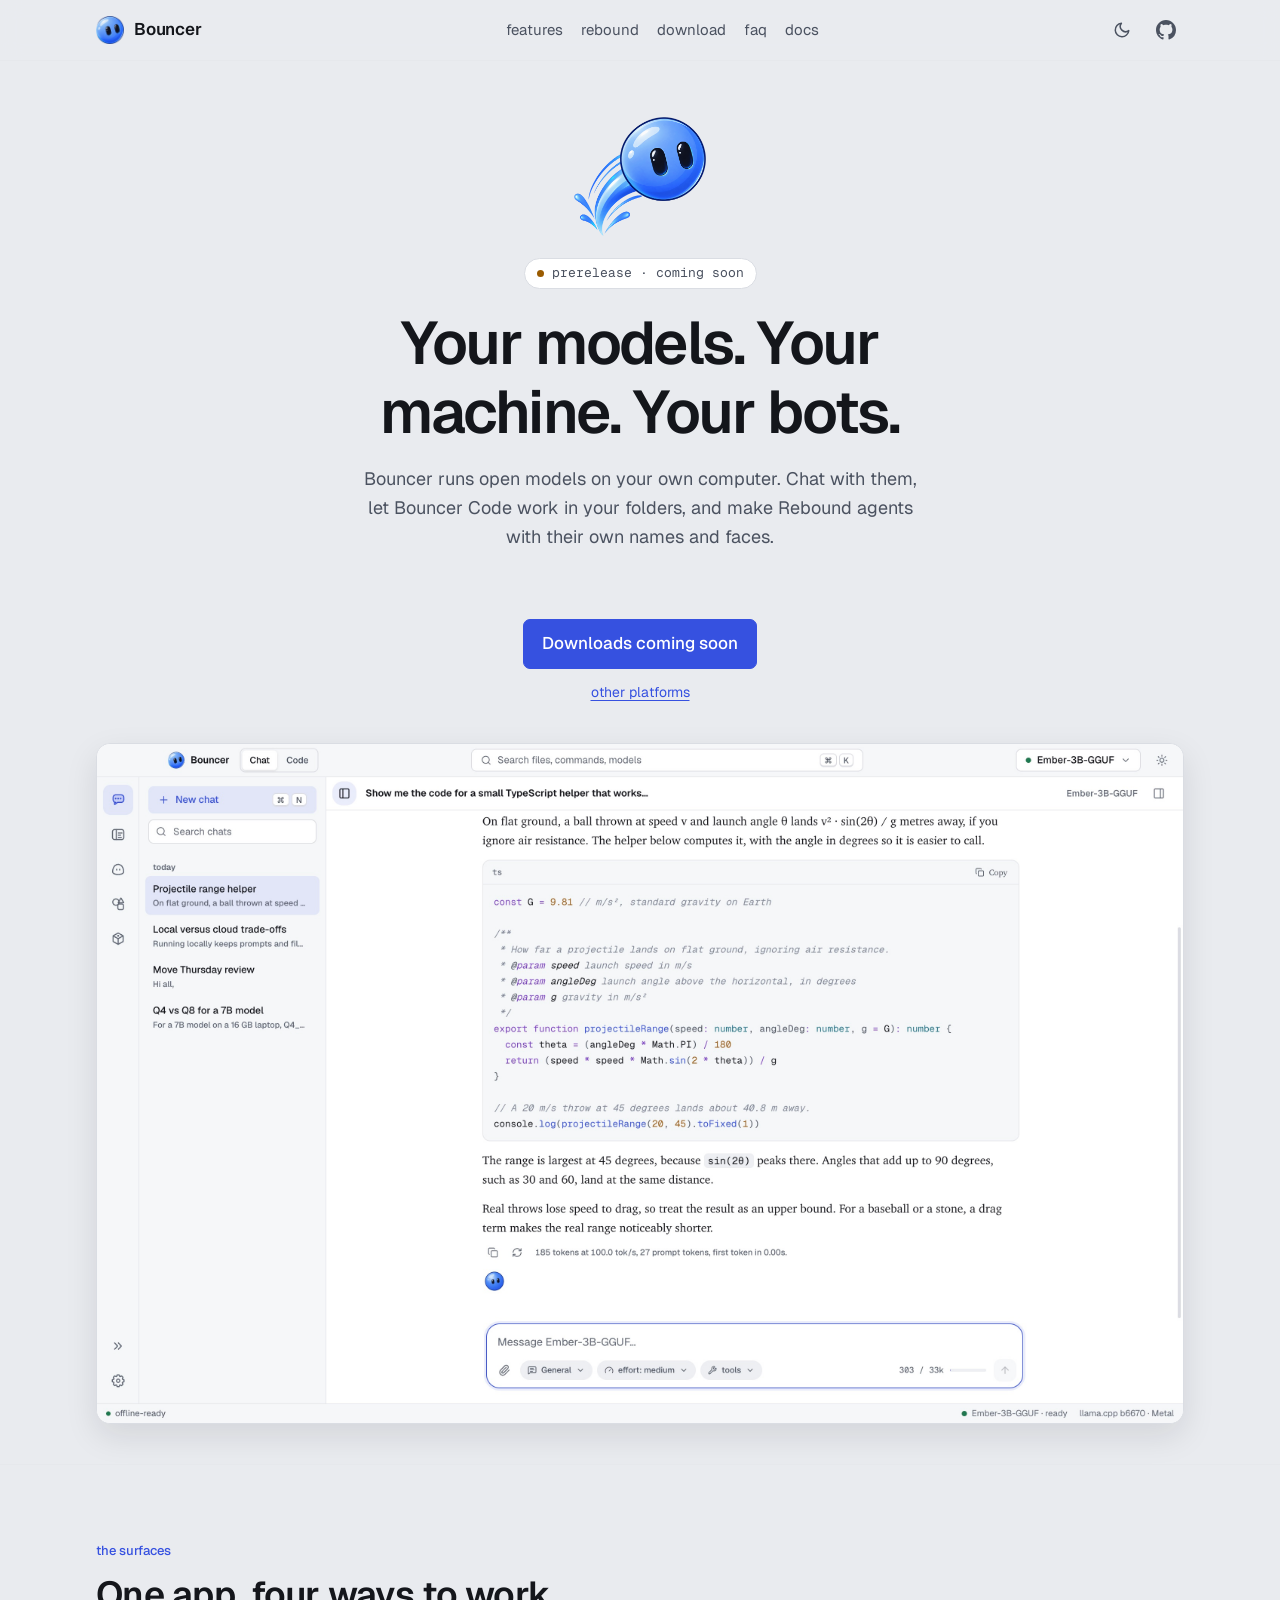
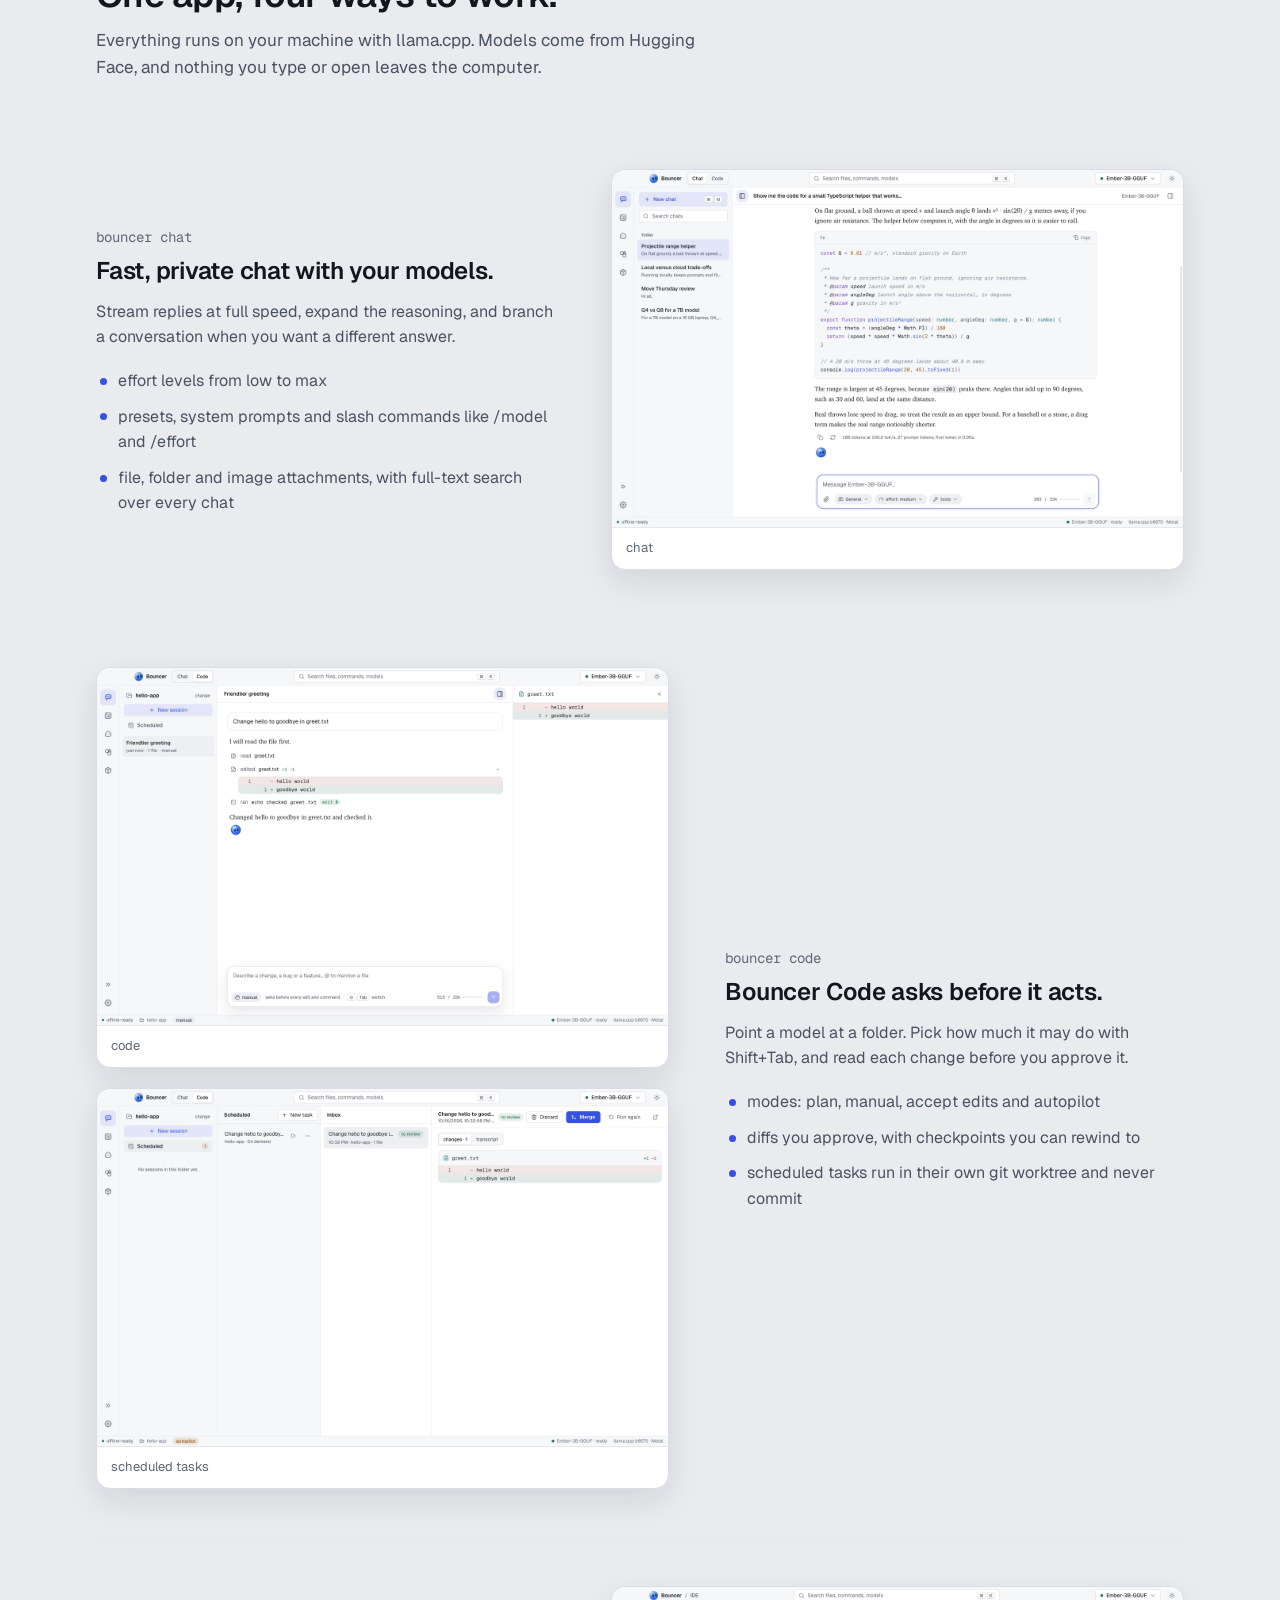
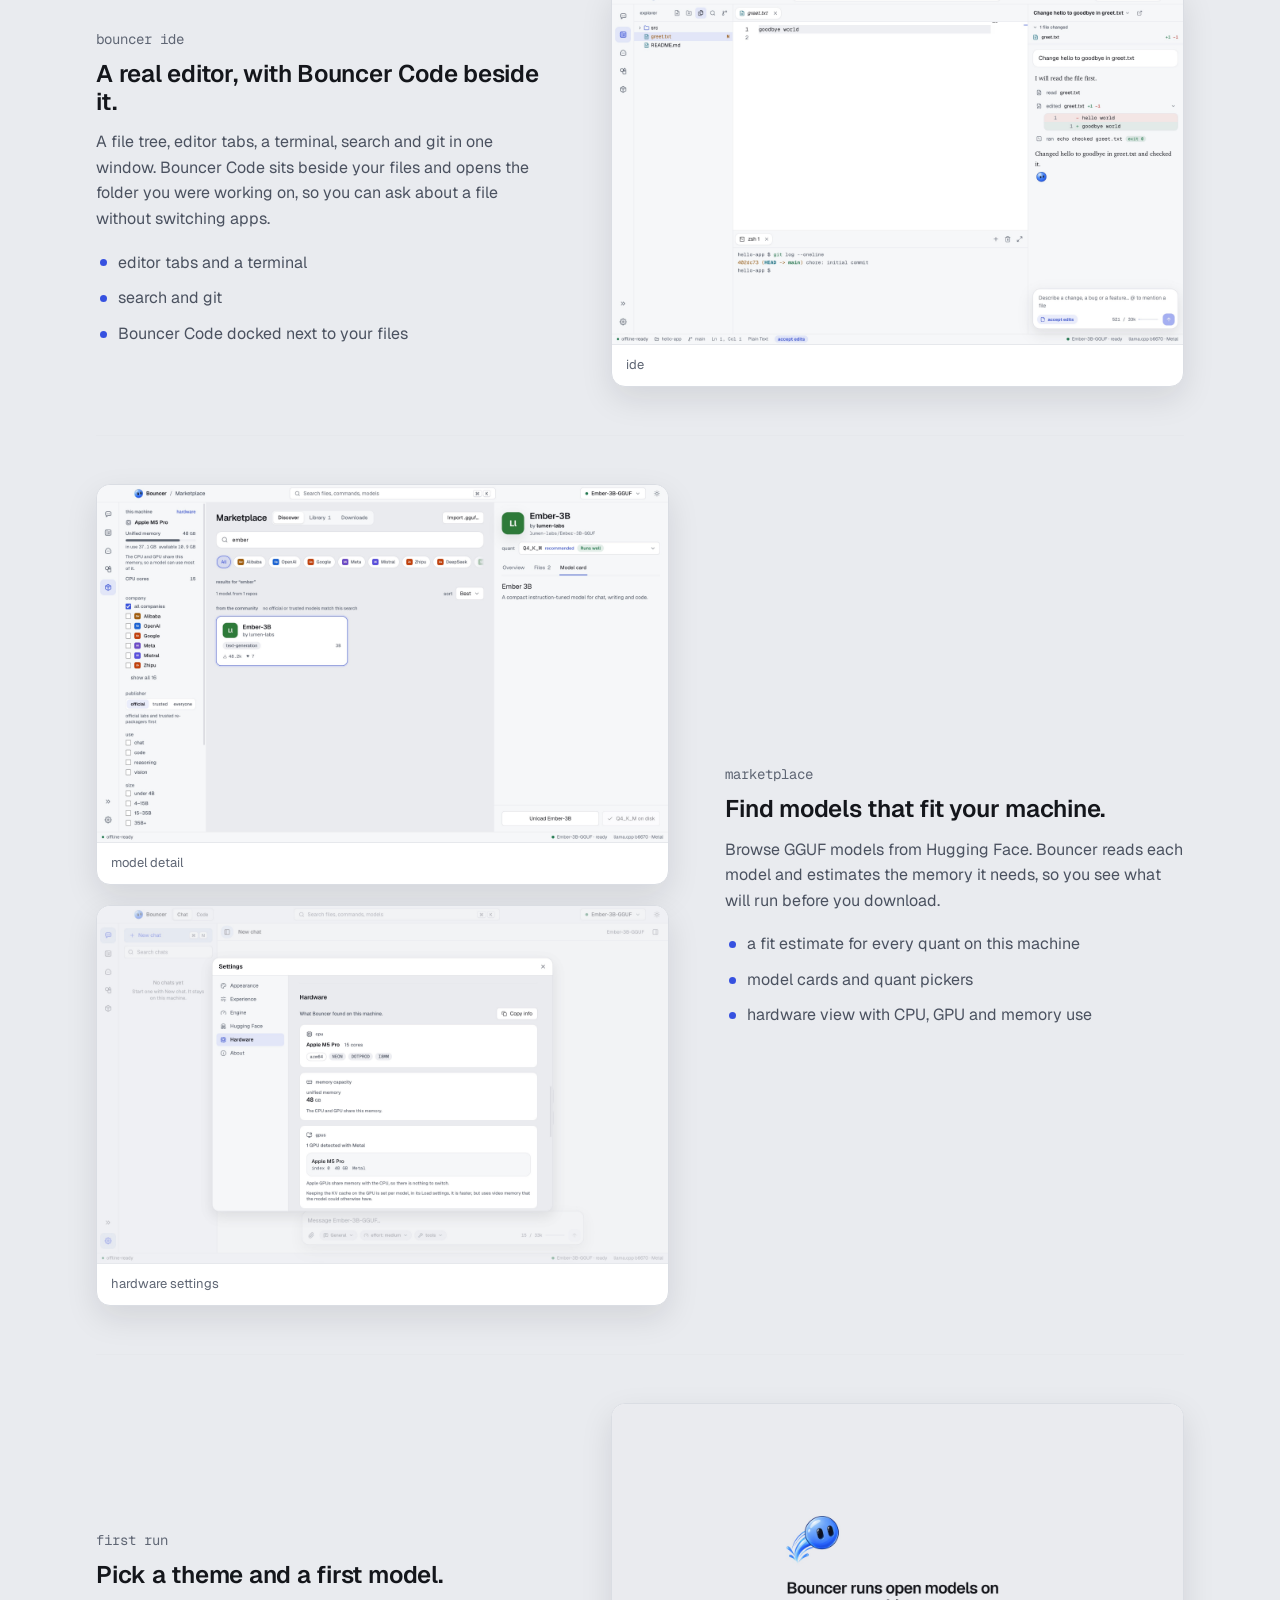
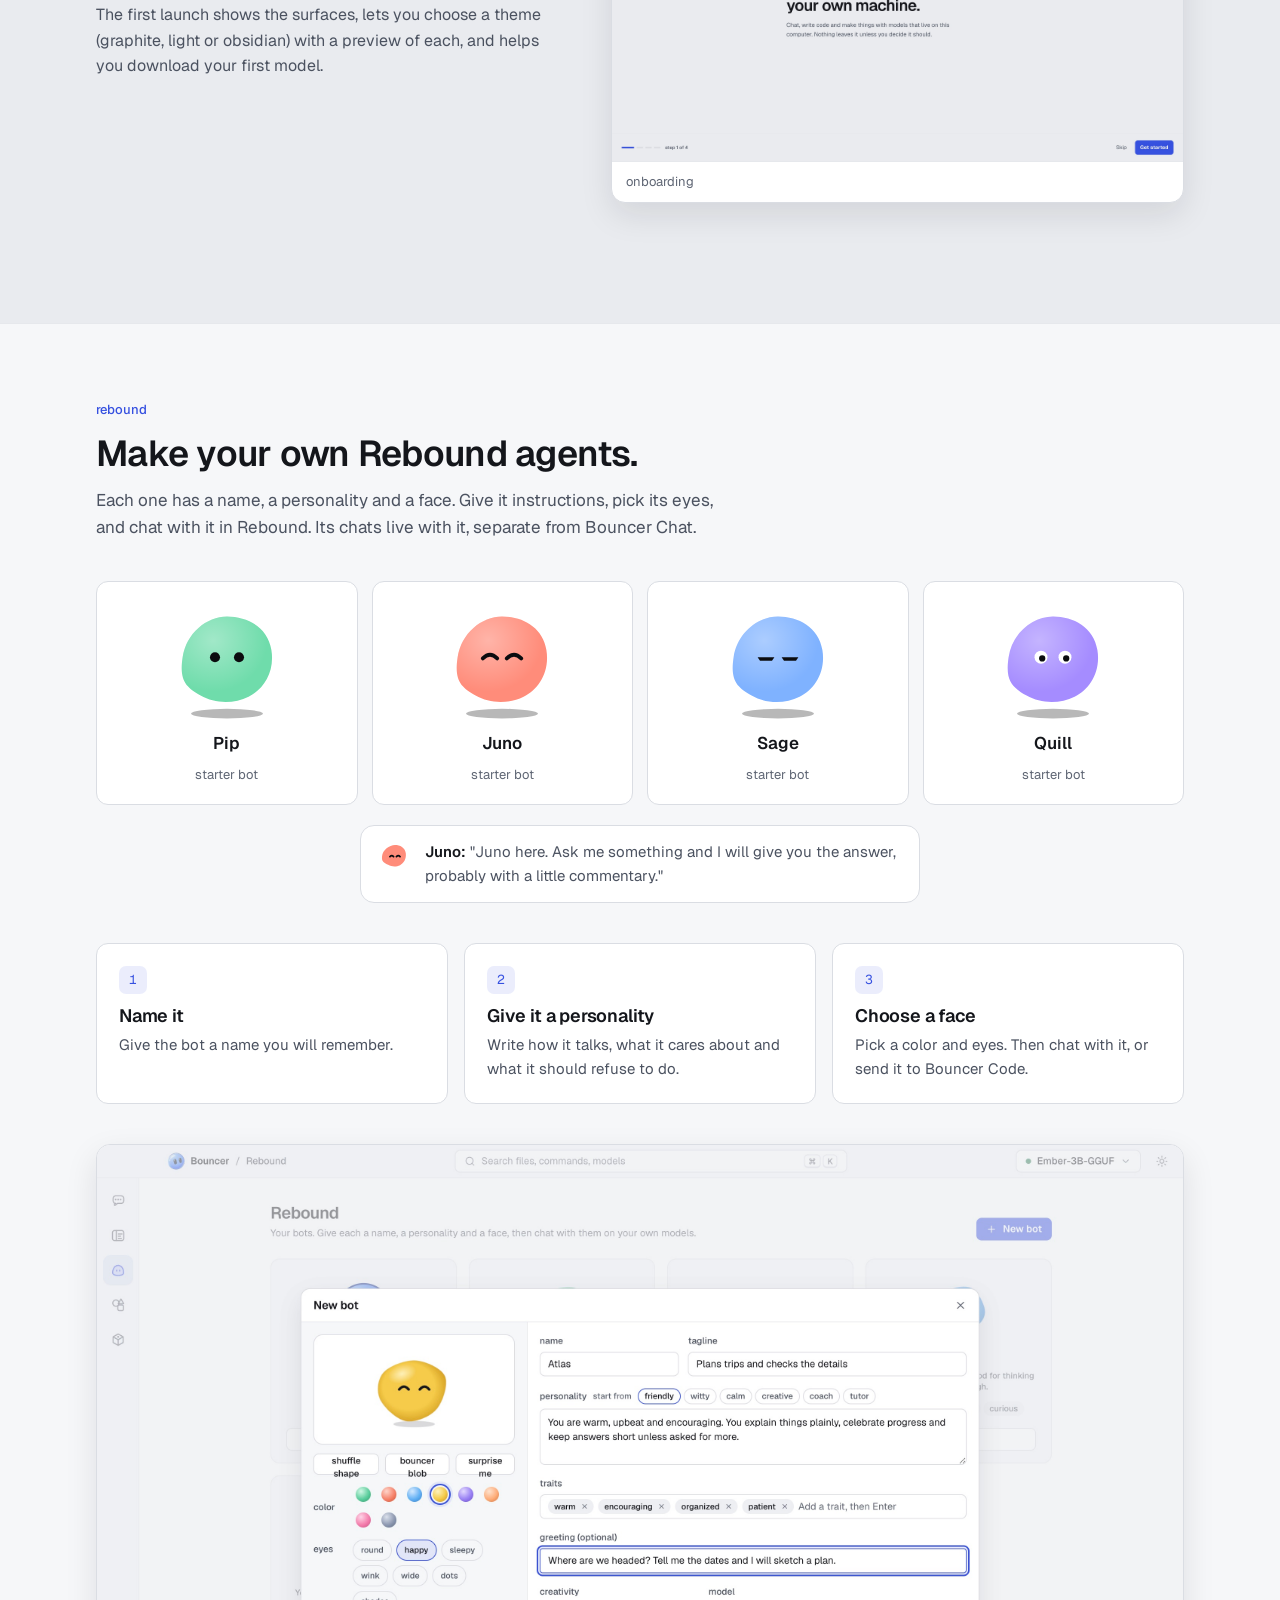
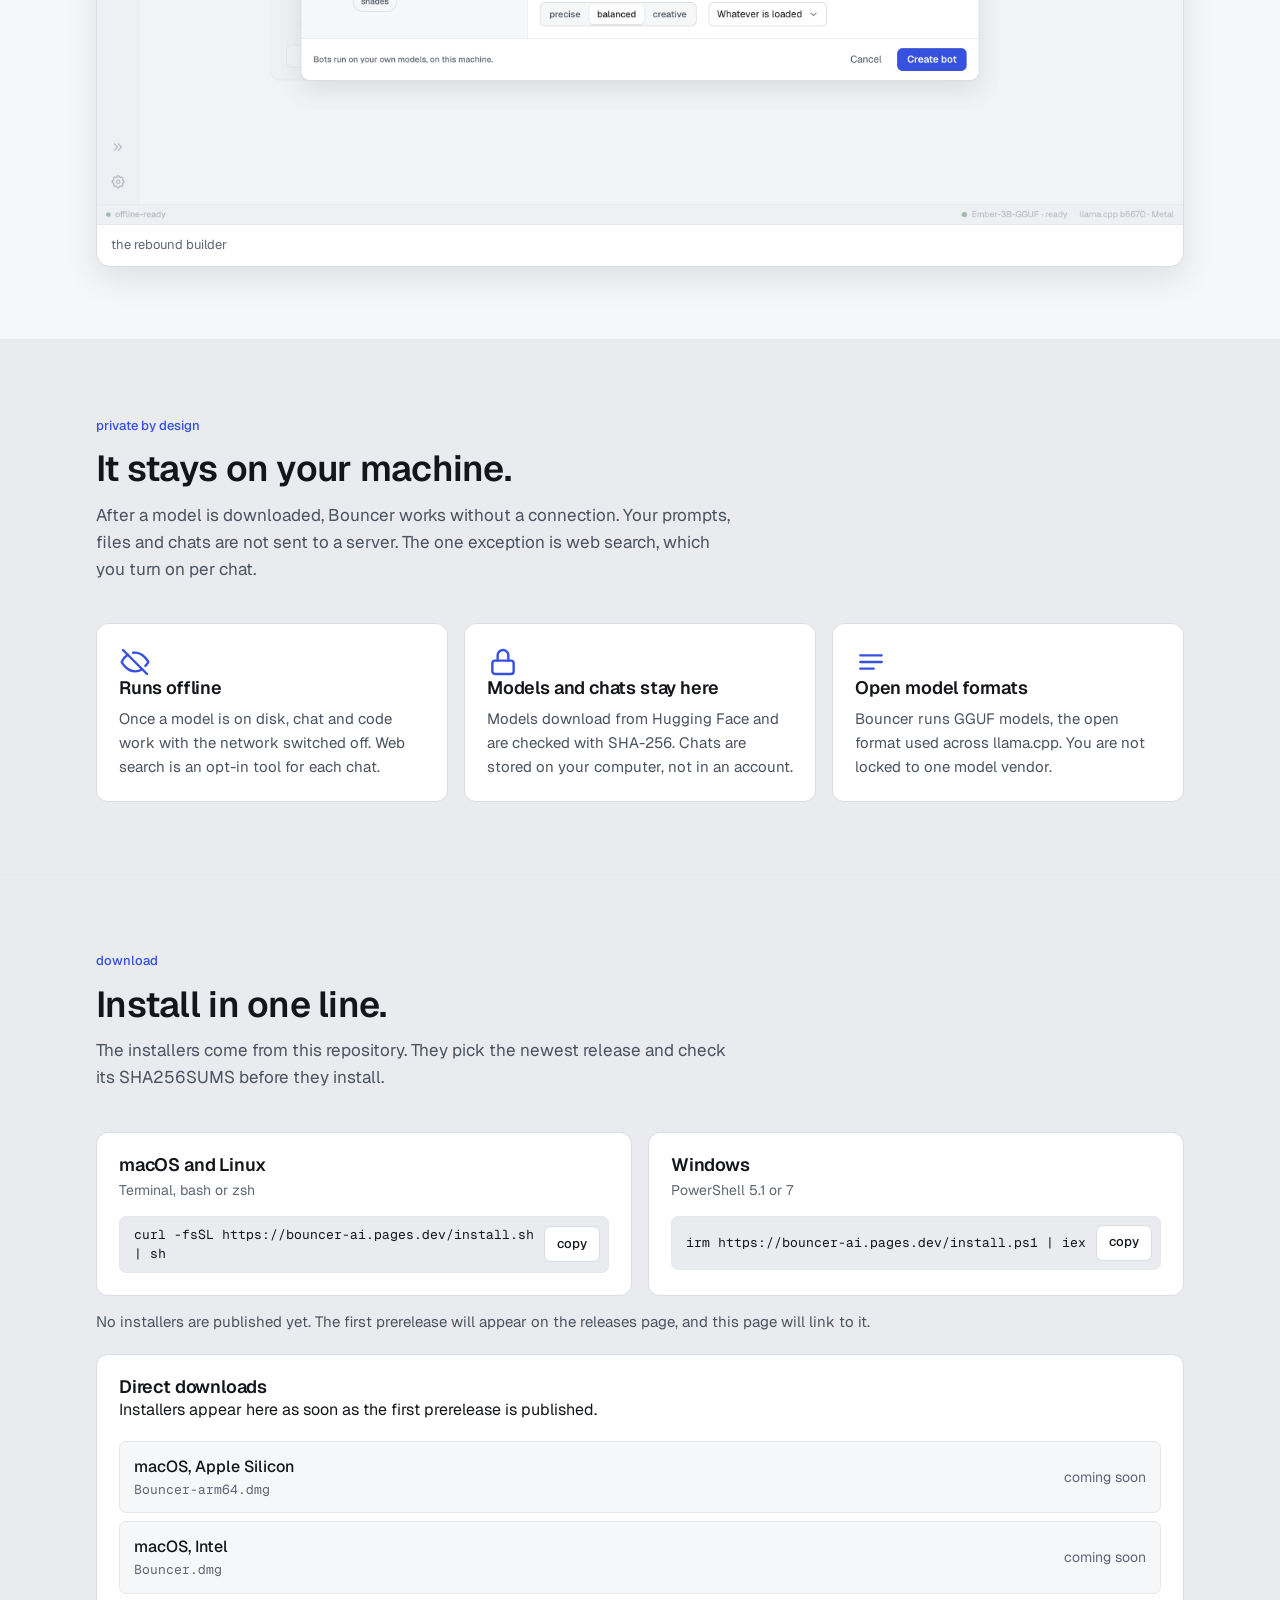
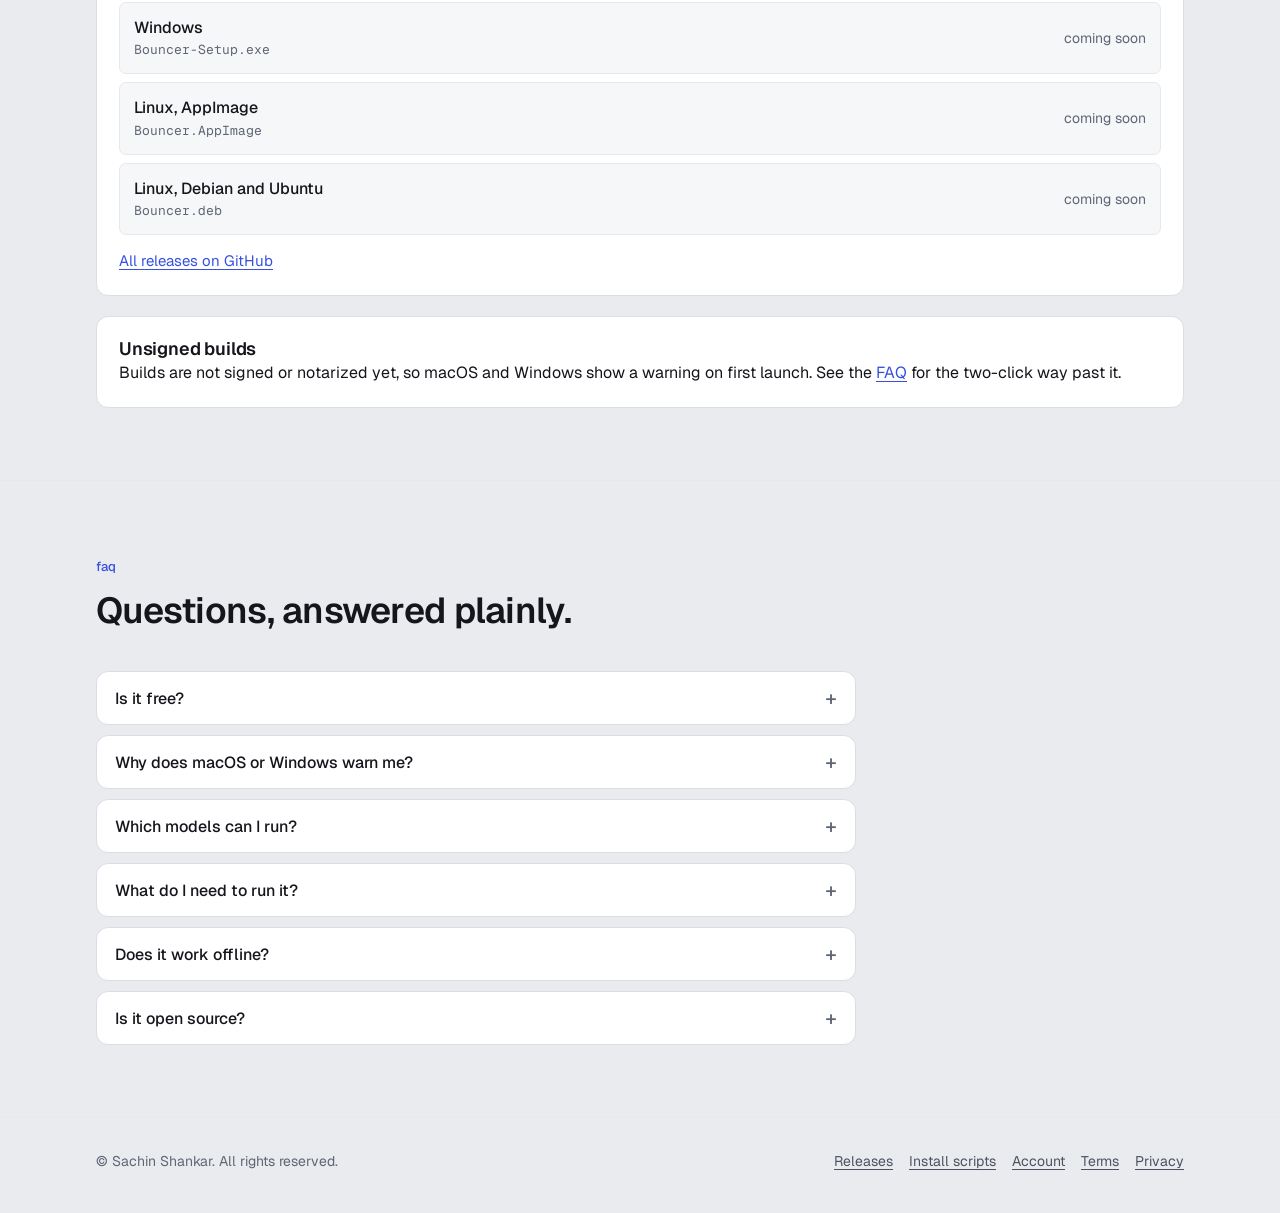
==== commit 42de74cc: "feat(site): account portal with passkeys, devices, sync and account deletion" ====
--- a/site/index.html
+++ b/site/index.html
@@ -463,6 +463,7 @@
       <nav aria-label="footer">
         <a href="https://github.com/shankar-sachin/get-bouncer/releases">Releases</a>
         <a href="https://github.com/shankar-sachin/get-bouncer/blob/main/install.sh">Install scripts</a>
+        <a href="account">Account</a>
         <a href="terms.html">Terms</a>
         <a href="privacy.html">Privacy</a>
       </nav>
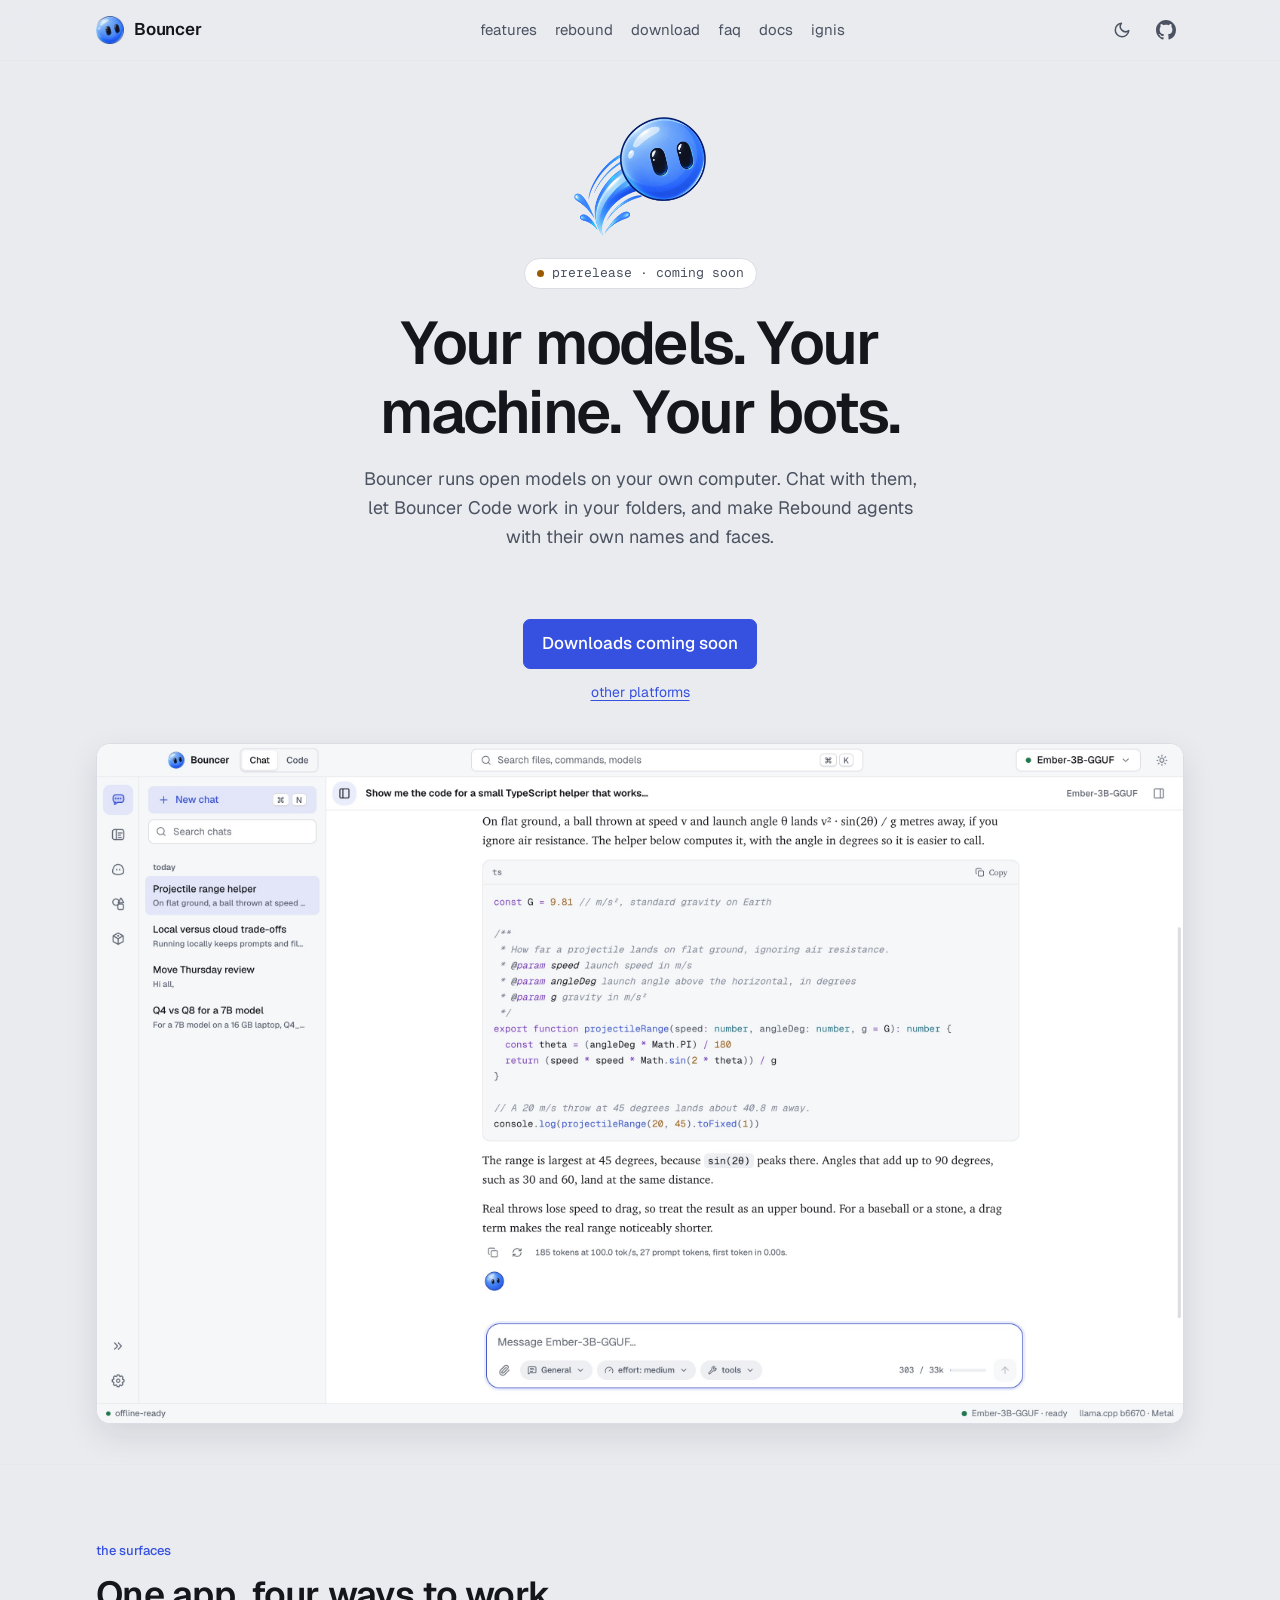
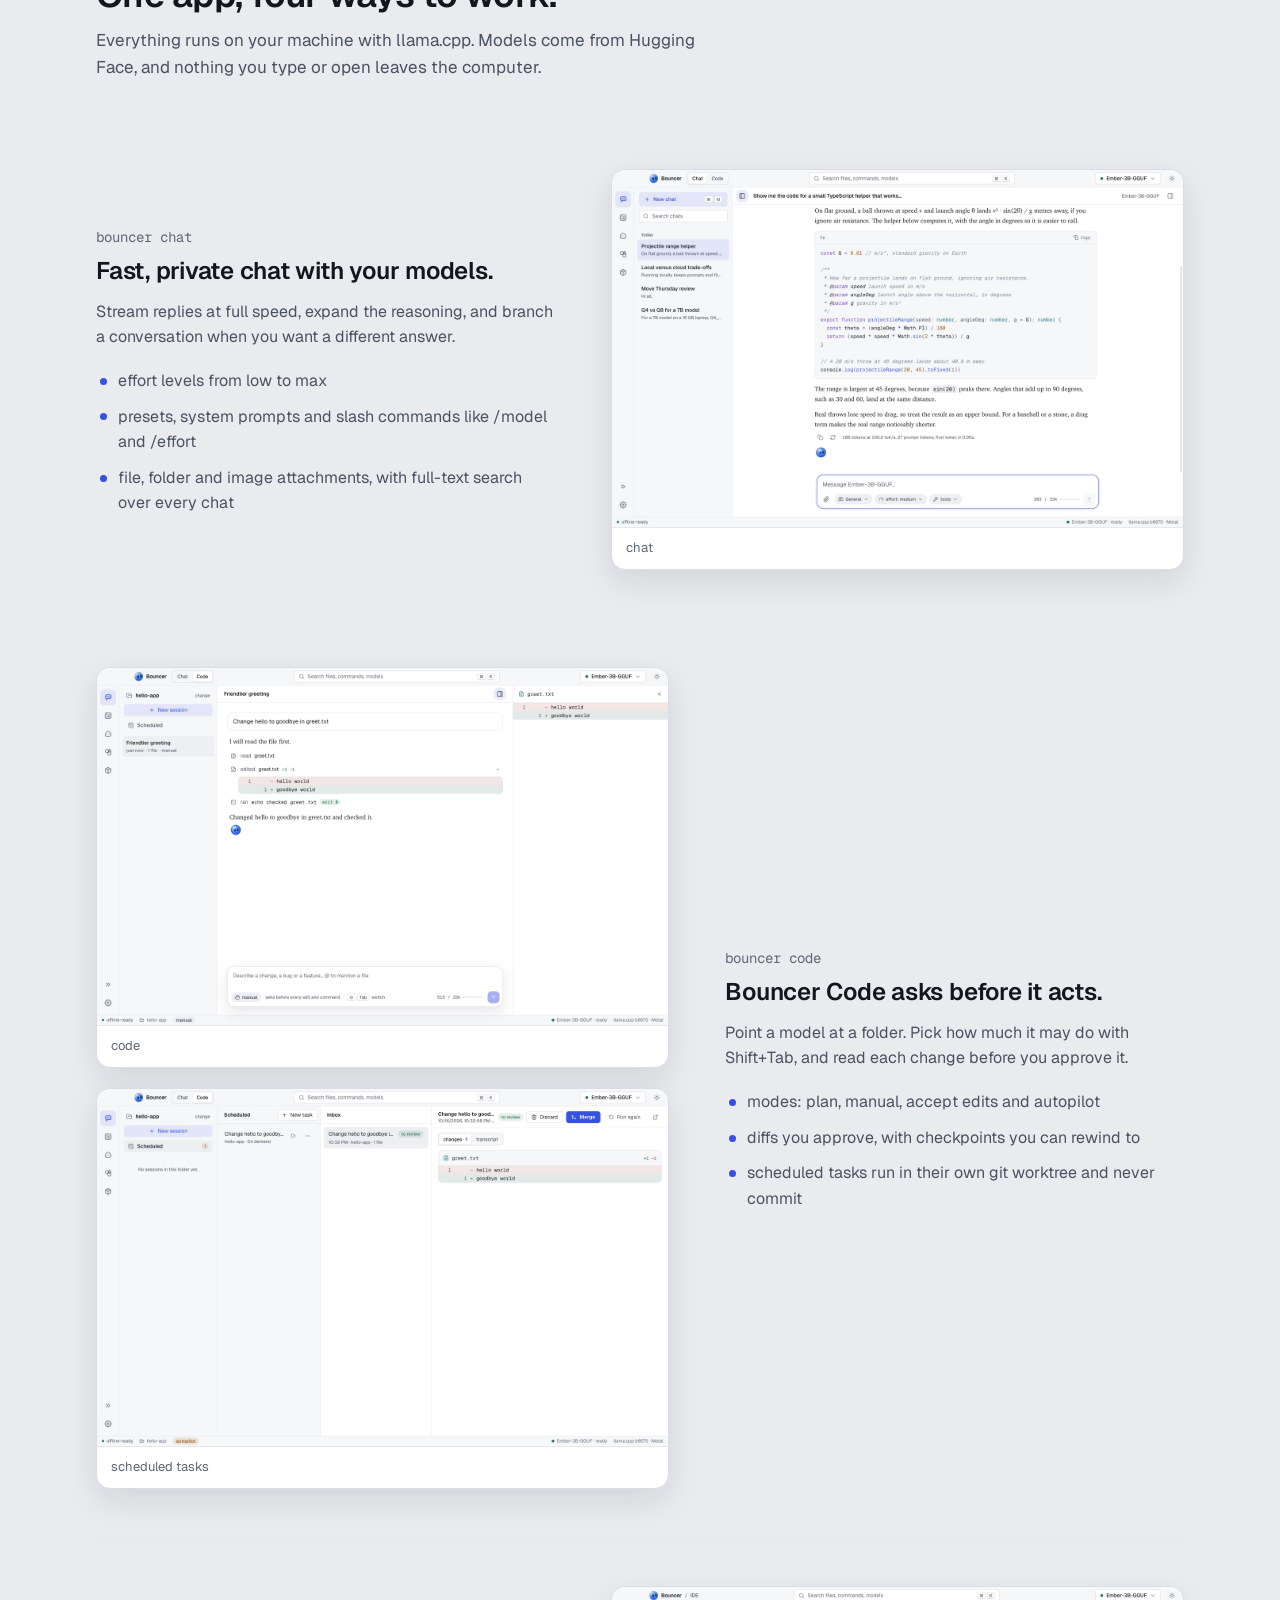
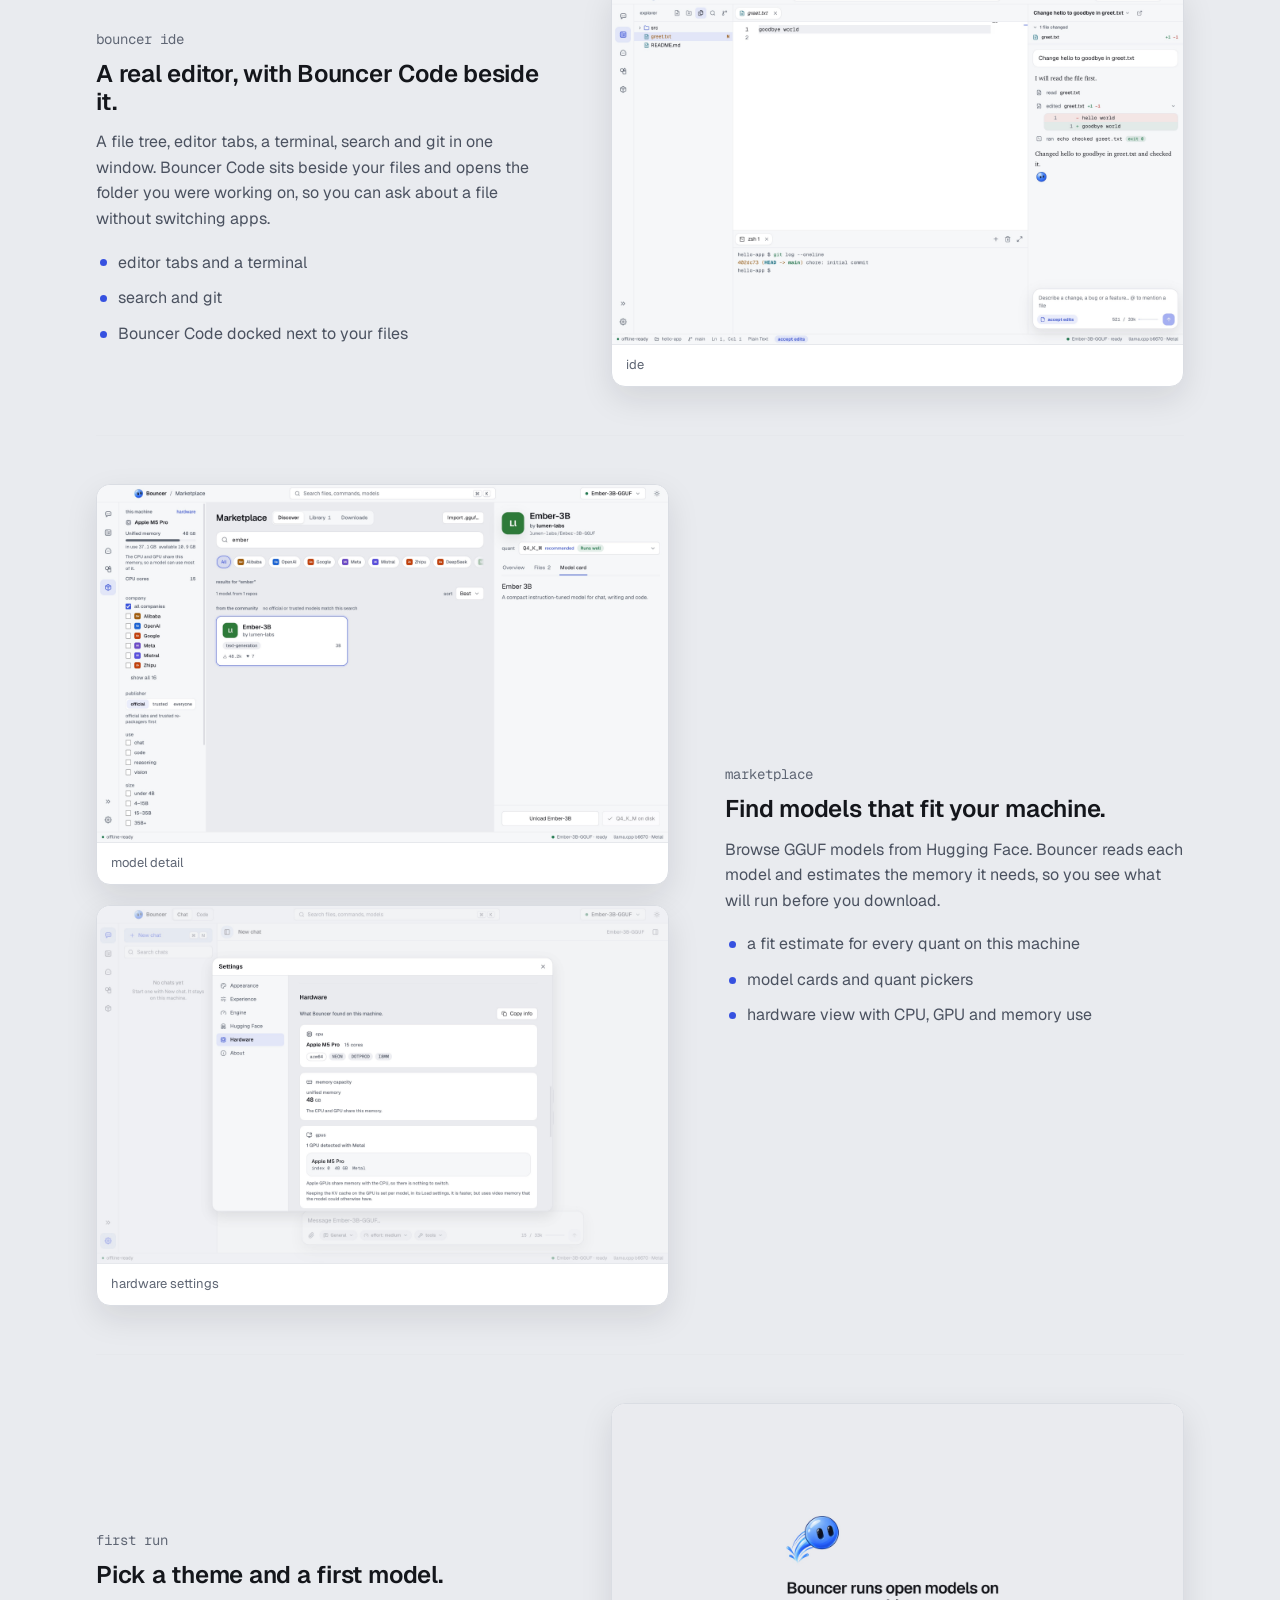
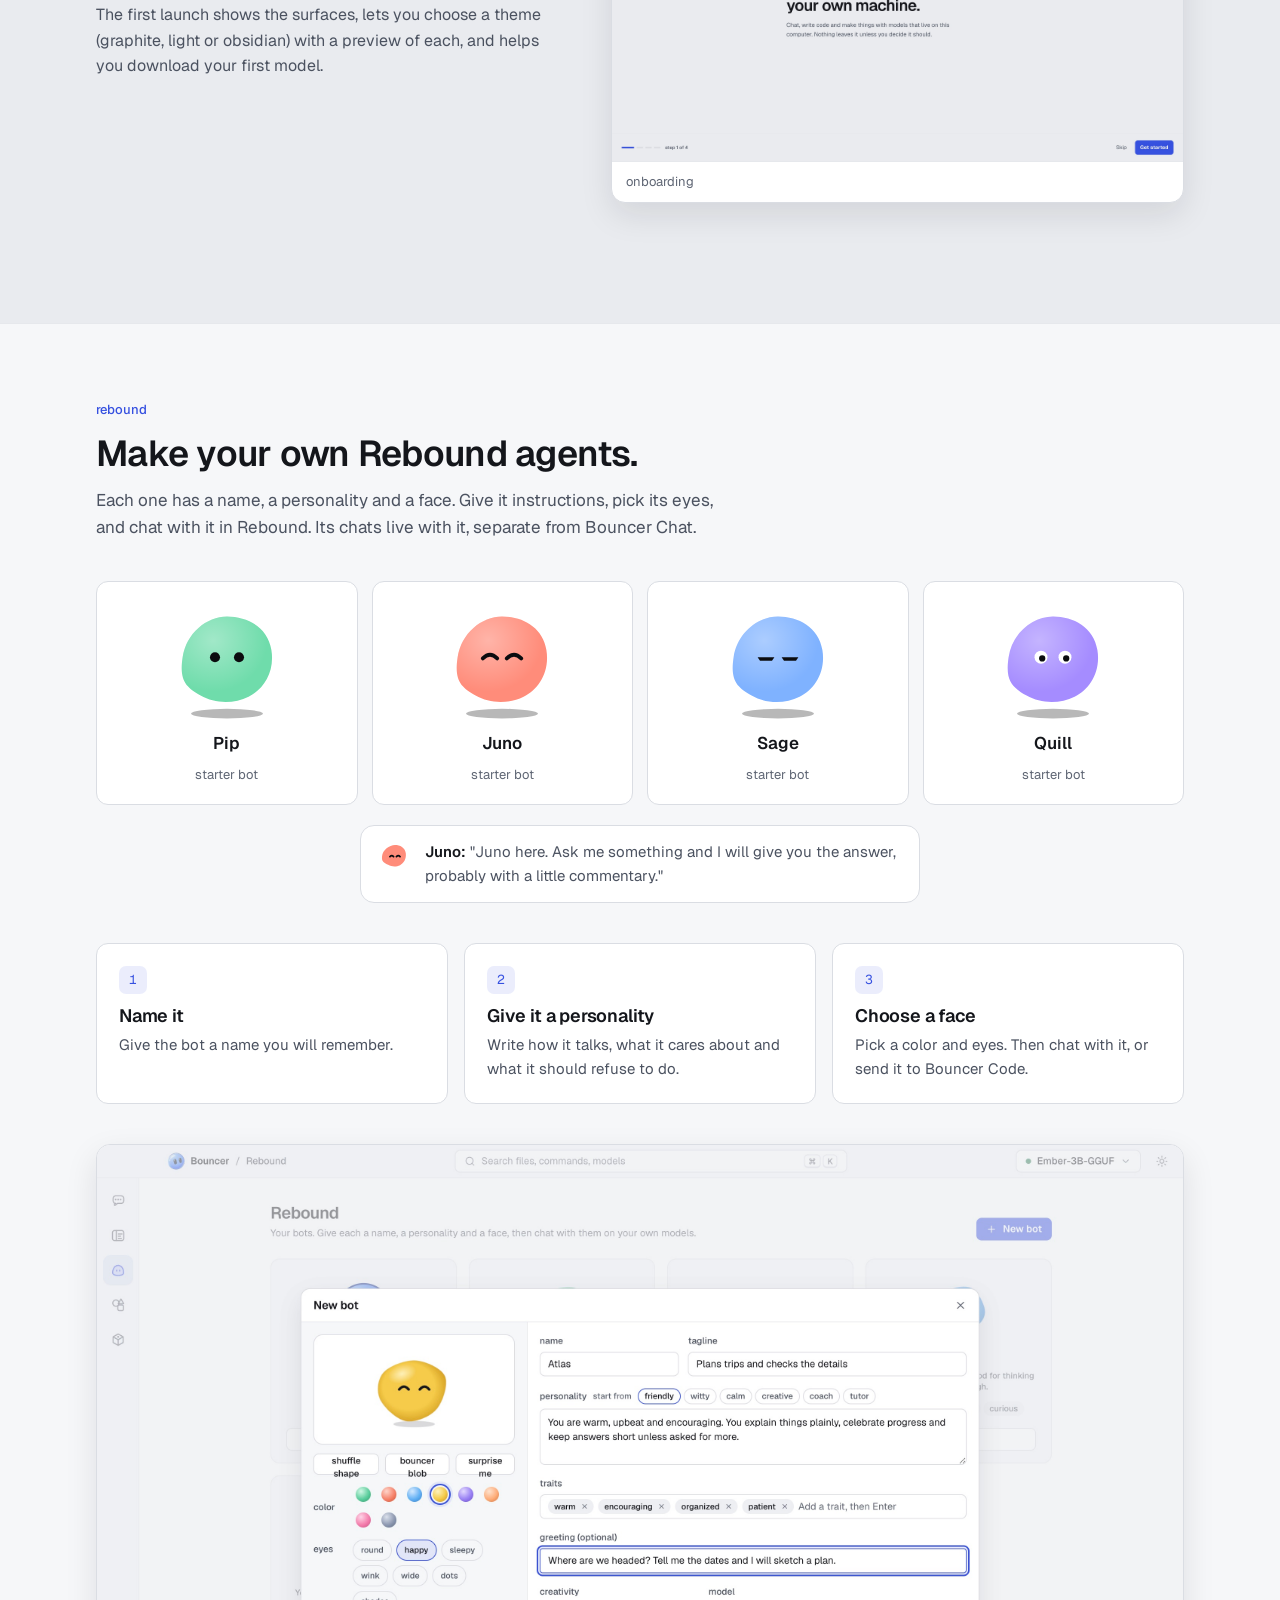
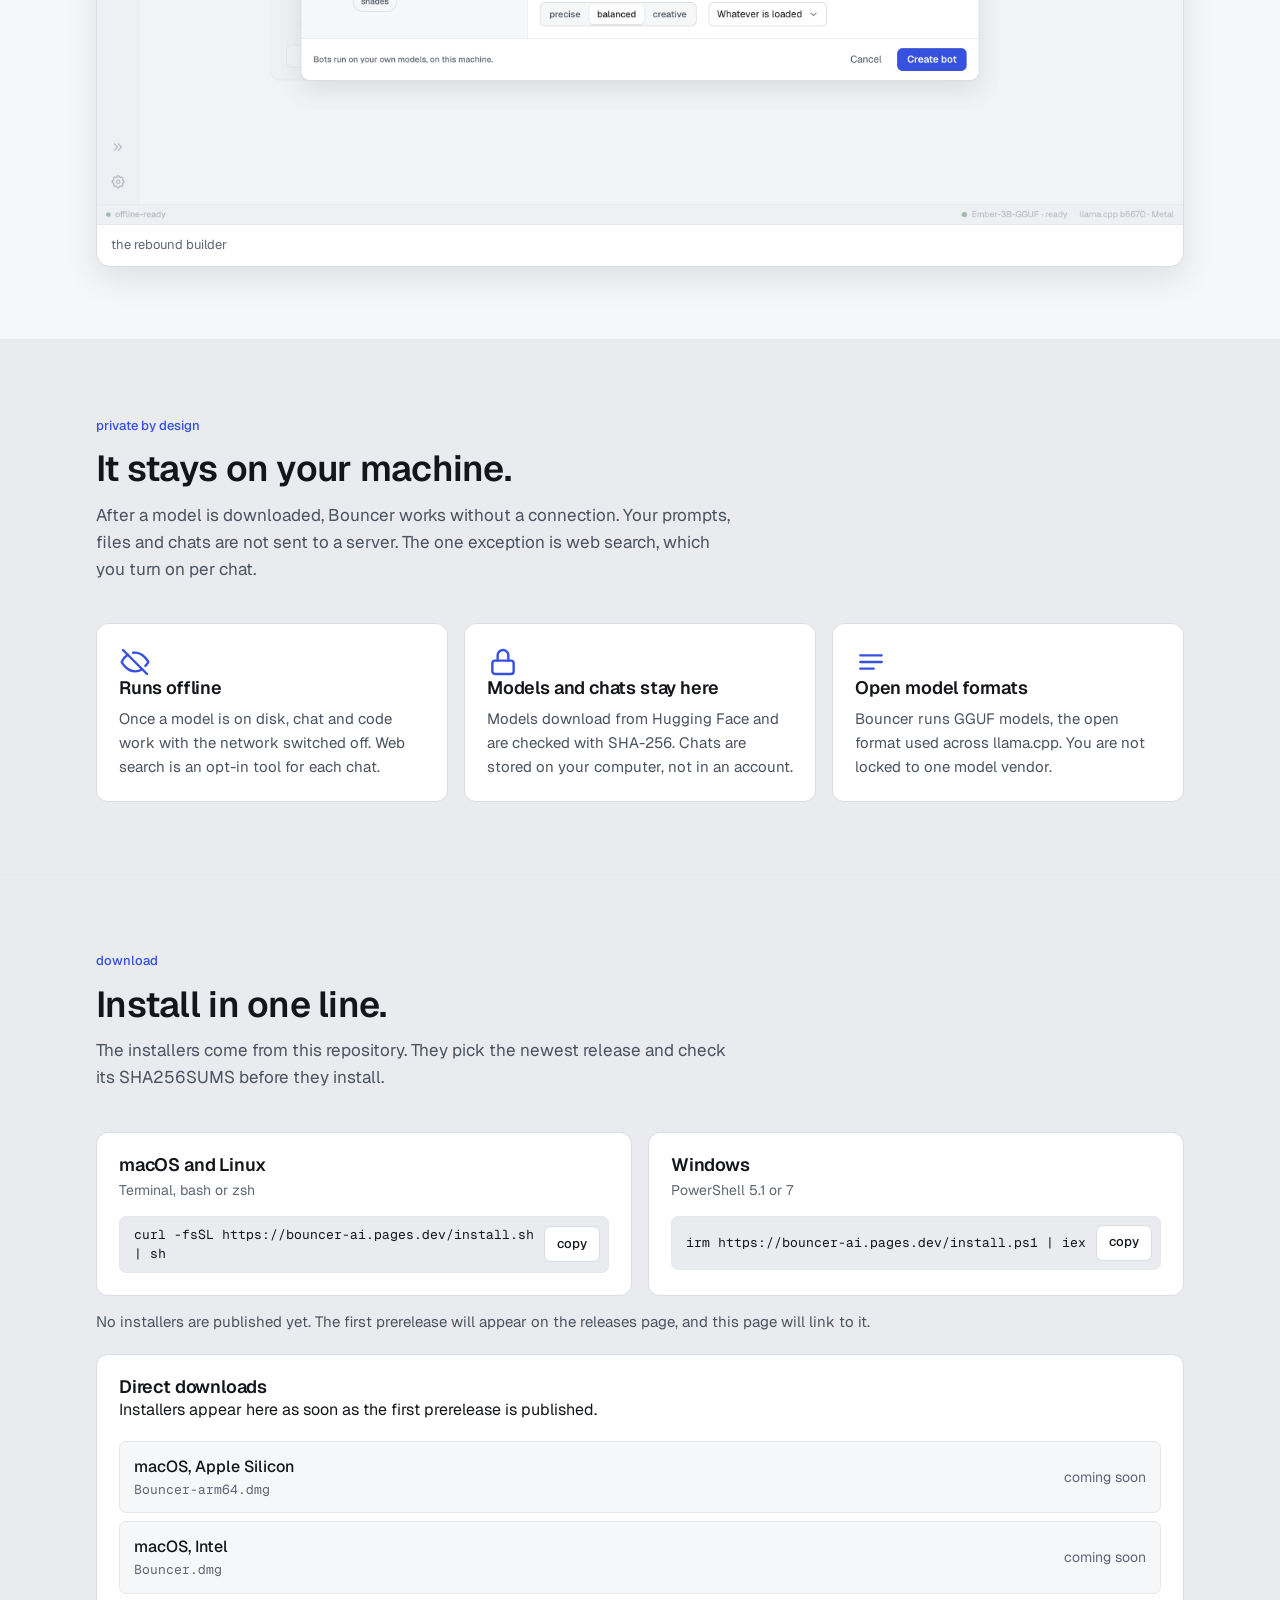
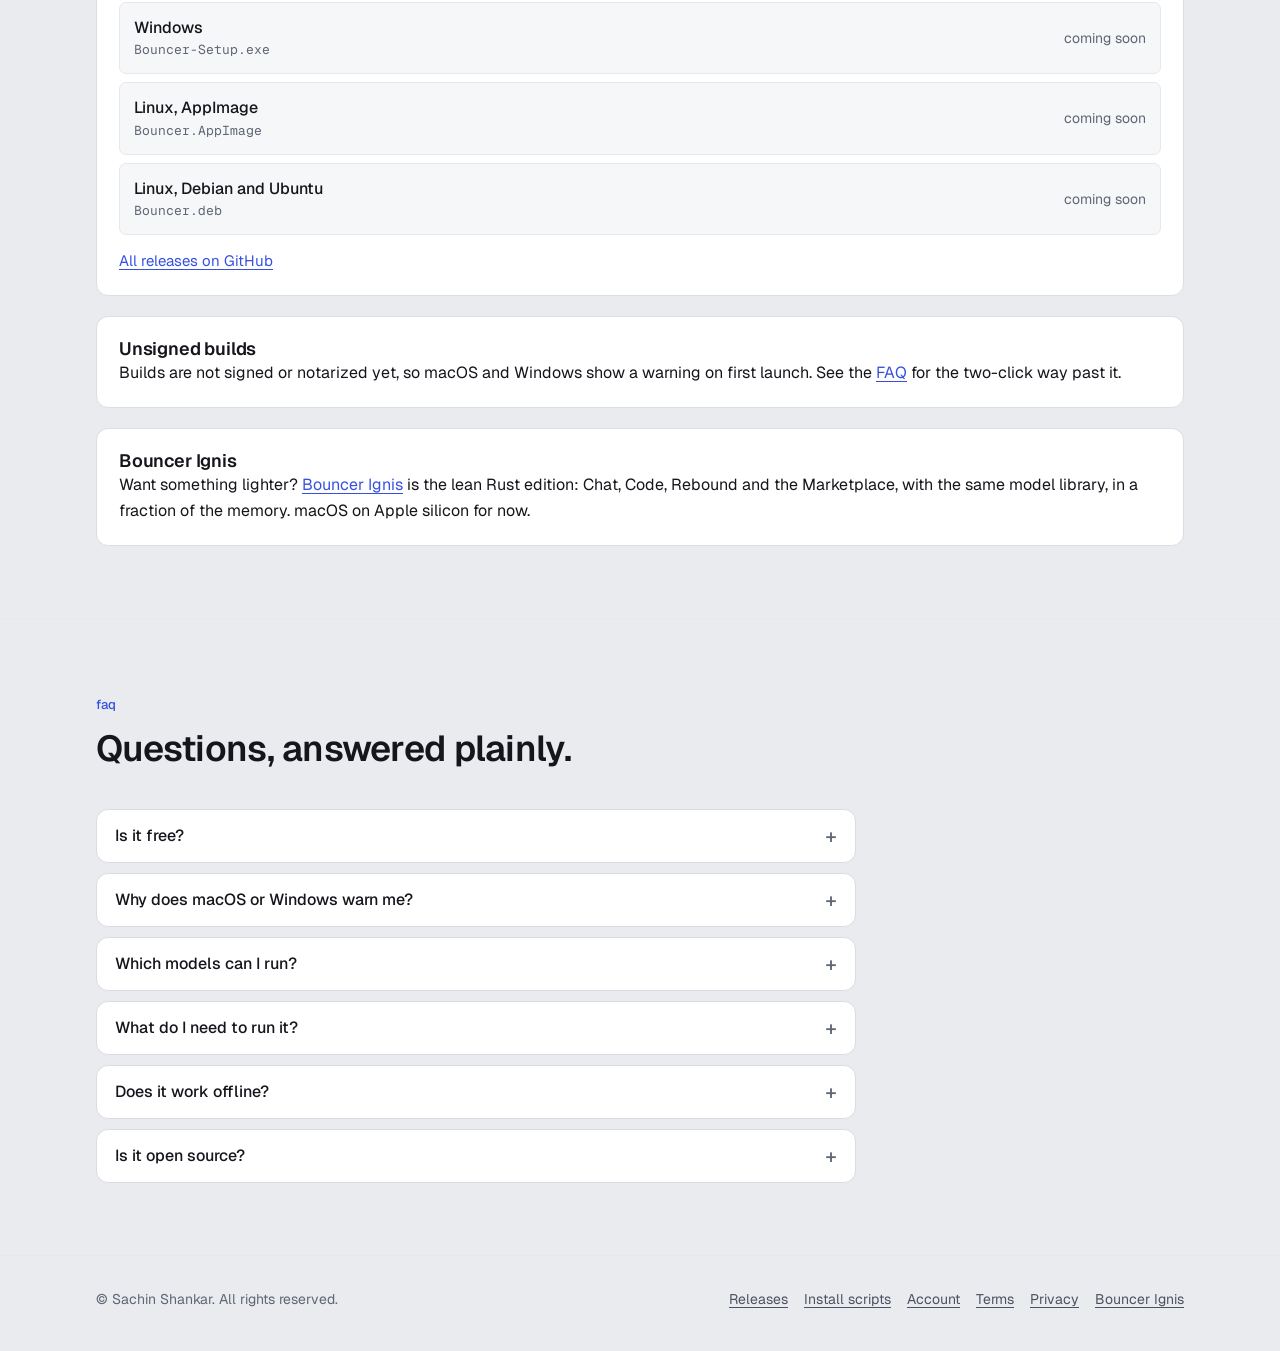
==== commit e69a2ca6: "feat(site): serve Bouncer Ignis at /ignis and link it The Pages build fetches get-ignis and builds i" ====
--- a/site/index.html
+++ b/site/index.html
@@ -54,6 +54,7 @@
         <a href="#download">download</a>
         <a href="#faq">faq</a>
         <a href="docs.html#/getting-started">docs</a>
+        <a href="ignis/">ignis</a>
       </nav>
       <div class="header-tools">
         <button class="btn btn-quiet btn-icon" type="button" id="theme-toggle" aria-label="switch to light theme">
@@ -405,6 +406,11 @@
           <h3>Unsigned builds</h3>
           <p class="hint" style="margin-bottom: 0">Builds are not signed or notarized yet, so macOS and Windows show a warning on first launch. See the <a href="#faq">FAQ</a> for the two-click way past it.</p>
         </div>
+
+        <div class="card" style="margin-top: 20px">
+          <h3>Bouncer Ignis</h3>
+          <p class="hint" style="margin-bottom: 0">Want something lighter? <a href="ignis/">Bouncer Ignis</a> is the lean Rust edition: Chat, Code, Rebound and the Marketplace, with the same model library, in a fraction of the memory. macOS on Apple silicon for now.</p>
+        </div>
       </div>
     </section>
 
@@ -466,6 +472,7 @@
         <a href="account">Account</a>
         <a href="terms.html">Terms</a>
         <a href="privacy.html">Privacy</a>
+        <a href="ignis/">Bouncer Ignis</a>
       </nav>
     </div>
   </footer>
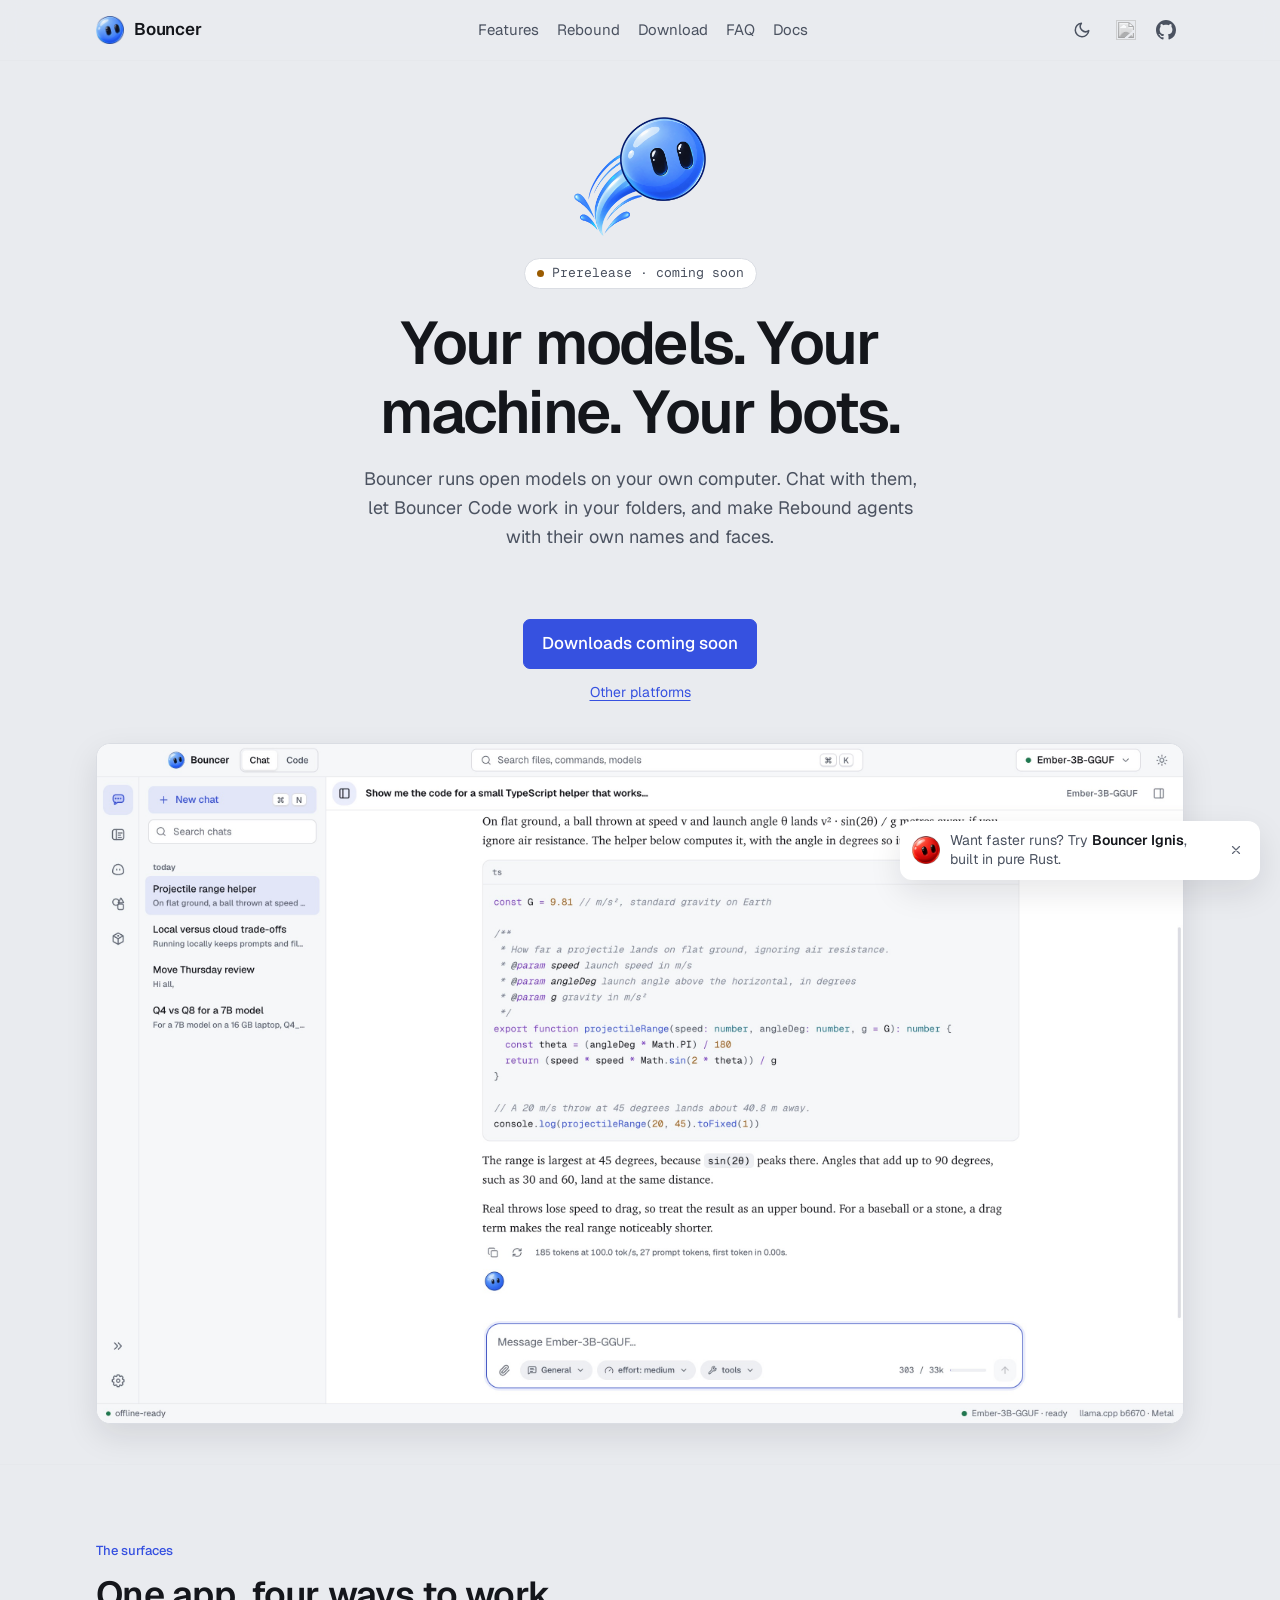
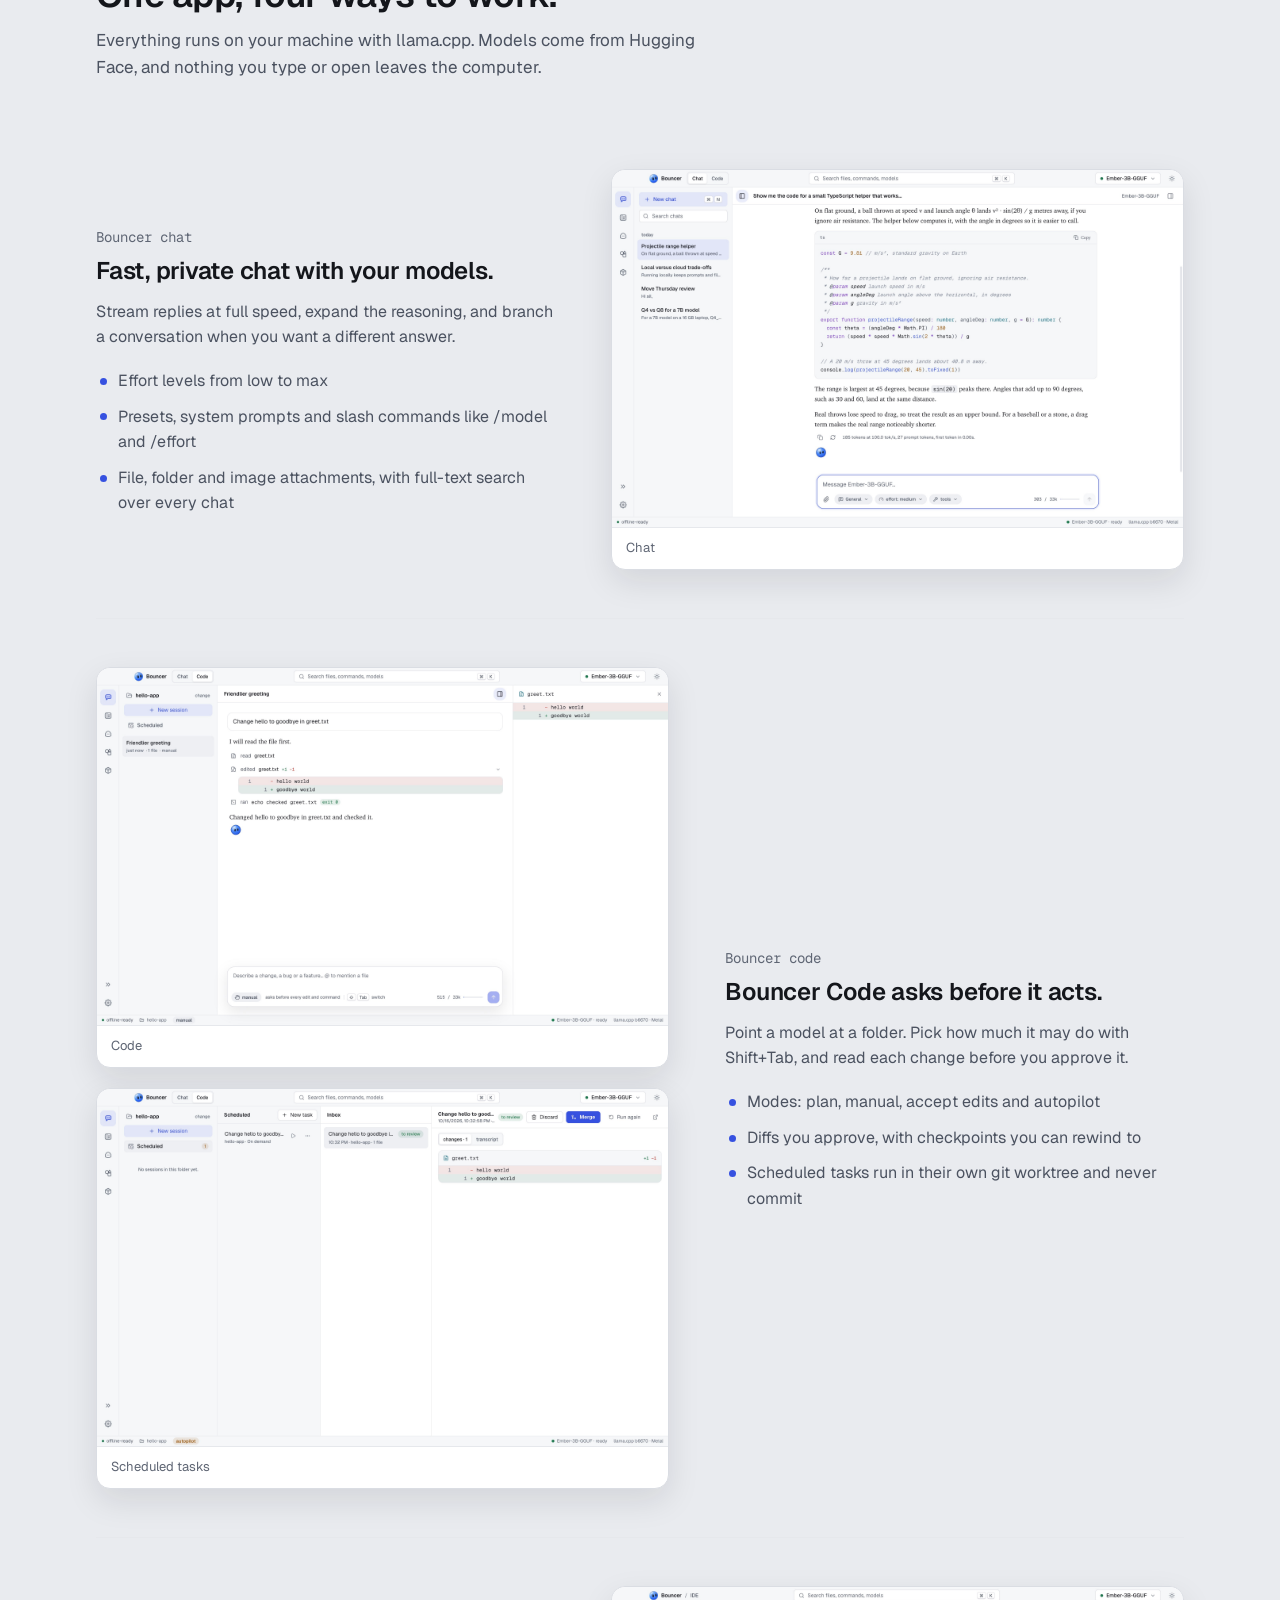
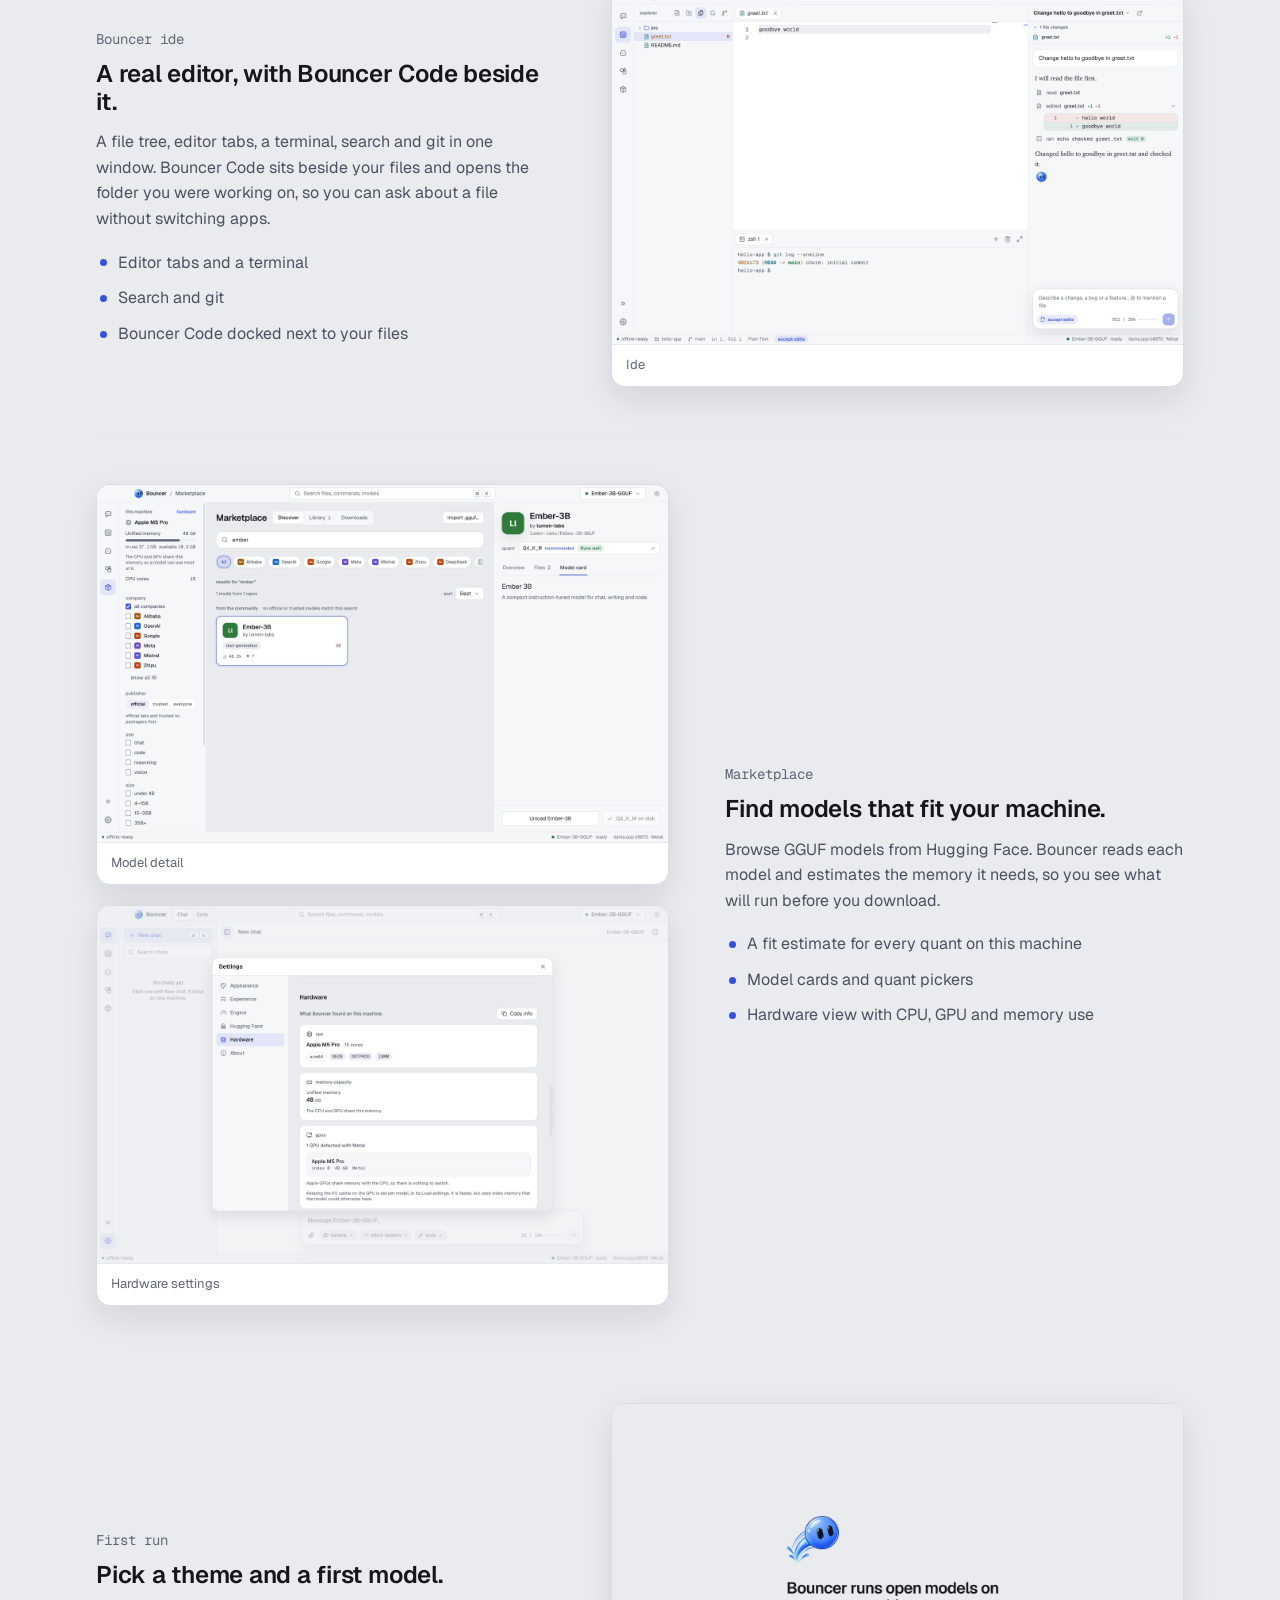
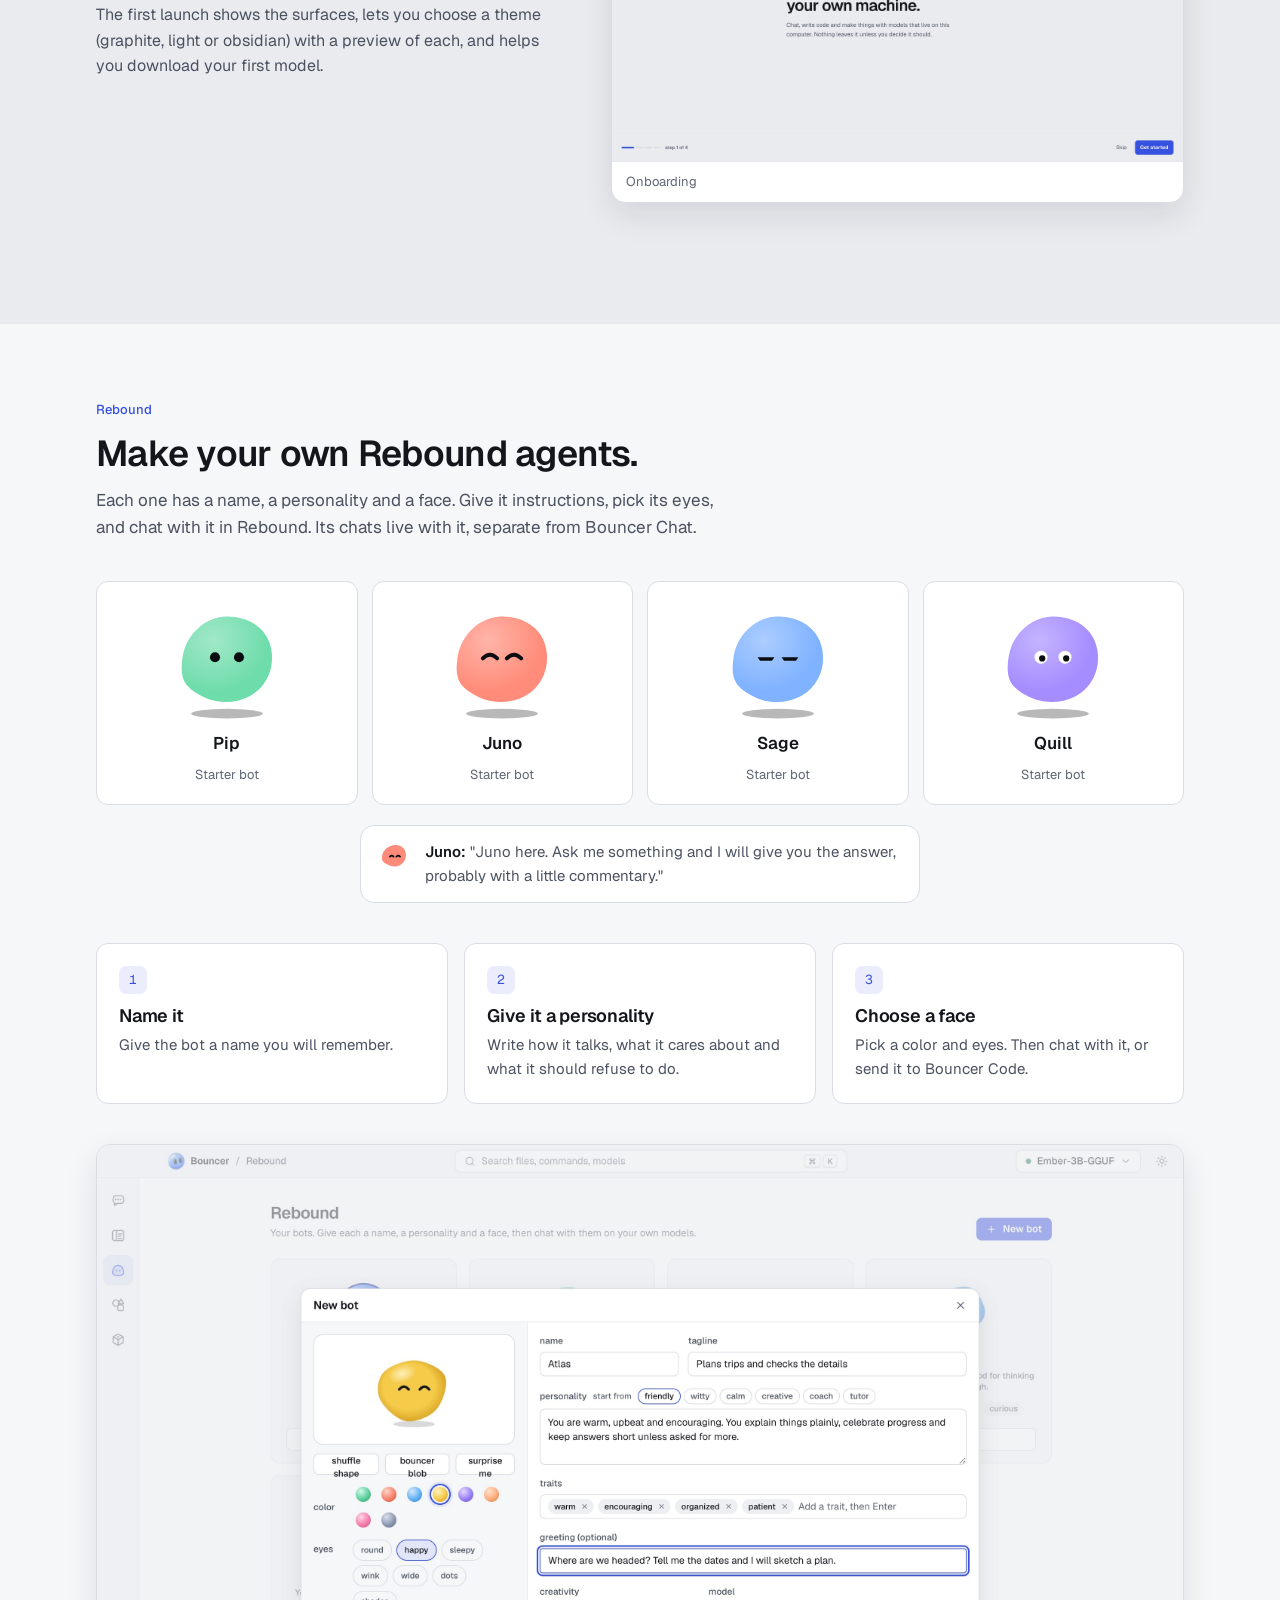
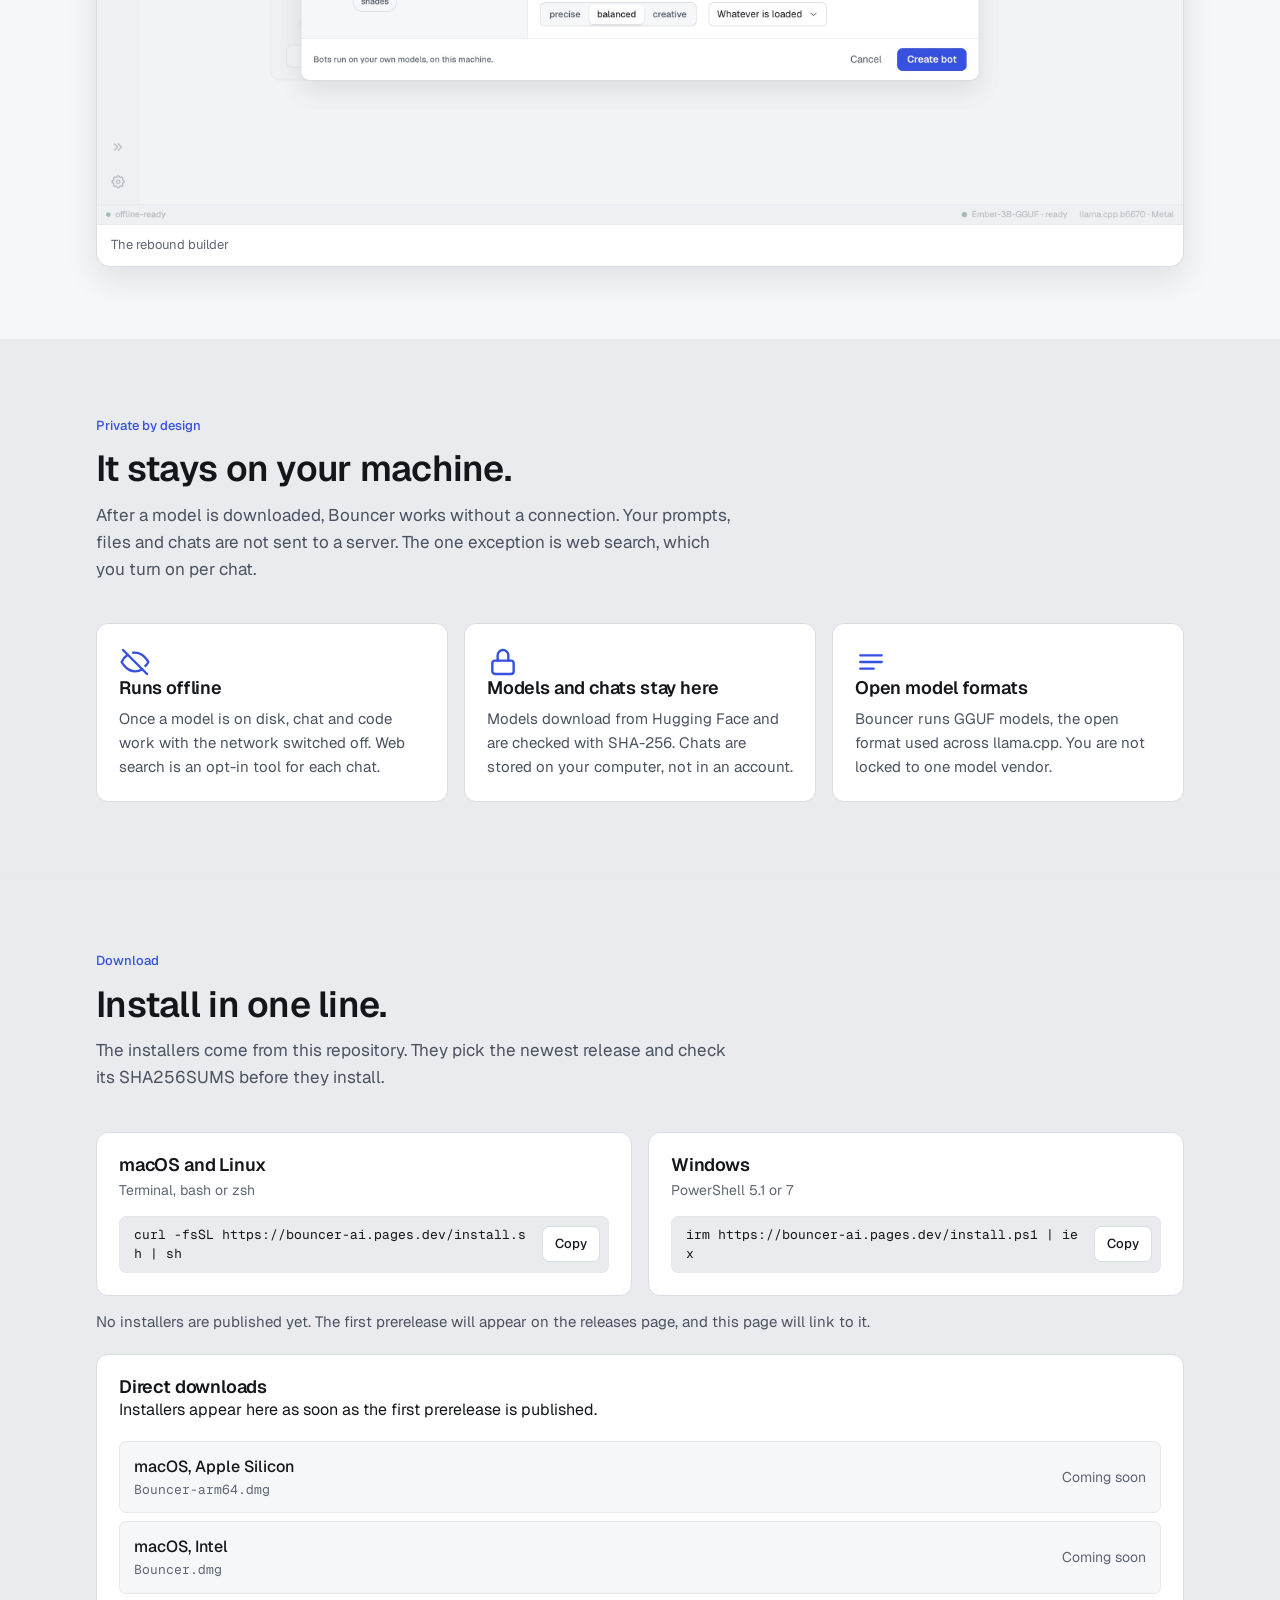
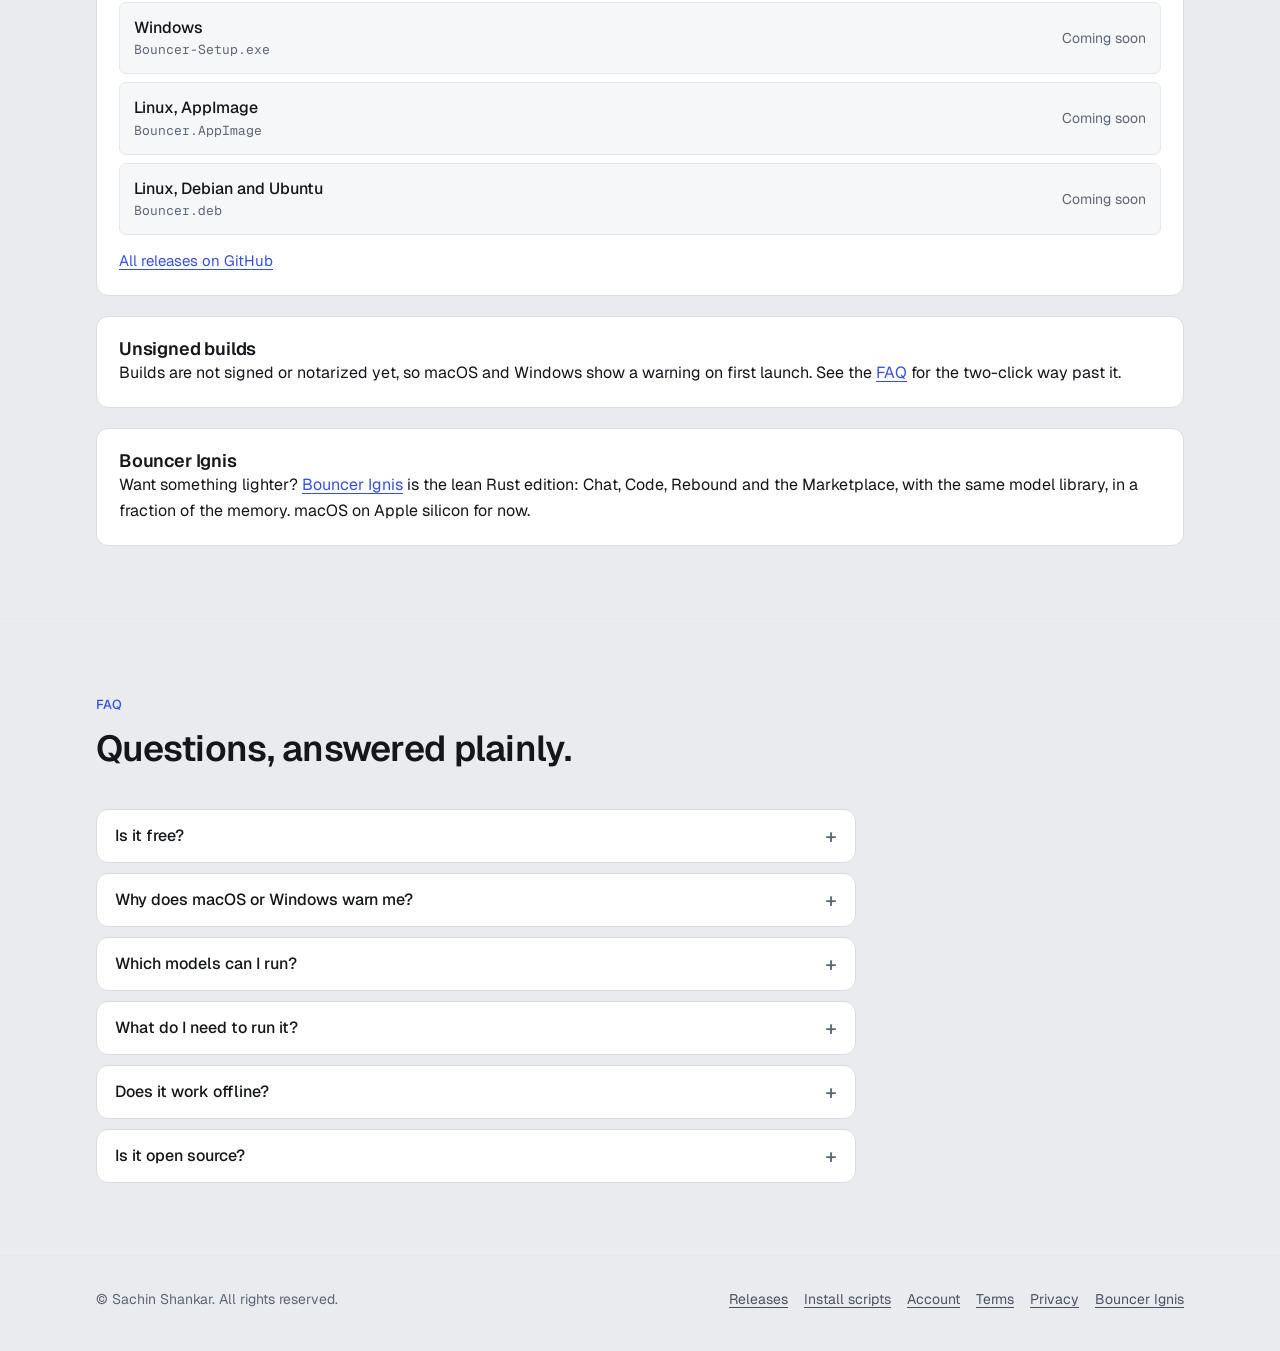
==== commit db62ddd6: "style(site): sentence-case labels, a grey Ignis icon and an Ignis card - Labels, buttons and nav are" ====
--- a/site/index.html
+++ b/site/index.html
@@ -40,7 +40,7 @@
   <script src="assets/app.js" defer></script>
 </head>
 <body>
-  <a class="skip-link" href="#main">skip to content</a>
+  <a class="skip-link" href="#main">Skip to content</a>
 
   <header class="site-header">
     <div class="wrap header-inner">
@@ -48,20 +48,20 @@
         <img src="assets/brand/orb-ball.png" width="28" height="28" alt="" />
         <span>Bouncer</span>
       </a>
-      <nav class="site-nav" aria-label="main">
-        <a href="#features">features</a>
-        <a href="#rebound">rebound</a>
-        <a href="#download">download</a>
-        <a href="#faq">faq</a>
-        <a href="docs.html#/getting-started">docs</a>
-        <a href="ignis/">ignis</a>
+      <nav class="site-nav" aria-label="Main">
+        <a href="#features">Features</a>
+        <a href="#rebound">Rebound</a>
+        <a href="#download">Download</a>
+        <a href="#faq">FAQ</a>
+        <a href="docs.html#/getting-started">Docs</a>
       </nav>
       <div class="header-tools">
-        <button class="btn btn-quiet btn-icon" type="button" id="theme-toggle" aria-label="switch to light theme">
+        <button class="btn btn-quiet btn-icon" type="button" id="theme-toggle" aria-label="Switch to light theme">
           <svg width="18" height="18" viewBox="0 0 24 24" fill="none" stroke="currentColor" stroke-width="2" stroke-linecap="round" stroke-linejoin="round" aria-hidden="true" focusable="false">
             <path d="M21 12.8A9 9 0 1 1 11.2 3a7 7 0 0 0 9.8 9.8z" />
           </svg>
         </button>
+        <a class="gh ignis-link" href="/ignis/" aria-label="Bouncer Ignis, the lean Rust edition" title="Bouncer Ignis"><img src="/assets/brand/ignis-ball.png" width="20" height="20" alt="" /></a>
         <a class="gh" href="https://github.com/shankar-sachin/get-bouncer" aria-label="Bouncer on GitHub" title="GitHub"><svg viewBox="0 0 16 16" width="20" height="20" aria-hidden="true" fill="currentColor"><path d="M8 0C3.58 0 0 3.58 0 8c0 3.54 2.29 6.53 5.47 7.59.4.07.55-.17.55-.38 0-.19-.01-.82-.01-1.49-2.01.37-2.53-.49-2.69-.94-.09-.23-.48-.94-.82-1.13-.28-.15-.68-.52-.01-.53.63-.01 1.08.58 1.23.82.72 1.21 1.87.87 2.33.66.07-.52.28-.87.51-1.07-1.78-.2-3.64-.89-3.64-3.95 0-.87.31-1.59.82-2.15-.08-.2-.36-1.02.08-2.12 0 0 .67-.21 2.2.82.64-.18 1.32-.27 2-.27.68 0 1.36.09 2 .27 1.53-1.04 2.2-.82 2.2-.82.44 1.1.16 1.92.08 2.12.51.56.82 1.27.82 2.15 0 3.07-1.87 3.75-3.65 3.95.29.25.54.73.54 1.48 0 1.07-.01 1.93-.01 2.2 0 .21.15.46.55.38A8.013 8.013 0 0016 8c0-4.42-3.58-8-8-8z"/></svg></a>
       </div>
     </div>
@@ -73,7 +73,7 @@
       <div class="wrap hero-grid">
         <div>
           <img class="hero-orb" src="assets/brand/orb.png" width="1024" height="925" alt="" />
-          <span class="badge" id="release-badge"><span class="dot" aria-hidden="true"></span><span data-release-label>prerelease · coming soon</span></span>
+          <span class="badge" id="release-badge"><span class="dot" aria-hidden="true"></span><span data-release-label>Prerelease · coming soon</span></span>
           <h1 id="hero-title">Your models. Your machine. Your bots.</h1>
           <p class="lede">Bouncer runs open models on your own computer. Chat with them, let Bouncer Code work in your folders, and make Rebound agents with their own names and faces.</p>
         </div>
@@ -81,7 +81,7 @@
         <div class="hero-actions">
           <a class="btn btn-primary" id="hero-download" href="https://github.com/shankar-sachin/get-bouncer/releases" data-primary>Download for macOS</a>
           <p class="small">
-            <a href="#download">other platforms</a>
+            <a href="#download">Other platforms</a>
           </p>
         </div>
 
@@ -95,100 +95,100 @@
     <section id="features" aria-labelledby="features-title">
       <div class="wrap">
         <div class="section-head">
-          <span class="eyebrow">the surfaces</span>
+          <span class="eyebrow">The surfaces</span>
           <h2 id="features-title">One app, four ways to work.</h2>
           <p>Everything runs on your machine with llama.cpp. Models come from Hugging Face, and nothing you type or open leaves the computer.</p>
         </div>
 
         <div class="feature">
           <div class="copy-col">
-            <span class="kicker">bouncer chat</span>
+            <span class="kicker">Bouncer chat</span>
             <h3 style="margin-top: 8px; font-size: 1.5rem">Fast, private chat with your models.</h3>
             <p>Stream replies at full speed, expand the reasoning, and branch a conversation when you want a different answer.</p>
             <ul>
-              <li>effort levels from low to max</li>
-              <li>presets, system prompts and slash commands like /model and /effort</li>
-              <li>file, folder and image attachments, with full-text search over every chat</li>
+              <li>Effort levels from low to max</li>
+              <li>Presets, system prompts and slash commands like /model and /effort</li>
+              <li>File, folder and image attachments, with full-text search over every chat</li>
             </ul>
           </div>
           <figure class="shot">
             <picture><source data-scheme="dark" media="(prefers-color-scheme: dark)" srcset="assets/screens/hero-obsidian.jpg" /><source data-scheme="light" media="(prefers-color-scheme: light)" srcset="assets/screens/hero-light.jpg" /><img src="assets/screens/hero-light.jpg" width="1600" height="1000" loading="lazy" alt="Bouncer Chat with a finished reply: a TypeScript code block, and the Bouncer orb under the reply" /></picture>
-            <figcaption>chat</figcaption>
+            <figcaption>Chat</figcaption>
           </figure>
         </div>
 
         <div class="feature is-flip">
           <div class="copy-col">
-            <span class="kicker">bouncer code</span>
+            <span class="kicker">Bouncer code</span>
             <h3 style="margin-top: 8px; font-size: 1.5rem">Bouncer Code asks before it acts.</h3>
             <p>Point a model at a folder. Pick how much it may do with Shift+Tab, and read each change before you approve it.</p>
             <ul>
-              <li>modes: plan, manual, accept edits and autopilot</li>
-              <li>diffs you approve, with checkpoints you can rewind to</li>
-              <li>scheduled tasks run in their own git worktree and never commit</li>
+              <li>Modes: plan, manual, accept edits and autopilot</li>
+              <li>Diffs you approve, with checkpoints you can rewind to</li>
+              <li>Scheduled tasks run in their own git worktree and never commit</li>
             </ul>
           </div>
           <div>
             <figure class="shot">
               <picture><source data-scheme="dark" media="(prefers-color-scheme: dark)" srcset="assets/screens/code-obsidian.jpg" /><source data-scheme="light" media="(prefers-color-scheme: light)" srcset="assets/screens/code-light.jpg" /><img src="assets/screens/code-light.jpg" width="1600" height="1000" loading="lazy" alt="Bouncer Code with a finished session: it read greet.txt, edited it and ran a check, and the review panel shows the change" /></picture>
-              <figcaption>code</figcaption>
+              <figcaption>Code</figcaption>
             </figure>
             <figure class="shot" style="margin-top: 20px">
               <picture><source data-scheme="dark" media="(prefers-color-scheme: dark)" srcset="assets/screens/code-scheduled-obsidian.jpg" /><source data-scheme="light" media="(prefers-color-scheme: light)" srcset="assets/screens/code-scheduled-light.jpg" /><img src="assets/screens/code-scheduled-light.jpg" width="1600" height="1000" loading="lazy" alt="Scheduled coding tasks: a finished run in the inbox, with its change and the merge and discard buttons" /></picture>
-              <figcaption>scheduled tasks</figcaption>
+              <figcaption>Scheduled tasks</figcaption>
             </figure>
           </div>
         </div>
 
         <div class="feature">
           <div class="copy-col">
-            <span class="kicker">bouncer ide</span>
+            <span class="kicker">Bouncer ide</span>
             <h3 style="margin-top: 8px; font-size: 1.5rem">A real editor, with Bouncer Code beside it.</h3>
             <p>A file tree, editor tabs, a terminal, search and git in one window. Bouncer Code sits beside your files and opens the folder you were working on, so you can ask about a file without switching apps.</p>
             <ul>
-              <li>editor tabs and a terminal</li>
-              <li>search and git</li>
+              <li>Editor tabs and a terminal</li>
+              <li>Search and git</li>
               <li>Bouncer Code docked next to your files</li>
             </ul>
           </div>
           <figure class="shot">
             <picture><source data-scheme="dark" media="(prefers-color-scheme: dark)" srcset="assets/screens/ide-obsidian.jpg" /><source data-scheme="light" media="(prefers-color-scheme: light)" srcset="assets/screens/ide-light.jpg" /><img src="assets/screens/ide-light.jpg" width="1600" height="1000" loading="lazy" alt="Bouncer IDE with the explorer, an open file, the terminal and Bouncer Code docked on the right" /></picture>
-            <figcaption>ide</figcaption>
+            <figcaption>Ide</figcaption>
           </figure>
         </div>
 
         <div class="feature is-flip">
           <div class="copy-col">
-            <span class="kicker">marketplace</span>
+            <span class="kicker">Marketplace</span>
             <h3 style="margin-top: 8px; font-size: 1.5rem">Find models that fit your machine.</h3>
             <p>Browse GGUF models from Hugging Face. Bouncer reads each model and estimates the memory it needs, so you see what will run before you download.</p>
             <ul>
-              <li>a fit estimate for every quant on this machine</li>
-              <li>model cards and quant pickers</li>
-              <li>hardware view with CPU, GPU and memory use</li>
+              <li>A fit estimate for every quant on this machine</li>
+              <li>Model cards and quant pickers</li>
+              <li>Hardware view with CPU, GPU and memory use</li>
             </ul>
           </div>
           <div>
             <figure class="shot">
               <picture><source data-scheme="dark" media="(prefers-color-scheme: dark)" srcset="assets/screens/model-detail-obsidian.jpg" /><source data-scheme="light" media="(prefers-color-scheme: light)" srcset="assets/screens/model-detail-light.jpg" /><img src="assets/screens/model-detail-light.jpg" width="1600" height="1000" loading="lazy" alt="Marketplace model detail with the quant picker and the model card" /></picture>
-              <figcaption>model detail</figcaption>
+              <figcaption>Model detail</figcaption>
             </figure>
             <figure class="shot" style="margin-top: 20px">
               <picture><source data-scheme="dark" media="(prefers-color-scheme: dark)" srcset="assets/screens/settings-hardware-obsidian.jpg" /><source data-scheme="light" media="(prefers-color-scheme: light)" srcset="assets/screens/settings-hardware-light.jpg" /><img src="assets/screens/settings-hardware-light.jpg" width="1600" height="1000" loading="lazy" alt="Settings, hardware section: CPU features, unified memory and the GPU that was found" /></picture>
-              <figcaption>hardware settings</figcaption>
+              <figcaption>Hardware settings</figcaption>
             </figure>
           </div>
         </div>
 
         <div class="feature">
           <div class="copy-col">
-            <span class="kicker">first run</span>
+            <span class="kicker">First run</span>
             <h3 style="margin-top: 8px; font-size: 1.5rem">Pick a theme and a first model.</h3>
             <p>The first launch shows the surfaces, lets you choose a theme (graphite, light or obsidian) with a preview of each, and helps you download your first model.</p>
           </div>
           <figure class="shot">
             <picture><source data-scheme="dark" media="(prefers-color-scheme: dark)" srcset="assets/screens/onboarding-obsidian.jpg" /><source data-scheme="light" media="(prefers-color-scheme: light)" srcset="assets/screens/onboarding-light.jpg" /><img src="assets/screens/onboarding-light.jpg" width="1600" height="1000" loading="lazy" alt="First-run onboarding, welcome step: the Bouncer orb and the headline" /></picture>
-            <figcaption>onboarding</figcaption>
+            <figcaption>Onboarding</figcaption>
           </figure>
         </div>
       </div>
@@ -198,12 +198,12 @@
     <section class="rebound" id="rebound" aria-labelledby="rebound-title">
       <div class="wrap">
         <div class="section-head">
-          <span class="eyebrow">rebound</span>
+          <span class="eyebrow">Rebound</span>
           <h2 id="rebound-title">Make your own Rebound agents.</h2>
           <p>Each one has a name, a personality and a face. Give it instructions, pick its eyes, and chat with it in Rebound. Its chats live with it, separate from Bouncer Chat.</p>
         </div>
 
-        <div class="bots" aria-label="starter bots">
+        <div class="bots" aria-label="Starter bots">
           <article class="bot">
             <svg viewBox="0 0 100 100" role="img" aria-label="Pip, a mint blob with round eyes">
               <g class="blob-body">
@@ -217,7 +217,7 @@
               </g>
             </svg>
             <span class="bot-name">Pip</span>
-            <span class="bot-role">starter bot</span>
+            <span class="bot-role">Starter bot</span>
           </article>
 
           <article class="bot">
@@ -233,7 +233,7 @@
               </g>
             </svg>
             <span class="bot-name">Juno</span>
-            <span class="bot-role">starter bot</span>
+            <span class="bot-role">Starter bot</span>
           </article>
 
           <article class="bot">
@@ -249,7 +249,7 @@
               </g>
             </svg>
             <span class="bot-name">Sage</span>
-            <span class="bot-role">starter bot</span>
+            <span class="bot-role">Starter bot</span>
           </article>
 
           <article class="bot">
@@ -267,7 +267,7 @@
               </g>
             </svg>
             <span class="bot-name">Quill</span>
-            <span class="bot-role">starter bot</span>
+            <span class="bot-role">Starter bot</span>
           </article>
         </div>
 
@@ -311,7 +311,7 @@
 
         <figure class="shot rebound-shot">
           <picture><source data-scheme="dark" media="(prefers-color-scheme: dark)" srcset="assets/screens/rebound-builder-obsidian.jpg" /><source data-scheme="light" media="(prefers-color-scheme: light)" srcset="assets/screens/rebound-builder-light.jpg" /><img src="assets/screens/rebound-builder-light.jpg" width="1600" height="1000" loading="lazy" alt="Rebound bot builder with the name, tagline, personality, traits and face fields" /></picture>
-          <figcaption>the rebound builder</figcaption>
+          <figcaption>The rebound builder</figcaption>
         </figure>
       </div>
     </section>
@@ -320,7 +320,7 @@
     <section aria-labelledby="private-title">
       <div class="wrap">
         <div class="section-head">
-          <span class="eyebrow">private by design</span>
+          <span class="eyebrow">Private by design</span>
           <h2 id="private-title">It stays on your machine.</h2>
           <p>After a model is downloaded, Bouncer works without a connection. Your prompts, files and chats are not sent to a server. The one exception is web search, which you turn on per chat.</p>
         </div>
@@ -348,7 +348,7 @@
     <section id="download" aria-labelledby="download-title">
       <div class="wrap">
         <div class="section-head">
-          <span class="eyebrow">download</span>
+          <span class="eyebrow">Download</span>
           <h2 id="download-title">Install in one line.</h2>
           <p>The installers come from this repository. They pick the newest release and check its SHA256SUMS before they install.</p>
         </div>
@@ -359,7 +359,7 @@
             <p class="hint">Terminal, bash or zsh</p>
             <div class="cmd">
               <code>curl -fsSL https://bouncer-ai.pages.dev/install.sh | sh</code>
-              <button class="btn copy" type="button" data-copy="curl -fsSL https://bouncer-ai.pages.dev/install.sh | sh">copy</button>
+              <button class="btn copy" type="button" data-copy="curl -fsSL https://bouncer-ai.pages.dev/install.sh | sh">Copy</button>
             </div>
           </div>
           <div class="card">
@@ -367,7 +367,7 @@
             <p class="hint">PowerShell 5.1 or 7</p>
             <div class="cmd">
               <code>irm https://bouncer-ai.pages.dev/install.ps1 | iex</code>
-              <button class="btn copy" type="button" data-copy="irm https://bouncer-ai.pages.dev/install.ps1 | iex">copy</button>
+              <button class="btn copy" type="button" data-copy="irm https://bouncer-ai.pages.dev/install.ps1 | iex">Copy</button>
             </div>
           </div>
         </div>
@@ -380,23 +380,23 @@
           <ul class="platforms">
             <li>
               <span><span class="name">macOS, Apple Silicon</span><span class="file" data-file="macArm">Bouncer-arm64.dmg</span></span>
-              <span class="state" data-state="macArm">coming soon</span>
+              <span class="state" data-state="macArm">Coming soon</span>
             </li>
             <li>
               <span><span class="name">macOS, Intel</span><span class="file" data-file="macIntel">Bouncer.dmg</span></span>
-              <span class="state" data-state="macIntel">coming soon</span>
+              <span class="state" data-state="macIntel">Coming soon</span>
             </li>
             <li>
               <span><span class="name">Windows</span><span class="file" data-file="win">Bouncer-Setup.exe</span></span>
-              <span class="state" data-state="win">coming soon</span>
+              <span class="state" data-state="win">Coming soon</span>
             </li>
             <li>
               <span><span class="name">Linux, AppImage</span><span class="file" data-file="appimage">Bouncer.AppImage</span></span>
-              <span class="state" data-state="appimage">coming soon</span>
+              <span class="state" data-state="appimage">Coming soon</span>
             </li>
             <li>
               <span><span class="name">Linux, Debian and Ubuntu</span><span class="file" data-file="deb">Bouncer.deb</span></span>
-              <span class="state" data-state="deb">coming soon</span>
+              <span class="state" data-state="deb">Coming soon</span>
             </li>
           </ul>
           <p class="download-note"><a href="https://github.com/shankar-sachin/get-bouncer/releases" data-releases>All releases on GitHub</a></p>
@@ -418,7 +418,7 @@
     <section id="faq" aria-labelledby="faq-title">
       <div class="wrap">
         <div class="section-head">
-          <span class="eyebrow">faq</span>
+          <span class="eyebrow">FAQ</span>
           <h2 id="faq-title">Questions, answered plainly.</h2>
         </div>
         <div class="faq">
@@ -466,7 +466,7 @@
   <footer class="site-footer">
     <div class="wrap">
       <p>© Sachin Shankar. All rights reserved.</p>
-      <nav aria-label="footer">
+      <nav aria-label="Footer">
         <a href="https://github.com/shankar-sachin/get-bouncer/releases">Releases</a>
         <a href="https://github.com/shankar-sachin/get-bouncer/blob/main/install.sh">Install scripts</a>
         <a href="account">Account</a>
@@ -476,5 +476,12 @@
       </nav>
     </div>
   </footer>
+  <aside class="ignis-banner" id="ignis-banner" hidden>
+    <img src="assets/brand/ignis-ball.png" width="28" height="28" alt="" />
+    <a class="ignis-banner-text" href="ignis/">Want faster runs? Try <strong>Bouncer Ignis</strong>, built in pure Rust.</a>
+    <button class="ignis-banner-close" type="button" aria-label="Hide this" title="Hide">
+      <svg viewBox="0 0 24 24" width="14" height="14" aria-hidden="true" fill="none" stroke="currentColor" stroke-width="2" stroke-linecap="round"><path d="M18 6 6 18M6 6l12 12"/></svg>
+    </button>
+  </aside>
 </body>
 </html>
--- a/site/assets/style.css
+++ b/site/assets/style.css
@@ -985,3 +985,81 @@
 .legal li + li {
   margin-top: 8px;
 }
+
+/* Bouncer Ignis: a grey ball before the GitHub mark, and a small card at the bottom right of the home page. */
+.header-tools .ignis-link img {
+  filter: grayscale(1);
+  opacity: 0.7;
+  transition: opacity 120ms var(--ease);
+}
+
+.header-tools .ignis-link:hover img {
+  opacity: 1;
+}
+
+.ignis-banner {
+  position: fixed;
+  right: 20px;
+  bottom: 20px;
+  z-index: 40;
+  display: flex;
+  align-items: center;
+  gap: 10px;
+  max-width: 360px;
+  padding: 10px 10px 10px 12px;
+  border-radius: var(--r-card);
+  background: var(--raised);
+  box-shadow: var(--shadow);
+  font-size: 14px;
+  line-height: 1.4;
+}
+
+.ignis-banner[hidden] {
+  display: none;
+}
+
+.ignis-banner img {
+  flex: none;
+}
+
+.ignis-banner-text {
+  color: var(--text-2);
+  text-decoration: none;
+}
+
+.ignis-banner-text strong {
+  color: var(--text);
+  font-weight: 600;
+}
+
+.ignis-banner-text:hover strong {
+  text-decoration: underline;
+}
+
+.ignis-banner-close {
+  flex: none;
+  display: inline-flex;
+  align-items: center;
+  justify-content: center;
+  width: 28px;
+  height: 28px;
+  border: 0;
+  border-radius: var(--r-control);
+  background: transparent;
+  color: var(--text-3);
+  cursor: pointer;
+}
+
+.ignis-banner-close:hover {
+  background: var(--hover);
+  color: var(--text);
+}
+
+@media (max-width: 520px) {
+  .ignis-banner {
+    left: 16px;
+    right: 16px;
+    bottom: 16px;
+    max-width: none;
+  }
+}
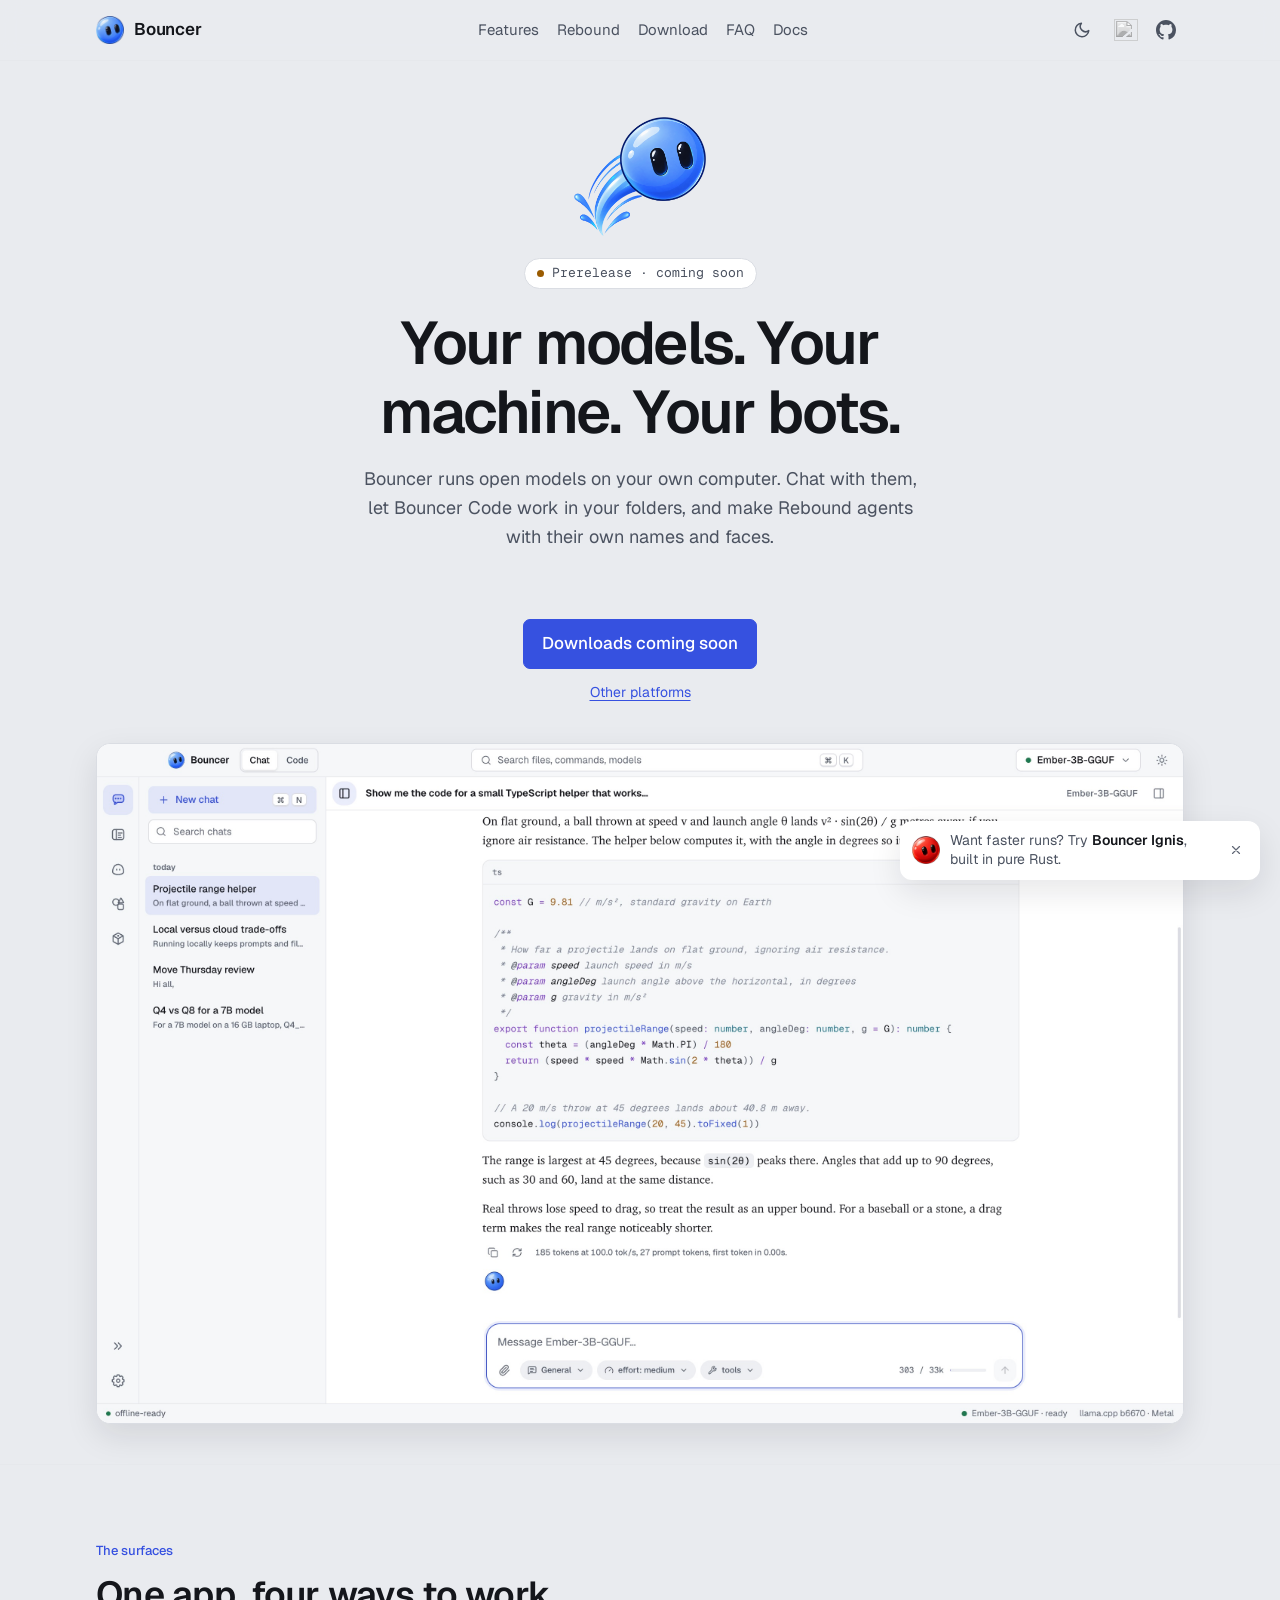
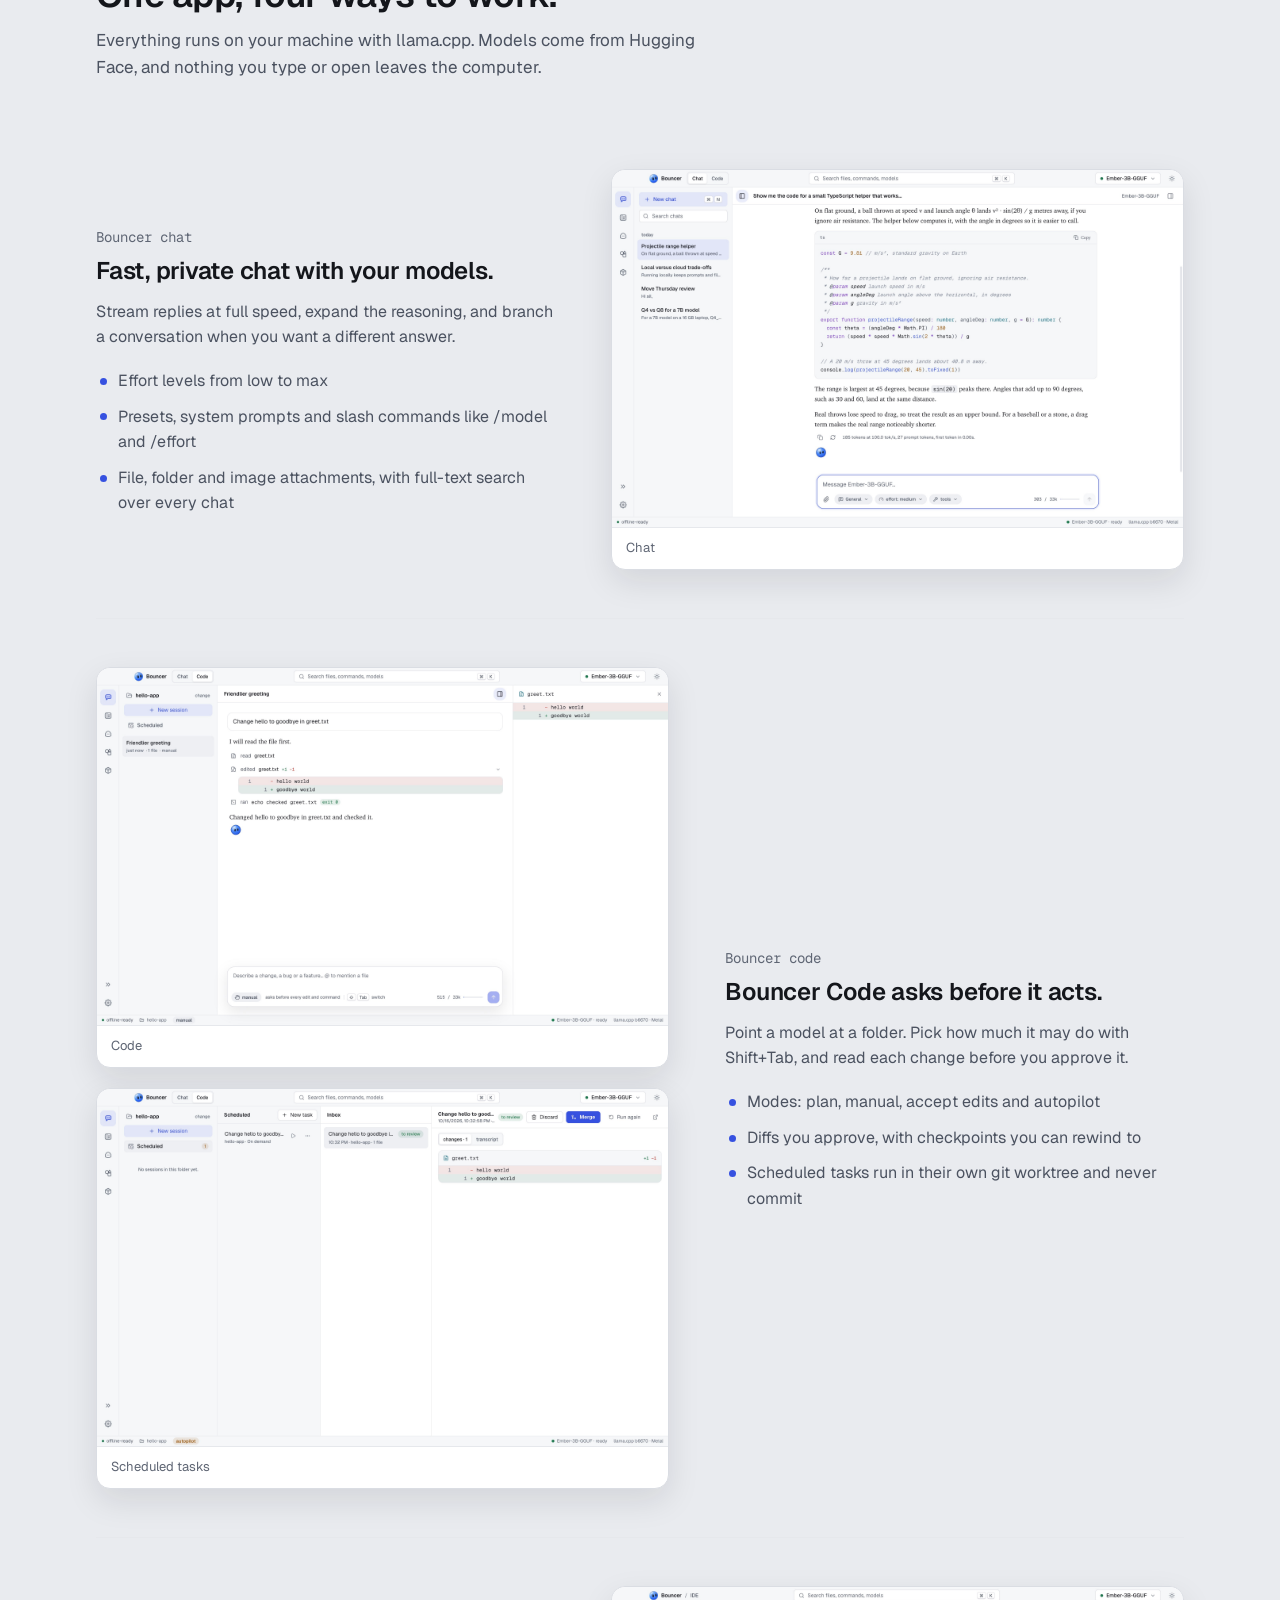
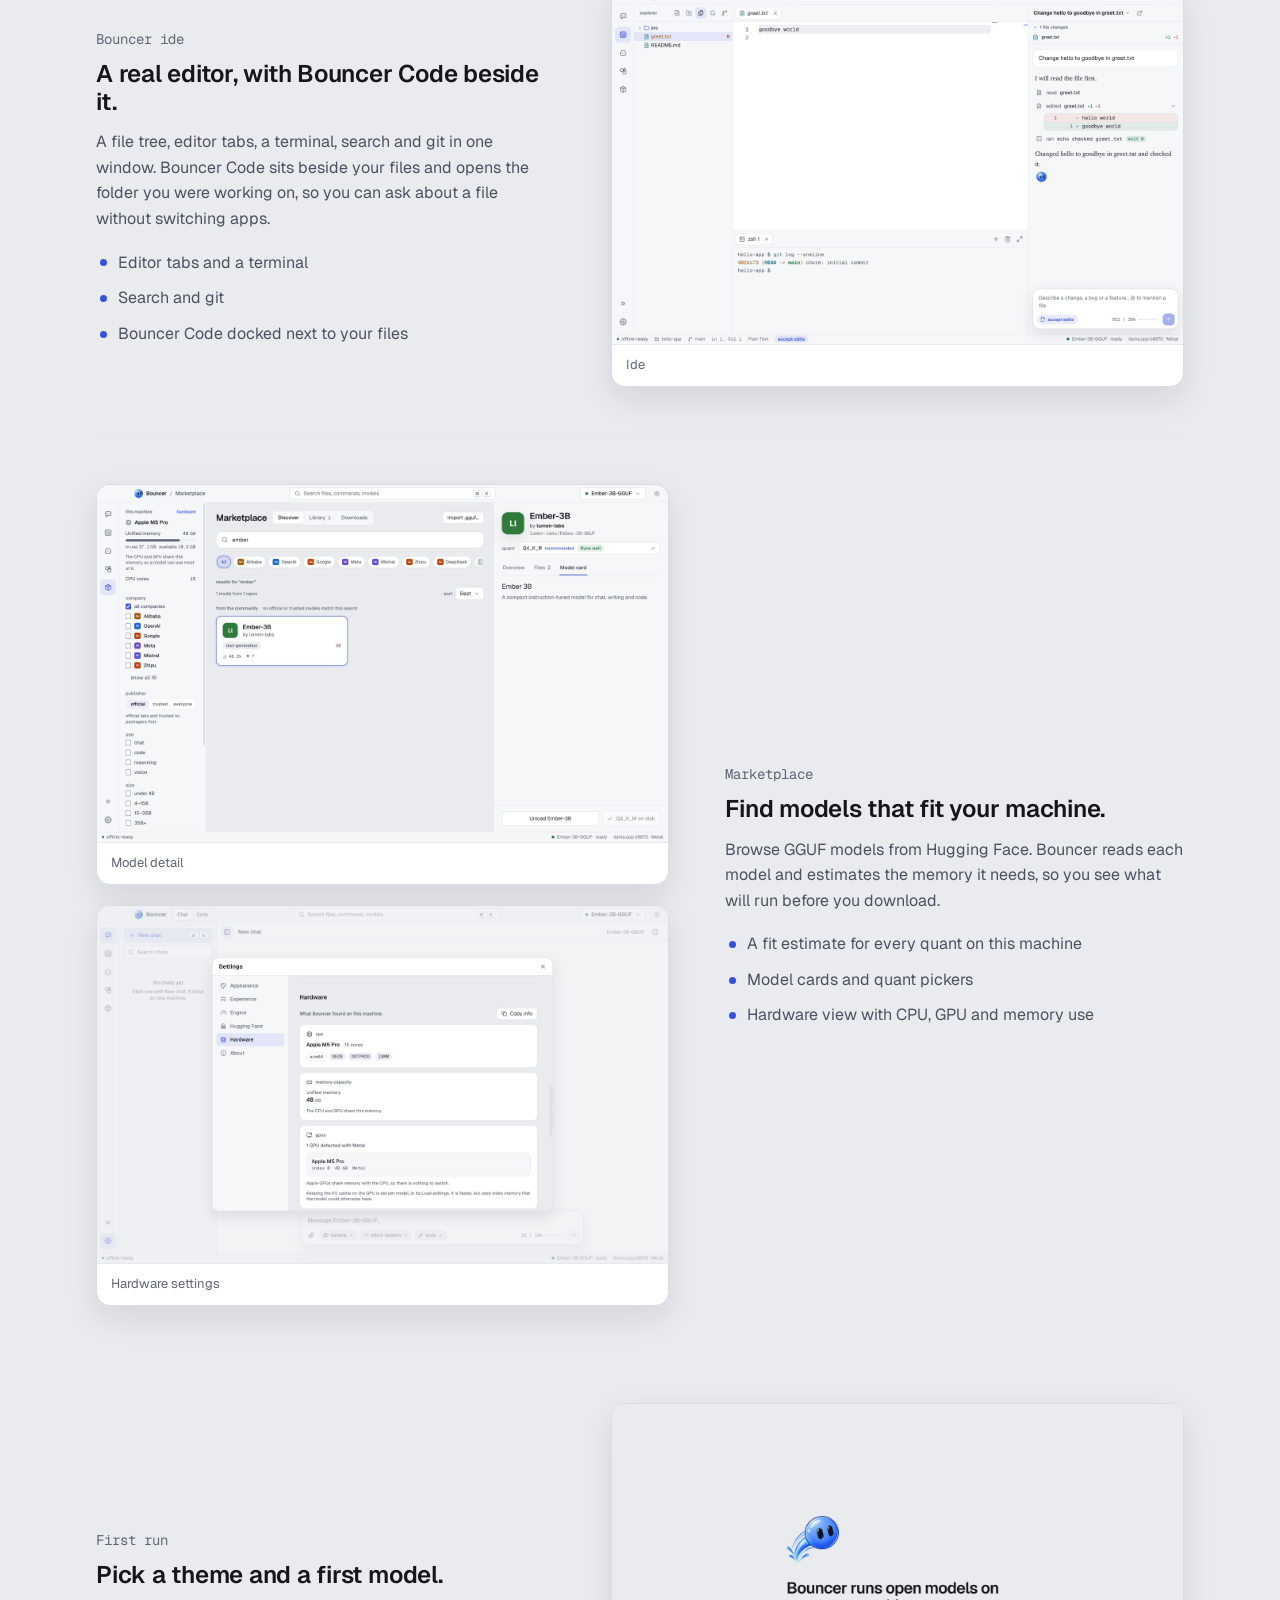
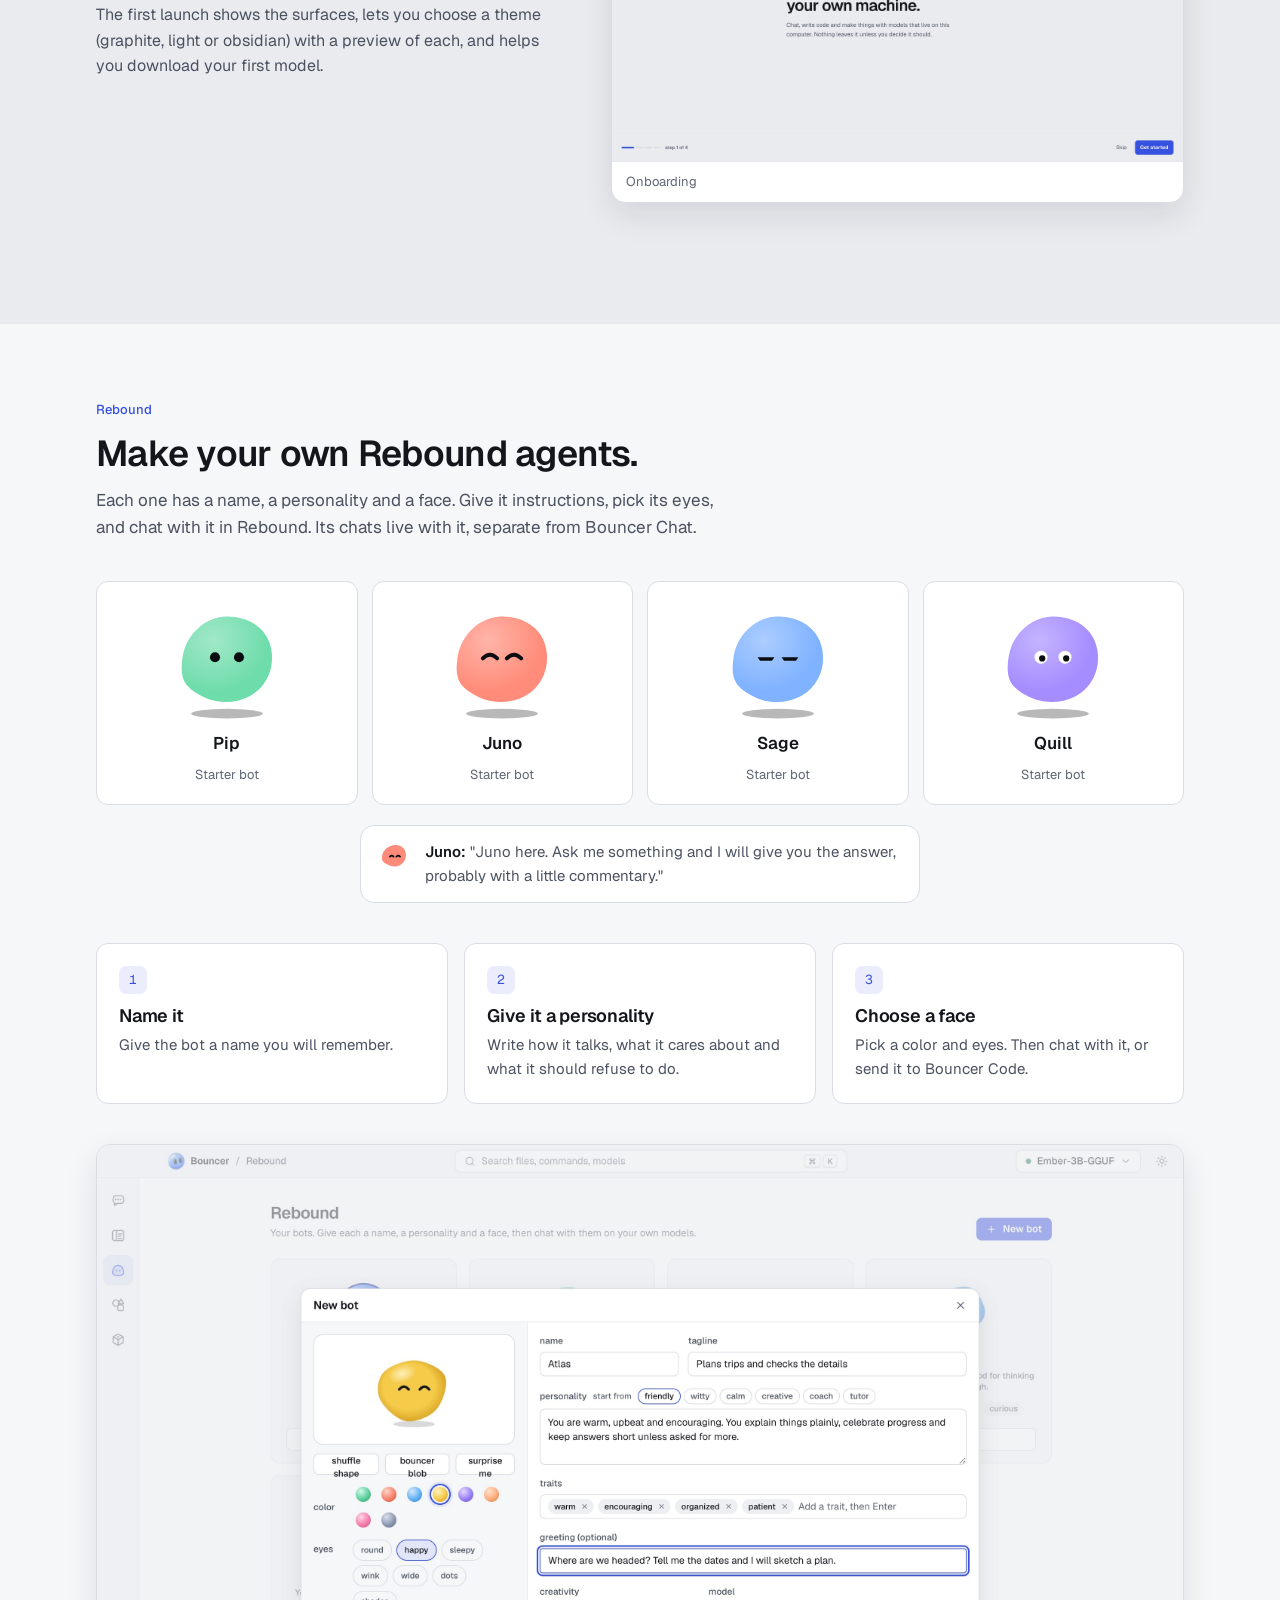
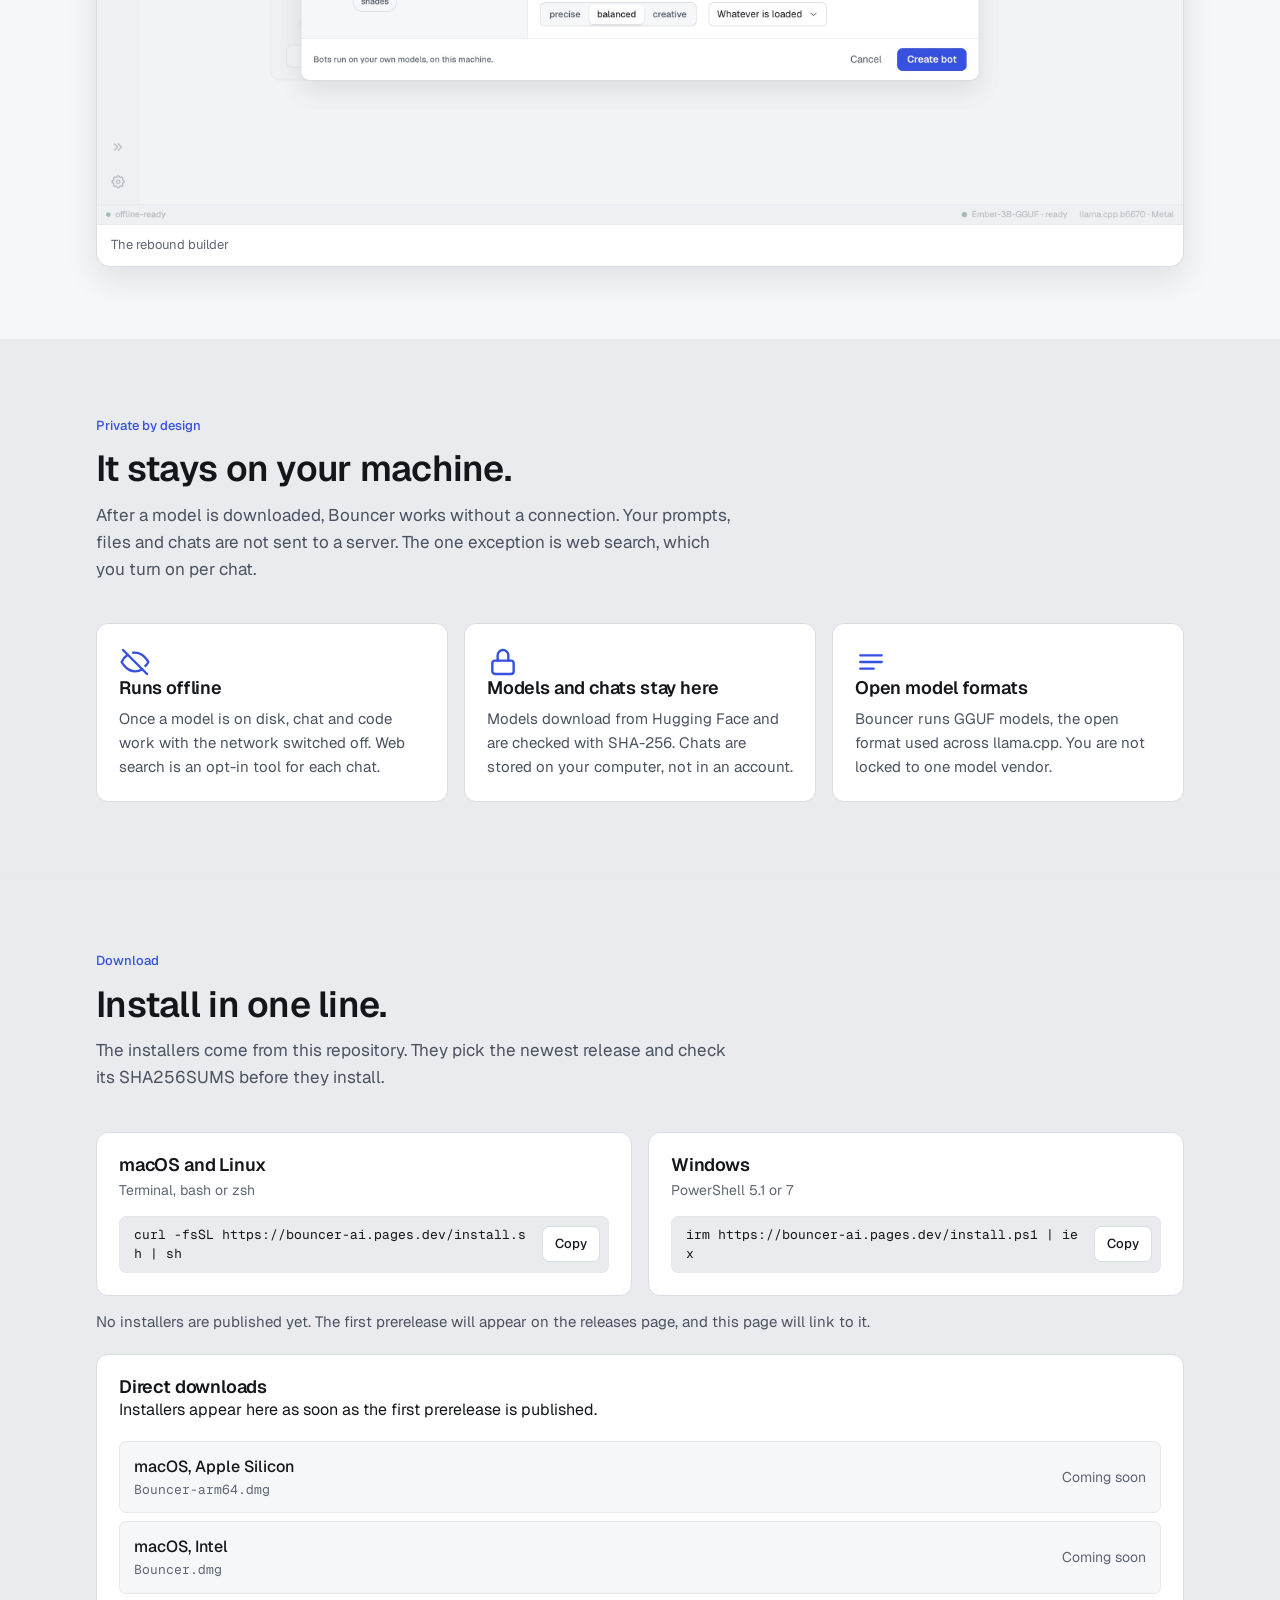
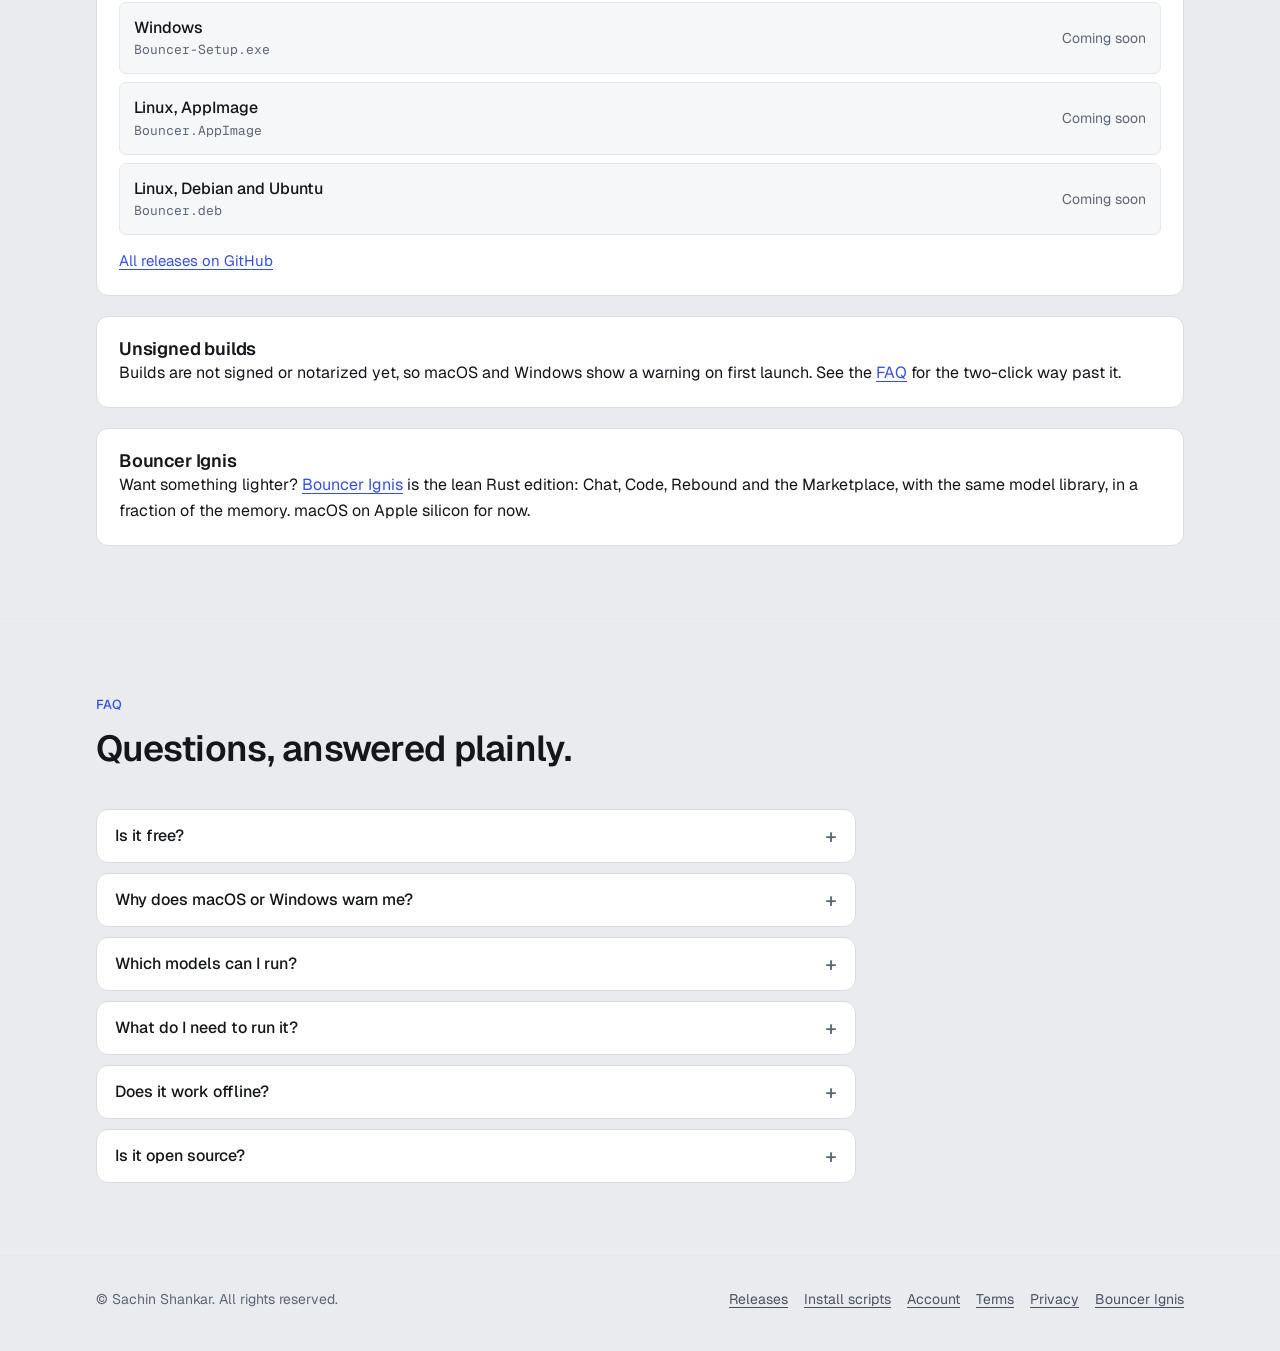
==== commit 27d11aeb: "style(site): the grey Ignis icon shows the ball with its fire" ====
--- a/site/index.html
+++ b/site/index.html
@@ -61,7 +61,7 @@
             <path d="M21 12.8A9 9 0 1 1 11.2 3a7 7 0 0 0 9.8 9.8z" />
           </svg>
         </button>
-        <a class="gh ignis-link" href="/ignis/" aria-label="Bouncer Ignis, the lean Rust edition" title="Bouncer Ignis"><img src="/assets/brand/ignis-ball.png" width="20" height="20" alt="" /></a>
+        <a class="gh ignis-link" href="/ignis/" aria-label="Bouncer Ignis, the lean Rust edition" title="Bouncer Ignis"><img src="/assets/brand/ignis-fire.png" width="24" height="22" alt="" /></a>
         <a class="gh" href="https://github.com/shankar-sachin/get-bouncer" aria-label="Bouncer on GitHub" title="GitHub"><svg viewBox="0 0 16 16" width="20" height="20" aria-hidden="true" fill="currentColor"><path d="M8 0C3.58 0 0 3.58 0 8c0 3.54 2.29 6.53 5.47 7.59.4.07.55-.17.55-.38 0-.19-.01-.82-.01-1.49-2.01.37-2.53-.49-2.69-.94-.09-.23-.48-.94-.82-1.13-.28-.15-.68-.52-.01-.53.63-.01 1.08.58 1.23.82.72 1.21 1.87.87 2.33.66.07-.52.28-.87.51-1.07-1.78-.2-3.64-.89-3.64-3.95 0-.87.31-1.59.82-2.15-.08-.2-.36-1.02.08-2.12 0 0 .67-.21 2.2.82.64-.18 1.32-.27 2-.27.68 0 1.36.09 2 .27 1.53-1.04 2.2-.82 2.2-.82.44 1.1.16 1.92.08 2.12.51.56.82 1.27.82 2.15 0 3.07-1.87 3.75-3.65 3.95.29.25.54.73.54 1.48 0 1.07-.01 1.93-.01 2.2 0 .21.15.46.55.38A8.013 8.013 0 0016 8c0-4.42-3.58-8-8-8z"/></svg></a>
       </div>
     </div>
